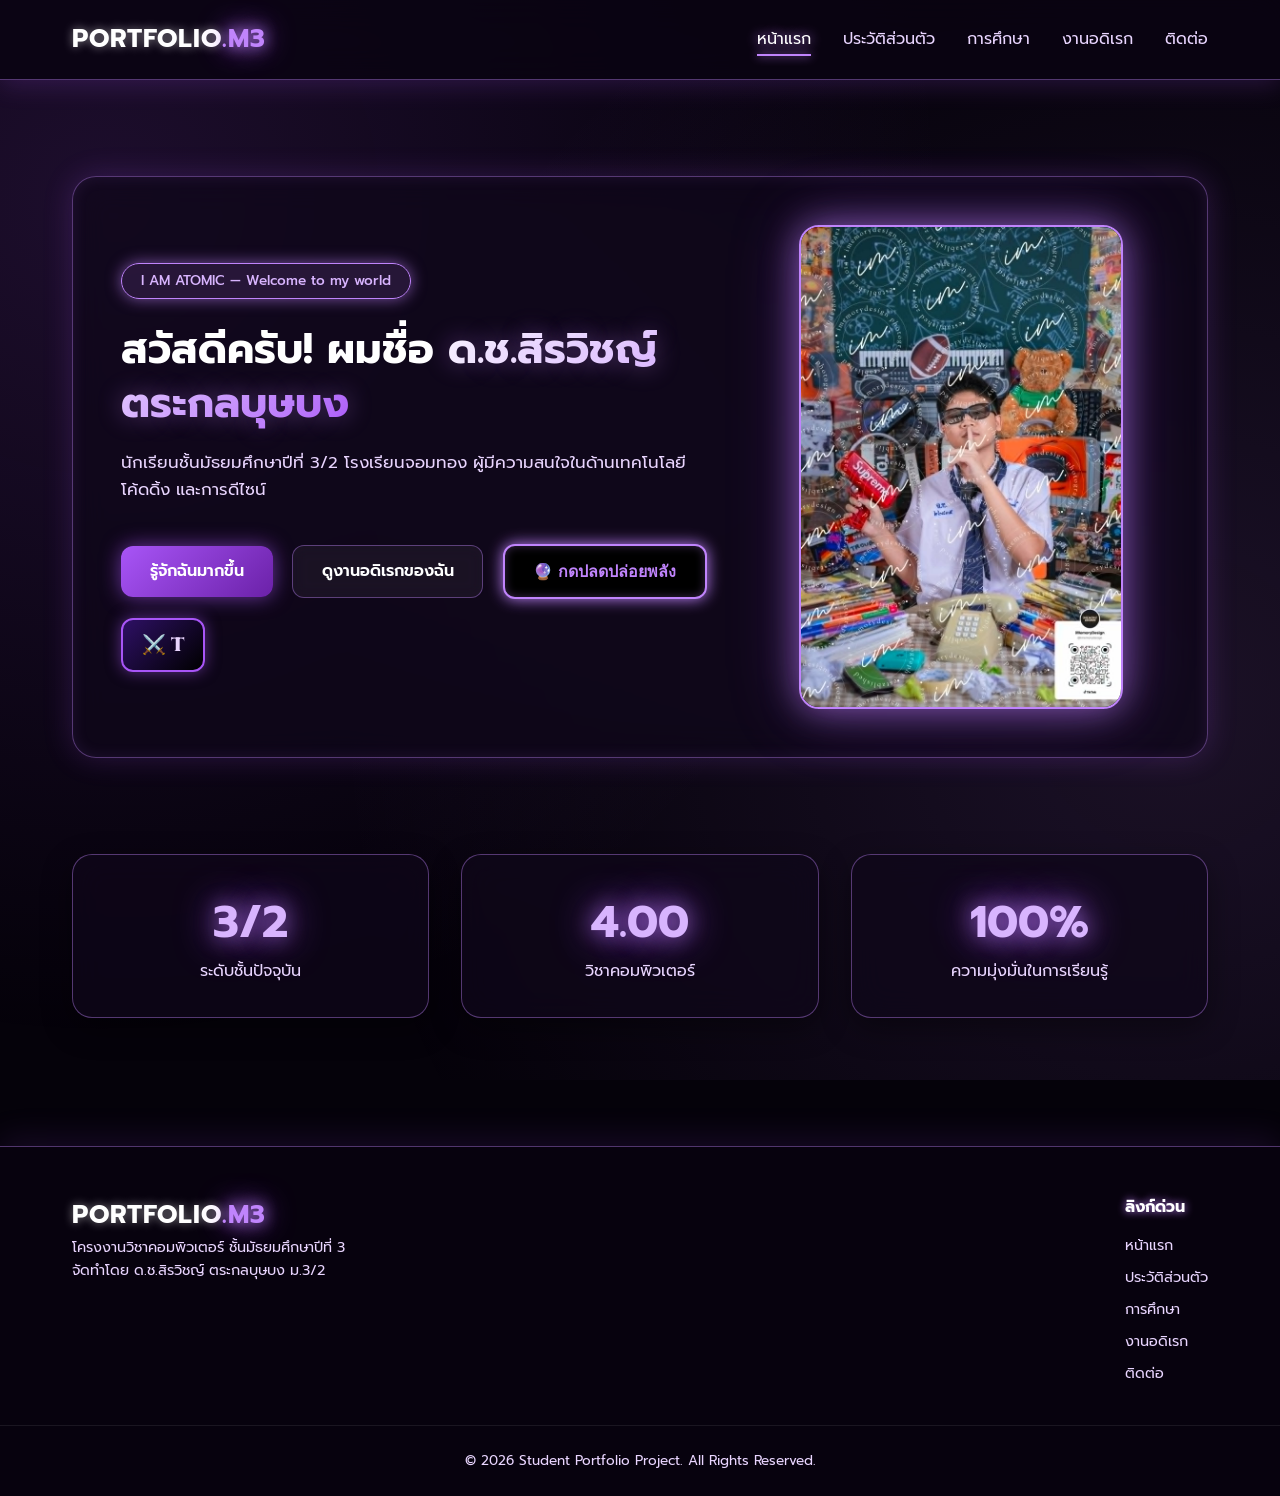
==== index.html @ 8c479ce8 "Update index.html" ====
<!DOCTYPE html>
<html lang="th">
<head>
    <meta charset="UTF-8">
    <meta name="viewport" content="width=device-width, initial-scale=1.0">
    <title>หน้าแรก | Student Portfolio</title>
    <link rel="preconnect" href="https://fonts.googleapis.com">
    <link rel="preconnect" href="https://fonts.gstatic.com" crossorigin>
    <link href="https://fonts.googleapis.com/css2?family=Prompt:wght@300;400;500;600;700&family=Cinzel:wght@700;900&display=swap" rel="stylesheet">
    
    <style>
        :root {
            --purple-bright: #d8b4fe;
            --purple-neon: #c084fc;
            --purple-glow: rgba(192, 132, 252, 0.6);
            --purple-intense: #a855f7;
            --bg-card: rgba(15, 7, 26, 0.75);
            --border-purple: rgba(192, 132, 252, 0.4);
            --text-primary: #ffffff;
            --text-muted: #e9d5ff;
        }

        * { margin: 0; padding: 0; box-sizing: border-box; }

        body {
            font-family: 'Prompt', sans-serif;
            color: var(--text-primary);
            line-height: 1.6;
            min-height: 100vh;
            background-color: #05020a;
            background-image: linear-gradient(rgba(5, 2, 10, 0.8), rgba(5, 2, 10, 0.9)), url('images/shadow-bg.jpg');
            background-size: cover;
            background-position: center;
            background-repeat: no-repeat;
            background-attachment: fixed;
            overflow-x: hidden;
            position: relative;
        }

        body::before {
            content: '';
            position: fixed;
            top: -20%; left: -20%;
            width: 140%; height: 140%;
            background: radial-gradient(circle at 20% 30%, rgba(168, 85, 247, 0.15) 0%, transparent 50%),
                        radial-gradient(circle at 80% 70%, rgba(192, 132, 252, 0.12) 0%, transparent 50%);
            z-index: -2;
            pointer-events: none;
            animation: pulseGlow 8s ease-in-out infinite alternate;
        }

        @keyframes pulseGlow {
            0% { transform: scale(1) rotate(0deg); opacity: 0.7; }
            100% { transform: scale(1.1) rotate(3deg); opacity: 1; }
        }

        #neon-canvas {
            position: fixed;
            top: 0; left: 0;
            width: 100vw; height: 100vh;
            z-index: -1;
            pointer-events: none;
        }

        a { text-decoration: none; transition: all 0.3s ease; }

        .navbar-header {
            background: rgba(10, 4, 18, 0.85);
            backdrop-filter: blur(16px);
            border-bottom: 1px solid var(--border-purple);
            position: sticky; top: 0;
            z-index: 1000;
            box-shadow: 0 4px 25px rgba(168, 85, 247, 0.2);
        }

        .navbar {
            display: flex;
            justify-content: space-between;
            align-items: center;
            max-width: 1200px;
            margin: 0 auto;
            padding: 1.2rem 2rem;
        }

        .nav-logo {
            font-size: 1.6rem;
            font-weight: 700;
            color: #fff;
            letter-spacing: 1px;
            text-shadow: 0 0 10px rgba(255, 255, 255, 0.5);
        }

        .nav-logo span {
            color: var(--purple-neon);
            text-shadow: 0 0 15px var(--purple-neon), 0 0 30px var(--purple-intense);
        }

        .nav-menu { list-style: none; display: flex; gap: 2rem; }
        .nav-link { color: var(--text-muted); font-weight: 400; position: relative; }
        .nav-link::after {
            content: ''; position: absolute; bottom: -5px; left: 0;
            width: 0%; height: 2px;
            background: var(--purple-neon);
            box-shadow: 0 0 10px var(--purple-neon);
            transition: width 0.3s ease;
        }
        .nav-link:hover::after, .nav-link.active::after { width: 100%; }
        .nav-link:hover, .nav-link.active { color: #fff; text-shadow: 0 0 12px var(--purple-neon); }

        .main-content { max-width: 1200px; margin: 0 auto; padding: 3rem 2rem; }
        .hero-section { padding: 3rem 0; }
        .hero-container {
            display: flex; align-items: center; justify-content: space-between; gap: 3rem;
            background: var(--bg-card); padding: 3rem; border-radius: 24px;
            border: 1px solid var(--border-purple);
            backdrop-filter: blur(16px);
            box-shadow: 0 0 30px rgba(168, 85, 247, 0.2), inset 0 0 15px rgba(192, 132, 252, 0.1);
            transition: border-color 0.4s ease, box-shadow 0.4s ease;
        }
        .hero-container:hover {
            border-color: var(--purple-neon);
            box-shadow: 0 0 50px rgba(168, 85, 247, 0.35), inset 0 0 25px rgba(192, 132, 252, 0.15);
        }

        .hero-text { flex: 1.2; }
        .badge {
            display: inline-block;
            background: rgba(192, 132, 252, 0.12);
            border: 1px solid var(--purple-neon);
            color: var(--purple-bright);
            padding: 0.4rem 1.2rem;
            border-radius: 50px;
            font-size: 0.85rem; font-weight: 500; margin-bottom: 1.5rem;
            box-shadow: 0 0 15px var(--purple-glow);
            animation: badgeGlow 2s ease-in-out infinite alternate;
        }
        @keyframes badgeGlow {
            from { box-shadow: 0 0 10px var(--purple-glow); }
            to { box-shadow: 0 0 22px var(--purple-neon); }
        }

        .hero-title { font-size: 2.6rem; font-weight: 700; line-height: 1.3; margin-bottom: 1.2rem; }
        .gradient-text {
            background: linear-gradient(135deg, #ffffff 0%, #e9d5ff 40%, #c084fc 80%, #a855f7 100%);
            -webkit-background-clip: text; -webkit-text-fill-color: transparent;
            text-shadow: 0 0 25px rgba(192, 132, 252, 0.4);
        }
        .hero-subtitle { color: var(--text-muted); font-size: 1.05rem; margin-bottom: 2.5rem; }
        .hero-actions { display: flex; gap: 1.2rem; flex-wrap: wrap; align-items: center; }

        .btn { padding: 0.8rem 1.8rem; border-radius: 12px; font-weight: 600; font-size: 1rem; cursor: pointer; transition: all 0.3s ease; }
        .btn-primary { background: linear-gradient(135deg, #a855f7, #6b21a8); color: #fff; box-shadow: 0 0 20px rgba(168, 85, 247, 0.6); border: none; }
        .btn-primary:hover { transform: translateY(-3px); box-shadow: 0 0 35px rgba(168, 85, 247, 0.9), 0 0 10px #fff; }
        .btn-secondary { background: rgba(255, 255, 255, 0.05); color: #fff; border: 1px solid var(--border-purple); backdrop-filter: blur(8px); }
        .btn-secondary:hover { background: rgba(192, 132, 252, 0.2); border-color: var(--purple-neon); box-shadow: 0 0 20px var(--purple-glow); transform: translateY(-3px); }

        .btn-atomic {
            background: #000; color: #c084fc; border: 2px solid #c084fc;
            box-shadow: 0 0 15px #c084fc, inset 0 0 10px rgba(192, 132, 252, 0.3);
            position: relative; overflow: hidden;
            user-select: none;
            -webkit-tap-highlight-color: transparent;
        }
        .btn-atomic:hover {
            background: #c084fc; color: #000;
            box-shadow: 0 0 40px #c084fc, 0 0 80px rgba(192, 132, 252, 0.6);
            transform: scale(1.05); font-weight: 700;
        }

        .btn-t-slash {
            background: linear-gradient(135deg, #2e1065, #000000);
            color: #e9d5ff;
            border: 2px solid #a855f7;
            border-radius: 12px;
            font-family: 'Cinzel', serif;
            font-weight: 900;
            font-size: 1.2rem;
            padding: 0.75rem 1.2rem;
            cursor: pointer;
            box-shadow: 0 0 15px rgba(168, 85, 247, 0.5);
            transition: all 0.3s cubic-bezier(0.175, 0.885, 0.32, 1.275);
            display: flex;
            align-items: center;
            gap: 0.5rem;
        }
        .btn-t-slash:hover {
            transform: translateY(-4px) scale(1.08);
            border-color: #ffffff;
            color: #ffffff;
            box-shadow: 0 0 30px #c084fc, 0 0 60px #a855f7;
            text-shadow: 0 0 10px #ffffff;
        }

        .hero-visual { flex: 0.8; display: flex; justify-content: center; position: relative; }
        .profile-card-wrapper {
            position: relative; z-index: 2; border-radius: 20px; overflow: hidden;
            border: 2px solid var(--purple-neon);
            box-shadow: 0 0 35px var(--purple-glow), 0 0 70px rgba(168, 85, 247, 0.3);
            transition: all 0.4s ease;
        }
        .profile-card-wrapper:hover { transform: scale(1.03) rotate(1deg); box-shadow: 0 0 50px var(--purple-neon), 0 0 90px var(--purple-intense); }
        .profile-card-wrapper img { width: 100%; max-width: 320px; height: auto; display: block; object-fit: cover; }

        .quick-highlights { margin-top: 3rem; }
        .highlight-grid { display: grid; grid-template-columns: repeat(3, 1fr); gap: 2rem; }
        .glass-card {
            background: var(--bg-card); border: 1px solid var(--border-purple);
            border-radius: 20px; padding: 2rem; text-align: center; backdrop-filter: blur(16px);
            box-shadow: 0 10px 30px rgba(0, 0, 0, 0.4); transition: all 0.4s ease;
        }
        .glass-card:hover { transform: translateY(-8px); border-color: var(--purple-neon); box-shadow: 0 0 35px var(--purple-glow), inset 0 0 15px rgba(192, 132, 252, 0.2); }
        .stat-number { font-size: 2.8rem; font-weight: 700; color: var(--purple-bright); text-shadow: 0 0 20px var(--purple-glow), 0 0 40px var(--purple-intense); }
        .stat-label { color: var(--text-muted); }

        .site-footer {
            background: rgba(8, 3, 15, 0.95); border-top: 1px solid var(--border-purple);
            padding: 3rem 0 1.5rem; margin-top: 5rem; backdrop-filter: blur(10px);
            box-shadow: 0 -10px 30px rgba(168, 85, 247, 0.1);
        }
        .footer-container { max-width: 1200px; margin: 0 auto; padding: 0 2rem; display: flex; justify-content: space-between; }
        .footer-info p, .footer-nav ul li a { color: var(--text-muted); font-size: 0.9rem; }
        .footer-nav h4 { color: #fff; margin-bottom: 0.8rem; text-shadow: 0 0 8px var(--purple-neon); }
        .footer-nav ul { list-style: none; }
        .footer-nav ul li { margin-bottom: 0.4rem; }
        .footer-nav ul li a:hover { color: var(--purple-bright); text-shadow: 0 0 10px var(--purple-neon); }
        .footer-bottom { text-align: center; margin-top: 2rem; padding-top: 1.5rem; border-top: 1px solid rgba(255, 255, 255, 0.08); color: var(--text-muted); font-size: 0.85rem; }

        /* ================= ATOMIC OVERLAY & GLASS SHATTER ================= */
        #atomic-overlay {
            position: fixed; top: 0; left: 0; width: 100vw; height: 100vh;
            background: rgba(2, 0, 5, 0.92); z-index: 999998;
            display: none; justify-content: center; align-items: center; overflow: hidden; pointer-events: none;
        }
        #atomic-overlay.active { display: flex; pointer-events: auto; }
        #shatter-canvas { position: fixed; top: 0; left: 0; width: 100vw; height: 100vh; z-index: 999999; pointer-events: none; display: none; }

        /* ================= SHADOW CHARACTER ANIMATION ================= */
        #shadow-character-container {
            position: fixed; top: 0; left: 0; width: 100vw; height: 100vh;
            z-index: 999997; display: none; justify-content: center; align-items: center;
            pointer-events: none; background: rgba(5, 2, 10, 0.9); backdrop-filter: blur(10px);
        }
        #shadow-character-container.active { display: flex; }

        .shadow-avatar {
            max-width: 450px;
            max-height: 80vh;
            object-fit: contain;
            filter: drop-shadow(0 0 40px #c084fc) drop-shadow(0 0 80px #a855f7) brightness(0.9);
            opacity: 0;
            transform: scale(0.5) translateY(80px);
            transition: all 0.5s cubic-bezier(0.19, 1, 0.22, 1);
        }

        #shadow-character-container.appear .shadow-avatar {
            opacity: 1;
            transform: scale(1) translateY(0);
        }

        #shadow-character-container.slash-attack .shadow-avatar {
            animation: shadowSlashAnim 0.4s cubic-bezier(0.1, 0.9, 0.2, 1) forwards;
        }

        @keyframes shadowSlashAnim {
            0% { transform: scale(1) translateY(0) rotate(0deg); }
            40% { transform: scale(1.3) translateY(-20px) rotate(-10deg); filter: drop-shadow(0 0 90px #ffffff) drop-shadow(0 0 130px #c084fc); }
            100% { transform: scale(1.5) translateY(50px) rotate(15deg); opacity: 0; filter: blur(12px); }
        }

        .cross-slash {
            position: absolute; width: 150vw; height: 12px;
            background: linear-gradient(90deg, transparent, #ffffff, #c084fc, #ffffff, transparent);
            box-shadow: 0 0 35px #ffffff, 0 0 70px #a855f7, 0 0 120px #c084fc;
            opacity: 0; z-index: 1000000;
        }
        .slash-1 { top: 50%; left: -25vw; transform: rotate(-25deg) scaleX(0); }
        .slash-2 { top: 50%; left: -25vw; transform: rotate(35deg) scaleX(0); }

        #shadow-character-container.slashing-lines .slash-1 { animation: triggerCrossSlash 0.25s ease-out forwards; }
        #shadow-character-container.slashing-lines .slash-2 { animation: triggerCrossSlash 0.25s ease-out 0.1s forwards; }

        @keyframes triggerCrossSlash {
            0% { transform: rotate(var(--rot, -25deg)) scaleX(0); opacity: 1; }
            50% { opacity: 1; height: 18px; }
            100% { transform: rotate(var(--rot, -25deg)) scaleX(1); opacity: 0; height: 2px; }
        }

        /* ================= TIME REWIND CLOCK FX ================= */
        #time-rewind-clock {
            position: absolute; top: 50%; left: 50%; width: 380px; height: 380px;
            margin-top: -190px; margin-left: -190px; border-radius: 50%;
            border: 2px solid rgba(192, 132, 252, 0.6);
            box-shadow: 0 0 40px #c084fc, inset 0 0 30px #a855f7;
            background: radial-gradient(circle, rgba(168, 85, 247, 0.15) 0%, rgba(5, 2, 10, 0.6) 70%);
            z-index: 5; opacity: 0; transform: scale(0.5) rotate(0deg);
            transition: opacity 0.5s ease, transform 0.8s cubic-bezier(0.1, 0.8, 0.2, 1); pointer-events: none;
        }
        #atomic-overlay.exploding #time-rewind-clock { opacity: 1; transform: scale(1) rotate(-180deg); }
        .clock-face { position: relative; width: 100%; height: 100%; }
        .clock-num { position: absolute; font-family: 'Cinzel', serif; font-size: 1.4rem; font-weight: 700; color: #e9d5ff; text-shadow: 0 0 12px #c084fc; }
        .num-12 { top: 15px; left: 50%; transform: translateX(-50%); }
        .num-3  { right: 20px; top: 50%; transform: translateY(-50%); }
        .num-6  { bottom: 15px; left: 50%; transform: translateX(-50%); }
        .num-9  { left: 20px; top: 50%; transform: translateY(-50%); }
        .clock-hand { position: absolute; bottom: 50%; left: 50%; transform-origin: bottom center; background: #ffffff; border-radius: 4px; box-shadow: 0 0 15px #c084fc, 0 0 25px #a855f7; }
        .hand-hour { width: 6px; height: 90px; margin-left: -3px; }
        .hand-minute { width: 4px; height: 130px; margin-left: -2px; }
        .clock-center { position: absolute; top: 50%; left: 50%; width: 16px; height: 16px; margin-top: -8px; margin-left: -8px; border-radius: 50%; background: #fff; box-shadow: 0 0 15px #c084fc; }

        .slash-effect {
            position: absolute; top: 50%; left: -20%; width: 140%; height: 12px; margin-top: -6px;
            background: linear-gradient(90deg, transparent 0%, #ffffff 30%, #e9d5ff 50%, #ffffff 70%, transparent 100%);
            box-shadow: 0 0 25px #ffffff, 0 0 50px #c084fc, 0 0 100px #a855f7;
            transform-origin: center center; transform: rotate(-5deg) scaleX(0); opacity: 0; z-index: 100; pointer-events: none;
        }
        #atomic-overlay.slashing .slash-effect { animation: slashTrigger 0.18s cubic-bezier(0.05, 0.9, 0.1, 1) forwards; }
        @keyframes slashTrigger {
            0% { transform: rotate(-5deg) scaleX(0); opacity: 1; }
            50% { opacity: 1; height: 18px; }
            100% { transform: rotate(-5deg) scaleX(1); opacity: 0.8; height: 4px; }
        }

        .shockwave-effect {
            position: absolute; top: 50%; left: 50%; width: 10px; height: 10px; border-radius: 50%;
            background: radial-gradient(circle, rgba(255,255,255,1) 0%, rgba(192,132,252,0.9) 30%, rgba(168,85,247,0.5) 60%, transparent 80%);
            transform: translate(-50%, -50%) scale(0); opacity: 0; z-index: 50; pointer-events: none;
        }
        #atomic-overlay.exploding .shockwave-effect { animation: atomicExplode 1.2s cubic-bezier(0.08, 0.82, 0.17, 1) forwards; }
        @keyframes atomicExplode {
            0% { transform: translate(-50%, -50%) scale(0); opacity: 1; }
            25% { opacity: 1; box-shadow: 0 0 120px #c084fc, 0 0 250px #a855f7, inset 0 0 100px #fff; }
            100% { transform: translate(-50%, -50%) scale(280); opacity: 0; }
        }

        .atomic-text-wrapper {
            position: relative; font-family: 'Cinzel', serif; font-size: 4.8rem; font-weight: 900;
            color: #ffffff; z-index: 10; letter-spacing: 12px; display: flex; gap: 1.5rem;
        }
        .word-group {
            display: flex; opacity: 0; transform: scale(0.8);
            transition: opacity 0.25s ease-out, transform 0.25s ease-out, filter 0.25s ease-out; filter: blur(8px);
        }
        .word-group.show { opacity: 1; transform: scale(1); filter: blur(0px); text-shadow: 0 0 20px #c084fc, 0 0 40px #a855f7; }
        .shatter-char { display: inline-block; transition: transform 0.8s cubic-bezier(0.1, 0.8, 0.2, 1), opacity 0.7s ease-out, filter 0.7s ease-out; }
    </style>
</head>
<body>

    <audio id="atomic-sound" src="atomic_4.mp3" preload="auto" playsinline></audio>
    <canvas id="neon-canvas"></canvas>
    <canvas id="shatter-canvas"></canvas>

    <div id="shadow-character-container">
        <div class="cross-slash slash-1" style="--rot: -25deg;"></div>
        <div class="cross-slash slash-2" style="--rot: 35deg;"></div>
        <img src="https://images.unsplash.com/photo-1578632767115-351597cf2477?q=80&w=600&auto=format&fit=crop" alt="Shadow Character" class="shadow-avatar">
    </div>

    <div id="atomic-overlay">
        <div class="slash-effect"></div>
        <div class="shockwave-effect"></div>
        <div id="time-rewind-clock">
            <div class="clock-face">
                <span class="clock-num num-12">XII</span>
                <span class="clock-num num-3">III</span>
                <span class="clock-num num-6">VI</span>
                <span class="clock-num num-9">IX</span>
                <div class="clock-hand hand-hour" id="clock-hour"></div>
                <div class="clock-hand hand-minute" id="clock-minute"></div>
                <div class="clock-center"></div>
            </div>
        </div>

        <div class="atomic-text-wrapper">
            <div class="word-group word-i" id="w-i"><span class="shatter-char">I</span></div>
            <div class="word-group word-am" id="w-am"><span class="shatter-char">A</span><span class="shatter-char">M</span></div>
            <div class="word-group word-atomic" id="w-atomic">
                <span class="shatter-char">A</span><span class="shatter-char">T</span><span class="shatter-char">O</span><span class="shatter-char">M</span><span class="shatter-char">I</span><span class="shatter-char">C</span>
            </div>
        </div>
    </div>

    <header class="navbar-header">
        <nav class="navbar">
            <a href="index.html" class="nav-logo">PORTFOLIO<span>.M3</span></a>
            <ul class="nav-menu">
                <li><a href="index.html" class="nav-link active">หน้าแรก</a></li>
                <li><a href="profile.html" class="nav-link">ประวัติส่วนตัว</a></li>
                <li><a href="education.html" class="nav-link">การศึกษา</a></li>
                <li><a href="hobby.html" class="nav-link">งานอดิเรก</a></li>
                <li><a href="contact.html" class="nav-link">ติดต่อ</a></li>
            </ul>
        </nav>
    </header>

    <main class="main-content">
        <section class="hero-section">
            <div class="hero-container">
                <div class="hero-text">
                    <div class="badge">I AM ATOMIC — Welcome to my world</div>
                    <h1 class="hero-title">สวัสดีครับ! ผมชื่อ <span class="gradient-text">ด.ช.สิรวิชญ์ ตระกลบุษบง</span></h1>
                    <p class="hero-subtitle">นักเรียนชั้นมัธยมศึกษาปีที่ 3/2 โรงเรียนจอมทอง ผู้มีความสนใจในด้านเทคโนโลยี โค้ดดิ้ง และการดีไซน์</p>
                    <div class="hero-actions">
                        <a href="profile.html" class="btn btn-primary">รู้จักฉันมากขึ้น</a>
                        <a href="hobby.html" class="btn btn-secondary">ดูงานอดิเรกของฉัน</a>
                        <button type="button" id="btn-atomic-power" class="btn btn-atomic">🔮 กดปลดปล่อยพลัง</button>
                        <button type="button" id="btn-shadow-t" class="btn-t-slash">⚔️ T</button>
                    </div>
                </div>
                <div class="hero-visual">
                    <div class="profile-card-wrapper">
                        <img src="images/download.jpg" alt="Profile Picture" onerror="this.src='https://via.placeholder.com/320x380/1a0b2e/c084fc?text=Profile+Image'">
                    </div>
                </div>
            </div>
        </section>

        <section class="quick-highlights">
            <div class="highlight-grid">
                <div class="glass-card stat-card">
                    <div class="stat-number">3/2</div>
                    <div class="stat-label">ระดับชั้นปัจจุบัน</div>
                </div>
                <div class="glass-card stat-card">
                    <div class="stat-number">4.00</div>
                    <div class="stat-label">วิชาคอมพิวเตอร์</div>
                </div>
                <div class="glass-card stat-card">
                    <div class="stat-number">100%</div>
                    <div class="stat-label">ความมุ่งมั่นในการเรียนรู้</div>
                </div>
            </div>
        </section>
    </main>

    <footer class="site-footer">
        <div class="footer-container">
            <div class="footer-info">
                <a href="index.html" class="nav-logo">PORTFOLIO<span>.M3</span></a>
                <p>โครงงานวิชาคอมพิวเตอร์ ชั้นมัธยมศึกษาปีที่ 3</p>
                <p>จัดทำโดย ด.ช.สิรวิชญ์ ตระกลบุษบง ม.3/2</p>
            </div>
            <div class="footer-nav">
                <h4>ลิงก์ด่วน</h4>
                <ul>
                    <li><a href="index.html">หน้าแรก</a></li>
                    <li><a href="profile.html">ประวัติส่วนตัว</a></li>
                    <li><a href="education.html">การศึกษา</a></li>
                    <li><a href="hobby.html">งานอดิเรก</a></li>
                    <li><a href="contact.html">ติดต่อ</a></li>
                </ul>
            </div>
        </div>
        <div class="footer-bottom">
            <p>&copy; 2026 Student Portfolio Project. All Rights Reserved.</p>
        </div>
    </footer>

    <script>
        const neonCanvas = document.getElementById('neon-canvas');
        const neonCtx = neonCanvas.getContext('2d');
        let bgParticles = [];

        function resizeCanvas() {
            neonCanvas.width = window.innerWidth;
            neonCanvas.height = window.innerHeight;
        }
        window.addEventListener('resize', resizeCanvas);
        resizeCanvas();

        function animateBgParticles() {
            neonCtx.clearRect(0, 0, neonCanvas.width, neonCanvas.height);
            bgParticles.forEach(p => { p.update(); p.draw(); });
            requestAnimationFrame(animateBgParticles);
        }
        animateBgParticles();

        const shatterCanvas = document.getElementById('shatter-canvas');
        const sCtx = shatterCanvas.getContext('2d');
        let shards = [];
        let shatterAnimId = null;

        function initShatterCanvas() {
            shatterCanvas.width = window.innerWidth;
            shatterCanvas.height = window.innerHeight;
        }
        window.addEventListener('resize', initShatterCanvas);
        initShatterCanvas();

        function createShards() {
            shards = [];
            const w = shatterCanvas.width;
            const h = shatterCanvas.height;
            const rows = 12;
            const cols = 16;
            const cellW = w / cols;
            const cellH = h / rows;

            for (let r = 0; r < rows; r++) {
                for (let c = 0; c < cols; c++) {
                    const x = c * cellW;
                    const y = r * cellH;
                    const centerX = x + cellW / 2;
                    const centerY = y + cellH / 2;
                    const angle = Math.atan2(centerY - h / 2, centerX - w / 2) + (Math.random() - 0.5) * 0.5;
                    const force = 15 + Math.random() * 35;

                    shards.push({
                        x: x, y: y, w: cellW, h: cellH, origX: x, origY: y,
                        vx: Math.cos(angle) * force, vy: Math.sin(angle) * force,
                        rot: 0, vRot: (Math.random() - 0.5) * 0.3, opacity: 1, progress: 0
                    });
                }
            }
        }

        function triggerShatterEffect(durationMs = 4200) {
            shatterCanvas.style.display = 'block';
            createShards();
            const startTime = performance.now();

            function renderShatter(now) {
                const elapsed = now - startTime;
                const halfDuration = durationMs / 2;
                sCtx.clearRect(0, 0, shatterCanvas.width, shatterCanvas.height);

                let phase = 0;
                if (elapsed < halfDuration) {
                    phase = Math.sin((elapsed / halfDuration) * Math.PI / 2);
                } else if (elapsed < durationMs) {
                    phase = Math.cos((1 - ((elapsed - halfDuration) / halfDuration)) * Math.PI / 2);
                } else {
                    sCtx.clearRect(0, 0, shatterCanvas.width, shatterCanvas.height);
                    shatterCanvas.style.display = 'none';
                    return;
                }

                shards.forEach(s => {
                    sCtx.save();
                    const currentX = s.origX + s.vx * phase * 15;
                    const currentY = s.origY + s.vy * phase * 15;
                    const currentRot = s.vRot * phase * 20;

                    sCtx.translate(currentX + s.w / 2, currentY + s.h / 2);
                    sCtx.rotate(currentRot);
                    sCtx.fillStyle = `rgba(192, 132, 252, ${0.15 + phase * 0.45})`;
                    sCtx.strokeStyle = `rgba(255, 255, 255, ${0.4 + phase * 0.6})`;
                    sCtx.lineWidth = 1.5;

                    sCtx.beginPath();
                    sCtx.rect(-s.w / 2, -s.h / 2, s.w, s.h);
                    sCtx.fill();
                    sCtx.stroke();
                    sCtx.restore();
                });
                shatterAnimId = requestAnimationFrame(renderShatter);
            }
            if (shatterAnimId) cancelAnimationFrame(shatterAnimId);
            shatterAnimId = requestAnimationFrame(renderShatter);
        }

        let clockAnimId = null;
        function startClockRewind(durationMs = 4200) {
            const hourHand = document.getElementById('clock-hour');
            const minuteHand = document.getElementById('clock-minute');
            if (!hourHand || !minuteHand) return;
            const startTime = performance.now();

            function animateClock(now) {
                const elapsed = now - startTime;
                if (elapsed <= durationMs) {
                    const progress = elapsed / durationMs;
                    minuteHand.style.transform = `rotate(${-progress * 4320}deg)`;
                    hourHand.style.transform = `rotate(${-progress * 360}deg)`;
                    clockAnimId = requestAnimationFrame(animateClock);
                } else {
                    minuteHand.style.transform = 'rotate(0deg)';
                    hourHand.style.transform = 'rotate(0deg)';
                }
            }
            if (clockAnimId) cancelAnimationFrame(clockAnimId);
            clockAnimId = requestAnimationFrame(animateClock);
        }

        document.addEventListener('DOMContentLoaded', function() {
            const btnAtomic = document.getElementById('btn-atomic-power');
            const overlay = document.getElementById('atomic-overlay');
            const sound = document.getElementById('atomic-sound');
            const wordI = document.getElementById('w-i');
            const wordAm = document.getElementById('w-am');
            const wordAtomic = document.getElementById('w-atomic');

            const btnT = document.getElementById('btn-shadow-t');
            const shadowContainer = document.getElementById('shadow-character-container');

            const handlePlay = function(e) {
                if (e) e.preventDefault();
                
                if (sound) {
                    sound.currentTime = 0;
                    sound.volume = 1.0;
                    sound.play().catch((error) => {
                        console.error("Audio error:", error);
                        alert("โปรดคลิกที่หน้าจอ 1 ครั้งก่อนกดปุ่ม F5 เพื่อให้เบราว์เซอร์อนุญาตให้เล่นเสียงครับ (" + error.message + ")");
                    });
                }

                overlay.classList.remove('active', 'slashing', 'exploding');
                wordI.classList.remove('show');
                wordAm.classList.remove('show');
                wordAtomic.classList.remove('show');

                overlay.classList.add('active');
                setTimeout(() => wordI.classList.add('show'), 200);
                setTimeout(() => wordAm.classList.add('show'), 1500);
                setTimeout(() => wordAtomic.classList.add('show'), 3000);
                setTimeout(() => overlay.classList.add('slashing'), 4200); 
                setTimeout(() => {
                    overlay.classList.add('exploding');
                    triggerShatterEffect(4200); 
                    startClockRewind(4200);
                }, 4500); 
                setTimeout(() => {
                    overlay.classList.remove('active', 'slashing', 'exploding');
                }, 9000);
            };

            // ดักจับการกดปุ่ม F5 (หรือคลิกขวา -> Reload แบบบางเบราว์เซอร์)
            document.addEventListener('keydown', function(e) {
                if (e.key === 'F5' || e.keyCode === 116) {
                    e.preventDefault();
                    handlePlay();
                }
            });

            if (btnAtomic && overlay) {
                btnAtomic.addEventListener('touchstart', handlePlay, { passive: false });
                btnAtomic.addEventListener('click', handlePlay);
            }

            if (btnT && shadowContainer) {
                const handleTClick = function(e) {
                    if (e) e.preventDefault();
                    if (sound) {
                        sound.currentTime = 0;
                        sound.volume = 1.0;
                        sound.play().catch((error) => {
                            console.error("Audio error:", error);
                        });
                    }

                    shadowContainer.className = '';
                    shadowContainer.classList.add('active');

                    setTimeout(() => {
                        shadowContainer.classList.add('appear');
                    }, 50);

                    setTimeout(() => {
                        shadowContainer.classList.add('slash-attack');
                    }, 1200);

                    setTimeout(() => {
                        shadowContainer.classList.add('slashing-lines');
                    }, 1400);

                    setTimeout(() => {
                        triggerShatterEffect(3500);
                    }, 1500);

                    setTimeout(() => {
                        shadowContainer.className = '';
                    }, 4800);
                };

                btnT.addEventListener('touchstart', handleTClick, { passive: false });
                btnT.addEventListener('click', handleTClick);
            }
        });
    </script>
</body>
</html>
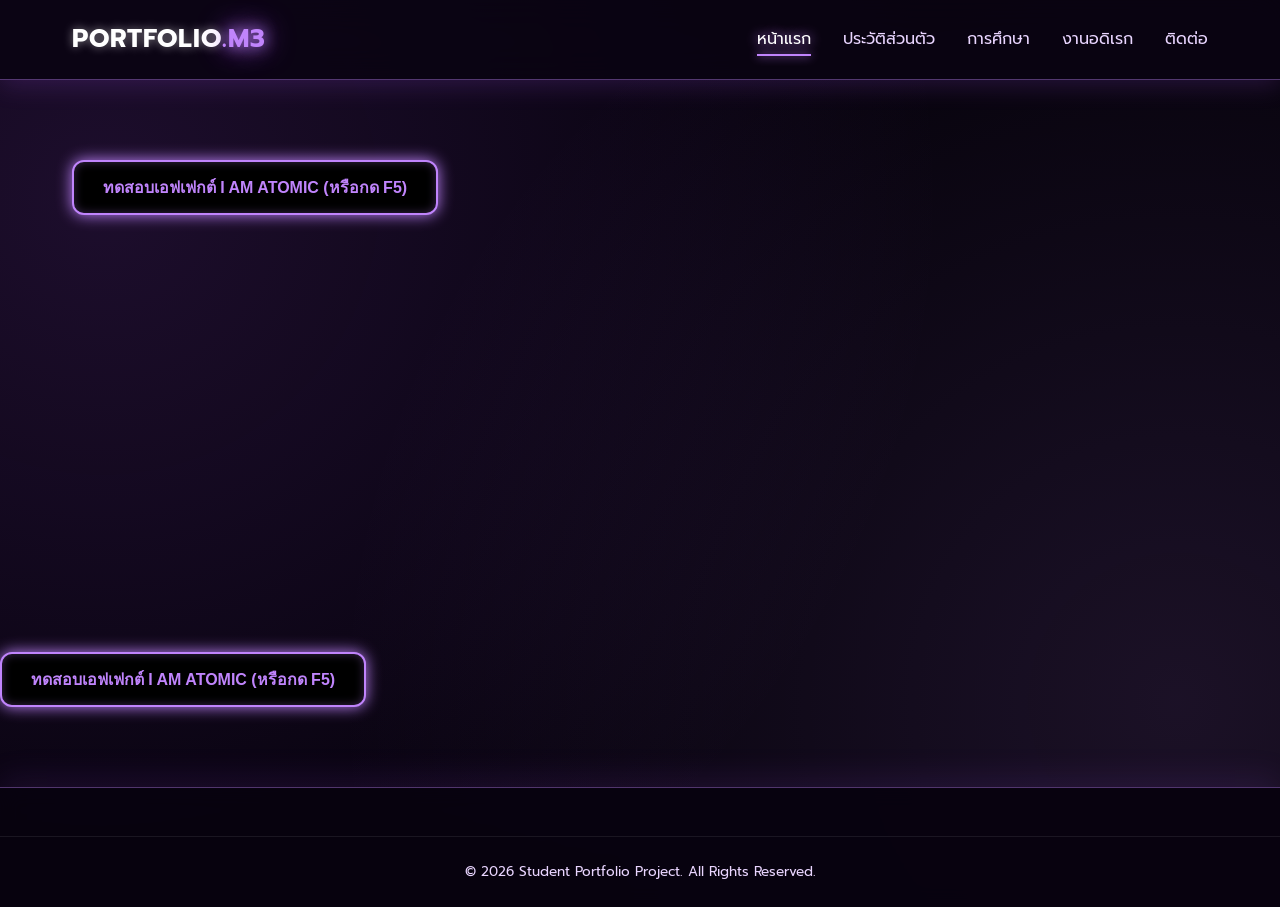
==== commit 541dee0c: "Update index.html" ====
--- a/index.html
+++ b/index.html
@@ -107,59 +107,16 @@
         .nav-link:hover::after, .nav-link.active::after { width: 100%; }
         .nav-link:hover, .nav-link.active { color: #fff; text-shadow: 0 0 12px var(--purple-neon); }
 
-        .main-content { max-width: 1200px; margin: 0 auto; padding: 3rem 2rem; }
-        .hero-section { padding: 3rem 0; }
-        .hero-container {
-            display: flex; align-items: center; justify-content: space-between; gap: 3rem;
-            background: var(--bg-card); padding: 3rem; border-radius: 24px;
-            border: 1px solid var(--border-purple);
-            backdrop-filter: blur(16px);
-            box-shadow: 0 0 30px rgba(168, 85, 247, 0.2), inset 0 0 15px rgba(192, 132, 252, 0.1);
-            transition: border-color 0.4s ease, box-shadow 0.4s ease;
-        }
-        .hero-container:hover {
-            border-color: var(--purple-neon);
-            box-shadow: 0 0 50px rgba(168, 85, 247, 0.35), inset 0 0 25px rgba(192, 132, 252, 0.15);
-        }
-
-        .hero-text { flex: 1.2; }
-        .badge {
-            display: inline-block;
-            background: rgba(192, 132, 252, 0.12);
-            border: 1px solid var(--purple-neon);
-            color: var(--purple-bright);
-            padding: 0.4rem 1.2rem;
-            border-radius: 50px;
-            font-size: 0.85rem; font-weight: 500; margin-bottom: 1.5rem;
-            box-shadow: 0 0 15px var(--purple-glow);
-            animation: badgeGlow 2s ease-in-out infinite alternate;
-        }
-        @keyframes badgeGlow {
-            from { box-shadow: 0 0 10px var(--purple-glow); }
-            to { box-shadow: 0 0 22px var(--purple-neon); }
-        }
-
-        .hero-title { font-size: 2.6rem; font-weight: 700; line-height: 1.3; margin-bottom: 1.2rem; }
-        .gradient-text {
-            background: linear-gradient(135deg, #ffffff 0%, #e9d5ff 40%, #c084fc 80%, #a855f7 100%);
-            -webkit-background-clip: text; -webkit-text-fill-color: transparent;
-            text-shadow: 0 0 25px rgba(192, 132, 252, 0.4);
-        }
-        .hero-subtitle { color: var(--text-muted); font-size: 1.05rem; margin-bottom: 2.5rem; }
-        .hero-actions { display: flex; gap: 1.2rem; flex-wrap: wrap; align-items: center; }
-
+        .main-content { max-width: 1200px; margin: 0 auto; padding: 3rem 2rem; min-height: 60vh;}
+        
         .btn { padding: 0.8rem 1.8rem; border-radius: 12px; font-weight: 600; font-size: 1rem; cursor: pointer; transition: all 0.3s ease; }
-        .btn-primary { background: linear-gradient(135deg, #a855f7, #6b21a8); color: #fff; box-shadow: 0 0 20px rgba(168, 85, 247, 0.6); border: none; }
-        .btn-primary:hover { transform: translateY(-3px); box-shadow: 0 0 35px rgba(168, 85, 247, 0.9), 0 0 10px #fff; }
-        .btn-secondary { background: rgba(255, 255, 255, 0.05); color: #fff; border: 1px solid var(--border-purple); backdrop-filter: blur(8px); }
-        .btn-secondary:hover { background: rgba(192, 132, 252, 0.2); border-color: var(--purple-neon); box-shadow: 0 0 20px var(--purple-glow); transform: translateY(-3px); }
-
         .btn-atomic {
             background: #000; color: #c084fc; border: 2px solid #c084fc;
             box-shadow: 0 0 15px #c084fc, inset 0 0 10px rgba(192, 132, 252, 0.3);
             position: relative; overflow: hidden;
             user-select: none;
             -webkit-tap-highlight-color: transparent;
+            margin-top: 2rem;
         }
         .btn-atomic:hover {
             background: #c084fc; color: #000;
@@ -167,63 +124,69 @@
             transform: scale(1.05); font-weight: 700;
         }
 
-        .btn-t-slash {
-            background: linear-gradient(135deg, #2e1065, #000000);
-            color: #e9d5ff;
-            border: 2px solid #a855f7;
-            border-radius: 12px;
-            font-family: 'Cinzel', serif;
-            font-weight: 900;
-            font-size: 1.2rem;
-            padding: 0.75rem 1.2rem;
-            cursor: pointer;
-            box-shadow: 0 0 15px rgba(168, 85, 247, 0.5);
-            transition: all 0.3s cubic-bezier(0.175, 0.885, 0.32, 1.275);
-            display: flex;
-            align-items: center;
-            gap: 0.5rem;
-        }
-        .btn-t-slash:hover {
-            transform: translateY(-4px) scale(1.08);
-            border-color: #ffffff;
-            color: #ffffff;
-            box-shadow: 0 0 30px #c084fc, 0 0 60px #a855f7;
-            text-shadow: 0 0 10px #ffffff;
-        }
-
-        .hero-visual { flex: 0.8; display: flex; justify-content: center; position: relative; }
-        .profile-card-wrapper {
-            position: relative; z-index: 2; border-radius: 20px; overflow: hidden;
-            border: 2px solid var(--purple-neon);
-            box-shadow: 0 0 35px var(--purple-glow), 0 0 70px rgba(168, 85, 247, 0.3);
-            transition: all 0.4s ease;
-        }
-        .profile-card-wrapper:hover { transform: scale(1.03) rotate(1deg); box-shadow: 0 0 50px var(--purple-neon), 0 0 90px var(--purple-intense); }
-        .profile-card-wrapper img { width: 100%; max-width: 320px; height: auto; display: block; object-fit: cover; }
-
-        .quick-highlights { margin-top: 3rem; }
-        .highlight-grid { display: grid; grid-template-columns: repeat(3, 1fr); gap: 2rem; }
-        .glass-card {
-            background: var(--bg-card); border: 1px solid var(--border-purple);
-            border-radius: 20px; padding: 2rem; text-align: center; backdrop-filter: blur(16px);
-            box-shadow: 0 10px 30px rgba(0, 0, 0, 0.4); transition: all 0.4s ease;
-        }
-        .glass-card:hover { transform: translateY(-8px); border-color: var(--purple-neon); box-shadow: 0 0 35px var(--purple-glow), inset 0 0 15px rgba(192, 132, 252, 0.2); }
-        .stat-number { font-size: 2.8rem; font-weight: 700; color: var(--purple-bright); text-shadow: 0 0 20px var(--purple-glow), 0 0 40px var(--purple-intense); }
-        .stat-label { color: var(--text-muted); }
-
         .site-footer {
             background: rgba(8, 3, 15, 0.95); border-top: 1px solid var(--border-purple);
             padding: 3rem 0 1.5rem; margin-top: 5rem; backdrop-filter: blur(10px);
             box-shadow: 0 -10px 30px rgba(168, 85, 247, 0.1);
-        }
-        .footer-container { max-width: 1200px; margin: 0 auto; padding: 0 2rem; display: flex; justify-content: space-between; }
-        .footer-info p, .footer-nav ul li a { color: var(--text-muted); font-size: 0.9rem; }
-        .footer-nav h4 { color: #fff; margin-bottom: 0.8rem; text-shadow: 0 0 8px var(--purple-neon); }
-        .footer-nav ul { list-style: none; }
-        .footer-nav ul li { margin-bottom: 0.4rem; }
-        .footer-nav ul li a:hover { color: var(--purple-bright); text-shadow: 0 0 10px var(--purple-neon); }
-        .footer-bottom { text-align: center; margin-top: 2rem; padding-top: 1.5rem; border-top: 1px solid rgba(255, 255, 255, 0.08); color: var(--text-muted); font-size: 0.85rem; }
+  }
+
+        .navbar {
+            display: flex;
+            justify-content: space-between;
+            align-items: center;
+            max-width: 1200px;
+            margin: 0 auto;
+            padding: 1.2rem 2rem;
+        }
+
+        .nav-logo {
+            font-size: 1.6rem;
+            font-weight: 700;
+            color: #fff;
+            letter-spacing: 1px;
+            text-shadow: 0 0 10px rgba(255, 255, 255, 0.5);
+        }
+
+        .nav-logo span {
+            color: var(--purple-neon);
+            text-shadow: 0 0 15px var(--purple-neon), 0 0 30px var(--purple-intense);
+        }
+
+        .nav-menu { list-style: none; display: flex; gap: 2rem; }
+        .nav-link { color: var(--text-muted); font-weight: 400; position: relative; }
+        .nav-link::after {
+            content: ''; position: absolute; bottom: -5px; left: 0;
+            width: 0%; height: 2px;
+            background: var(--purple-neon);
+            box-shadow: 0 0 10px var(--purple-neon);
+            transition: width 0.3s ease;
+        }
+        .nav-link:hover::after, .nav-link.active::after { width: 100%; }
+        .nav-link:hover, .nav-link.active { color: #fff; text-shadow: 0 0 12px var(--purple-neon); }
+
+        .main-content { max-width: 1200px; margin: 0 auto; padding: 3rem 2rem; min-height: 60vh;}
+        
+        .btn { padding: 0.8rem 1.8rem; border-radius: 12px; font-weight: 600; font-size: 1rem; cursor: pointer; transition: all 0.3s ease; }
+        .btn-atomic {
+            background: #000; color: #c084fc; border: 2px solid #c084fc;
+            box-shadow: 0 0 15px #c084fc, inset 0 0 10px rgba(192, 132, 252, 0.3);
+            position: relative; overflow: hidden;
+            user-select: none;
+            -webkit-tap-highlight-color: transparent;
+            margin-top: 2rem;
+        }
+        .btn-atomic:hover {
+            background: #c084fc; color: #000;
+            box-shadow: 0 0 40px #c084fc, 0 0 80px rgba(192, 132, 252, 0.6);
+            transform: scale(1.05); font-weight: 700;
+        }
+
+        .site-footer {
+            background: rgba(8, 3, 15, 0.95); border-top: 1px solid var(--border-purple);
+            padding: 3rem 0 1.5rem; margin-top: 5rem; backdrop-filter: blur(10px);
+            box-shadow: 0 -10px 30px rgba(168, 85, 247, 0.1);
+        }
+        .footer-bottom { text-align: center; padding-top: 1.5rem; border-top: 1px solid rgba(255, 255, 255, 0.08); color: var(--text-muted); font-size: 0.85rem; }
 
         /* ================= ATOMIC OVERLAY & GLASS SHATTER ================= */
         #atomic-overlay {
@@ -233,57 +196,6 @@
         }
         #atomic-overlay.active { display: flex; pointer-events: auto; }
         #shatter-canvas { position: fixed; top: 0; left: 0; width: 100vw; height: 100vh; z-index: 999999; pointer-events: none; display: none; }
-
-        /* ================= SHADOW CHARACTER ANIMATION ================= */
-        #shadow-character-container {
-            position: fixed; top: 0; left: 0; width: 100vw; height: 100vh;
-            z-index: 999997; display: none; justify-content: center; align-items: center;
-            pointer-events: none; background: rgba(5, 2, 10, 0.9); backdrop-filter: blur(10px);
-        }
-        #shadow-character-container.active { display: flex; }
-
-        .shadow-avatar {
-            max-width: 450px;
-            max-height: 80vh;
-            object-fit: contain;
-            filter: drop-shadow(0 0 40px #c084fc) drop-shadow(0 0 80px #a855f7) brightness(0.9);
-            opacity: 0;
-            transform: scale(0.5) translateY(80px);
-            transition: all 0.5s cubic-bezier(0.19, 1, 0.22, 1);
-        }
-
-        #shadow-character-container.appear .shadow-avatar {
-            opacity: 1;
-            transform: scale(1) translateY(0);
-        }
-
-        #shadow-character-container.slash-attack .shadow-avatar {
-            animation: shadowSlashAnim 0.4s cubic-bezier(0.1, 0.9, 0.2, 1) forwards;
-        }
-
-        @keyframes shadowSlashAnim {
-            0% { transform: scale(1) translateY(0) rotate(0deg); }
-            40% { transform: scale(1.3) translateY(-20px) rotate(-10deg); filter: drop-shadow(0 0 90px #ffffff) drop-shadow(0 0 130px #c084fc); }
-            100% { transform: scale(1.5) translateY(50px) rotate(15deg); opacity: 0; filter: blur(12px); }
-        }
-
-        .cross-slash {
-            position: absolute; width: 150vw; height: 12px;
-            background: linear-gradient(90deg, transparent, #ffffff, #c084fc, #ffffff, transparent);
-            box-shadow: 0 0 35px #ffffff, 0 0 70px #a855f7, 0 0 120px #c084fc;
-            opacity: 0; z-index: 1000000;
-        }
-        .slash-1 { top: 50%; left: -25vw; transform: rotate(-25deg) scaleX(0); }
-        .slash-2 { top: 50%; left: -25vw; transform: rotate(35deg) scaleX(0); }
-
-        #shadow-character-container.slashing-lines .slash-1 { animation: triggerCrossSlash 0.25s ease-out forwards; }
-        #shadow-character-container.slashing-lines .slash-2 { animation: triggerCrossSlash 0.25s ease-out 0.1s forwards; }
-
-        @keyframes triggerCrossSlash {
-            0% { transform: rotate(var(--rot, -25deg)) scaleX(0); opacity: 1; }
-            50% { opacity: 1; height: 18px; }
-            100% { transform: rotate(var(--rot, -25deg)) scaleX(1); opacity: 0; height: 2px; }
-        }
 
         /* ================= TIME REWIND CLOCK FX ================= */
         #time-rewind-clock {
@@ -346,18 +258,13 @@
 </head>
 <body>
 
-    <audio id="atomic-sound" src="atomic_4.mp3" preload="auto" playsinline></audio>
+    <audio id="atomic-sound" src="atomic.mp3" preload="auto" playsinline></audio>
     <canvas id="neon-canvas"></canvas>
     <canvas id="shatter-canvas"></canvas>
 
-    <div id="shadow-character-container">
-        <div class="cross-slash slash-1" style="--rot: -25deg;"></div>
-        <div class="cross-slash slash-2" style="--rot: 35deg;"></div>
-        <img src="https://images.unsplash.com/photo-1578632767115-351597cf2477?q=80&w=600&auto=format&fit=crop" alt="Shadow Character" class="shadow-avatar">
-    </div>
-
     <div id="atomic-overlay">
         <div class="slash-effect"></div>
+        <div class="shockwave-effect"></div>
         <div class="shockwave-effect"></div>
         <div id="time-rewind-clock">
             <div class="clock-face">
@@ -393,64 +300,15 @@
         </nav>
     </header>
 
+    <!-- พื้นที่เนื้อหาหลัก -->
     <main class="main-content">
-        <section class="hero-section">
-            <div class="hero-container">
-                <div class="hero-text">
-                    <div class="badge">I AM ATOMIC — Welcome to my world</div>
-                    <h1 class="hero-title">สวัสดีครับ! ผมชื่อ <span class="gradient-text">ด.ช.สิรวิชญ์ ตระกลบุษบง</span></h1>
-                    <p class="hero-subtitle">นักเรียนชั้นมัธยมศึกษาปีที่ 3/2 โรงเรียนจอมทอง ผู้มีความสนใจในด้านเทคโนโลยี โค้ดดิ้ง และการดีไซน์</p>
-                    <div class="hero-actions">
-                        <a href="profile.html" class="btn btn-primary">รู้จักฉันมากขึ้น</a>
-                        <a href="hobby.html" class="btn btn-secondary">ดูงานอดิเรกของฉัน</a>
-                        <button type="button" id="btn-atomic-power" class="btn btn-atomic">🔮 กดปลดปล่อยพลัง</button>
-                        <button type="button" id="btn-shadow-t" class="btn-t-slash">⚔️ T</button>
-                    </div>
-                </div>
-                <div class="hero-visual">
-                    <div class="profile-card-wrapper">
-                        <img src="images/download.jpg" alt="Profile Picture" onerror="this.src='https://via.placeholder.com/320x380/1a0b2e/c084fc?text=Profile+Image'">
-                    </div>
-                </div>
-            </div>
-        </section>
-
-        <section class="quick-highlights">
-            <div class="highlight-grid">
-                <div class="glass-card stat-card">
-                    <div class="stat-number">3/2</div>
-                    <div class="stat-label">ระดับชั้นปัจจุบัน</div>
-                </div>
-                <div class="glass-card stat-card">
-                    <div class="stat-number">4.00</div>
-                    <div class="stat-label">วิชาคอมพิวเตอร์</div>
-                </div>
-                <div class="glass-card stat-card">
-                    <div class="stat-number">100%</div>
-                    <div class="stat-label">ความมุ่งมั่นในการเรียนรู้</div>
-                </div>
-            </div>
-        </section>
+        <!-- ปุ่มจำลองสำหรับเริ่มเอฟเฟกต์ -->
+        <button id="btn-atomic-power" class="btn btn-atomic">ทดสอบเอฟเฟกต์ I AM ATOMIC (หรือกด F5)</button>
+    </main><!-- ปุ่มจำลองสำหรับเริ่มเอฟเฟกต์ -->
+        <button id="btn-atomic-power" class="btn btn-atomic">ทดสอบเอฟเฟกต์ I AM ATOMIC (หรือกด F5)</button>
     </main>
 
     <footer class="site-footer">
-        <div class="footer-container">
-            <div class="footer-info">
-                <a href="index.html" class="nav-logo">PORTFOLIO<span>.M3</span></a>
-                <p>โครงงานวิชาคอมพิวเตอร์ ชั้นมัธยมศึกษาปีที่ 3</p>
-                <p>จัดทำโดย ด.ช.สิรวิชญ์ ตระกลบุษบง ม.3/2</p>
-            </div>
-            <div class="footer-nav">
-                <h4>ลิงก์ด่วน</h4>
-                <ul>
-                    <li><a href="index.html">หน้าแรก</a></li>
-                    <li><a href="profile.html">ประวัติส่วนตัว</a></li>
-                    <li><a href="education.html">การศึกษา</a></li>
-                    <li><a href="hobby.html">งานอดิเรก</a></li>
-                    <li><a href="contact.html">ติดต่อ</a></li>
-                </ul>
-            </div>
-        </div>
         <div class="footer-bottom">
             <p>&copy; 2026 Student Portfolio Project. All Rights Reserved.</p>
         </div>
@@ -494,9 +352,7 @@
             const rows = 12;
             const cols = 16;
             const cellW = w / cols;
-            const cellH = h / rows;
-
-            for (let r = 0; r < rows; r++) {
+            const cellH = h / rows;for (let r = 0; r < rows; r++) {
                 for (let c = 0; c < cols; c++) {
                     const x = c * cellW;
                     const y = r * cellH;
@@ -526,9 +382,12 @@
 
                 let phase = 0;
                 if (elapsed < halfDuration) {
-                    phase = Math.sin((elapsed / halfDuration) * Math.PI / 2);
+                    // ขาไป กระจกแตกกระจายออก (Phase 0 ถึง 1)
+                    phase = Math.sin((elapsed / halfDuration) * (Math.PI / 2));
                 } else if (elapsed < durationMs) {
-                    phase = Math.cos((1 - ((elapsed - halfDuration) / halfDuration)) * Math.PI / 2);
+                    // ขากลับ กระจกย้อนเวลากลับมาต่อกัน (Phase 1 ถึง 0)
+                    let y = (elapsed - halfDuration) / halfDuration;
+                    phase = Math.cos(y * (Math.PI / 2));
                 } else {
                     sCtx.clearRect(0, 0, shatterCanvas.width, shatterCanvas.height);
                     shatterCanvas.style.display = 'none';
@@ -536,8 +395,7 @@
                 }
 
                 shards.forEach(s => {
-                    sCtx.save();
-                    const currentX = s.origX + s.vx * phase * 15;
+                    sCtx.save();const currentX = s.origX + s.vx * phase * 15;
                     const currentY = s.origY + s.vy * phase * 15;
                     const currentRot = s.vRot * phase * 20;
 
@@ -580,9 +438,7 @@
             }
             if (clockAnimId) cancelAnimationFrame(clockAnimId);
             clockAnimId = requestAnimationFrame(animateClock);
-        }
-
-        document.addEventListener('DOMContentLoaded', function() {
+        }document.addEventListener('DOMContentLoaded', function() {
             const btnAtomic = document.getElementById('btn-atomic-power');
             const overlay = document.getElementById('atomic-overlay');
             const sound = document.getElementById('atomic-sound');
@@ -590,18 +446,15 @@
             const wordAm = document.getElementById('w-am');
             const wordAtomic = document.getElementById('w-atomic');
 
-            const btnT = document.getElementById('btn-shadow-t');
-            const shadowContainer = document.getElementById('shadow-character-container');
-
             const handlePlay = function(e) {
                 if (e) e.preventDefault();
                 
                 if (sound) {
                     sound.currentTime = 0;
                     sound.volume = 1.0;
+                    // นำ alert ออกตามที่ต้องการ
                     sound.play().catch((error) => {
                         console.error("Audio error:", error);
-                        alert("โปรดคลิกที่หน้าจอ 1 ครั้งก่อนกดปุ่ม F5 เพื่อให้เบราว์เซอร์อนุญาตให้เล่นเสียงครับ (" + error.message + ")");
                     });
                 }
 
@@ -623,9 +476,7 @@
                 setTimeout(() => {
                     overlay.classList.remove('active', 'slashing', 'exploding');
                 }, 9000);
-            };
-
-            // ดักจับการกดปุ่ม F5 (หรือคลิกขวา -> Reload แบบบางเบราว์เซอร์)
+            };// ดักจับการกดปุ่ม F5
             document.addEventListener('keydown', function(e) {
                 if (e.key === 'F5' || e.keyCode === 116) {
                     e.preventDefault();
@@ -637,45 +488,6 @@
                 btnAtomic.addEventListener('touchstart', handlePlay, { passive: false });
                 btnAtomic.addEventListener('click', handlePlay);
             }
-
-            if (btnT && shadowContainer) {
-                const handleTClick = function(e) {
-                    if (e) e.preventDefault();
-                    if (sound) {
-                        sound.currentTime = 0;
-                        sound.volume = 1.0;
-                        sound.play().catch((error) => {
-                            console.error("Audio error:", error);
-                        });
-                    }
-
-                    shadowContainer.className = '';
-                    shadowContainer.classList.add('active');
-
-                    setTimeout(() => {
-                        shadowContainer.classList.add('appear');
-                    }, 50);
-
-                    setTimeout(() => {
-                        shadowContainer.classList.add('slash-attack');
-                    }, 1200);
-
-                    setTimeout(() => {
-                        shadowContainer.classList.add('slashing-lines');
-                    }, 1400);
-
-                    setTimeout(() => {
-                        triggerShatterEffect(3500);
-                    }, 1500);
-
-                    setTimeout(() => {
-                        shadowContainer.className = '';
-                    }, 4800);
-                };
-
-                btnT.addEventListener('touchstart', handleTClick, { passive: false });
-                btnT.addEventListener('click', handleTClick);
-            }
         });
     </script>
 </body>
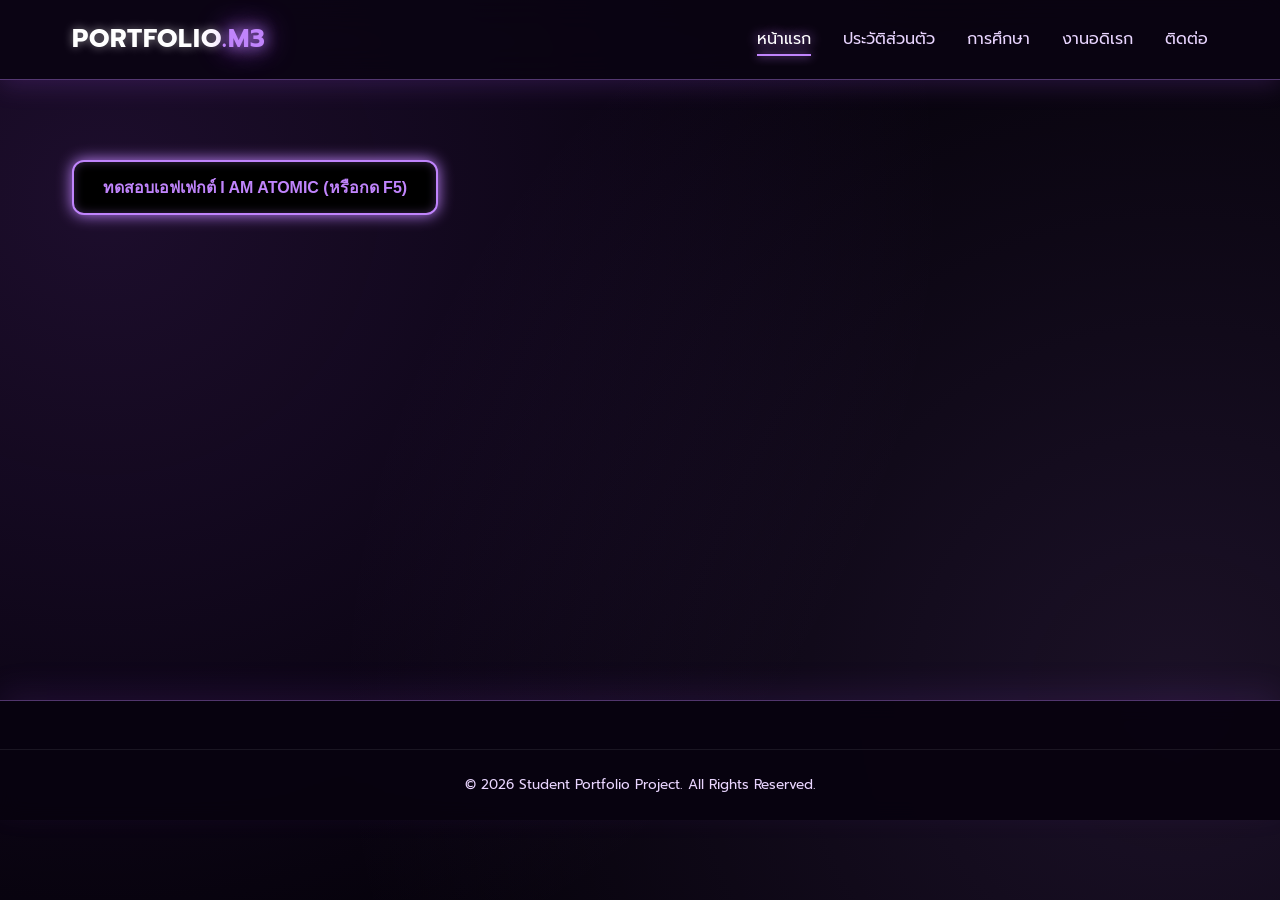
==== commit a832d5a2: "Update index.html" ====
--- a/index.html
+++ b/index.html
@@ -128,63 +128,6 @@
             background: rgba(8, 3, 15, 0.95); border-top: 1px solid var(--border-purple);
             padding: 3rem 0 1.5rem; margin-top: 5rem; backdrop-filter: blur(10px);
             box-shadow: 0 -10px 30px rgba(168, 85, 247, 0.1);
-  }
-
-        .navbar {
-            display: flex;
-            justify-content: space-between;
-            align-items: center;
-            max-width: 1200px;
-            margin: 0 auto;
-            padding: 1.2rem 2rem;
-        }
-
-        .nav-logo {
-            font-size: 1.6rem;
-            font-weight: 700;
-            color: #fff;
-            letter-spacing: 1px;
-            text-shadow: 0 0 10px rgba(255, 255, 255, 0.5);
-        }
-
-        .nav-logo span {
-            color: var(--purple-neon);
-            text-shadow: 0 0 15px var(--purple-neon), 0 0 30px var(--purple-intense);
-        }
-
-        .nav-menu { list-style: none; display: flex; gap: 2rem; }
-        .nav-link { color: var(--text-muted); font-weight: 400; position: relative; }
-        .nav-link::after {
-            content: ''; position: absolute; bottom: -5px; left: 0;
-            width: 0%; height: 2px;
-            background: var(--purple-neon);
-            box-shadow: 0 0 10px var(--purple-neon);
-            transition: width 0.3s ease;
-        }
-        .nav-link:hover::after, .nav-link.active::after { width: 100%; }
-        .nav-link:hover, .nav-link.active { color: #fff; text-shadow: 0 0 12px var(--purple-neon); }
-
-        .main-content { max-width: 1200px; margin: 0 auto; padding: 3rem 2rem; min-height: 60vh;}
-        
-        .btn { padding: 0.8rem 1.8rem; border-radius: 12px; font-weight: 600; font-size: 1rem; cursor: pointer; transition: all 0.3s ease; }
-        .btn-atomic {
-            background: #000; color: #c084fc; border: 2px solid #c084fc;
-            box-shadow: 0 0 15px #c084fc, inset 0 0 10px rgba(192, 132, 252, 0.3);
-            position: relative; overflow: hidden;
-            user-select: none;
-            -webkit-tap-highlight-color: transparent;
-            margin-top: 2rem;
-        }
-        .btn-atomic:hover {
-            background: #c084fc; color: #000;
-            box-shadow: 0 0 40px #c084fc, 0 0 80px rgba(192, 132, 252, 0.6);
-            transform: scale(1.05); font-weight: 700;
-        }
-
-        .site-footer {
-            background: rgba(8, 3, 15, 0.95); border-top: 1px solid var(--border-purple);
-            padding: 3rem 0 1.5rem; margin-top: 5rem; backdrop-filter: blur(10px);
-            box-shadow: 0 -10px 30px rgba(168, 85, 247, 0.1);
         }
         .footer-bottom { text-align: center; padding-top: 1.5rem; border-top: 1px solid rgba(255, 255, 255, 0.08); color: var(--text-muted); font-size: 0.85rem; }
 
@@ -304,8 +247,6 @@
     <main class="main-content">
         <!-- ปุ่มจำลองสำหรับเริ่มเอฟเฟกต์ -->
         <button id="btn-atomic-power" class="btn btn-atomic">ทดสอบเอฟเฟกต์ I AM ATOMIC (หรือกด F5)</button>
-    </main><!-- ปุ่มจำลองสำหรับเริ่มเอฟเฟกต์ -->
-        <button id="btn-atomic-power" class="btn btn-atomic">ทดสอบเอฟเฟกต์ I AM ATOMIC (หรือกด F5)</button>
     </main>
 
     <footer class="site-footer">
@@ -352,7 +293,9 @@
             const rows = 12;
             const cols = 16;
             const cellW = w / cols;
-            const cellH = h / rows;for (let r = 0; r < rows; r++) {
+            const cellH = h / rows;
+            
+            for (let r = 0; r < rows; r++) {
                 for (let c = 0; c < cols; c++) {
                     const x = c * cellW;
                     const y = r * cellH;
@@ -395,7 +338,8 @@
                 }
 
                 shards.forEach(s => {
-                    sCtx.save();const currentX = s.origX + s.vx * phase * 15;
+                    sCtx.save();
+                    const currentX = s.origX + s.vx * phase * 15;
                     const currentY = s.origY + s.vy * phase * 15;
                     const currentRot = s.vRot * phase * 20;
 
@@ -438,7 +382,9 @@
             }
             if (clockAnimId) cancelAnimationFrame(clockAnimId);
             clockAnimId = requestAnimationFrame(animateClock);
-        }document.addEventListener('DOMContentLoaded', function() {
+        }
+
+        document.addEventListener('DOMContentLoaded', function() {
             const btnAtomic = document.getElementById('btn-atomic-power');
             const overlay = document.getElementById('atomic-overlay');
             const sound = document.getElementById('atomic-sound');
@@ -452,7 +398,6 @@
                 if (sound) {
                     sound.currentTime = 0;
                     sound.volume = 1.0;
-                    // นำ alert ออกตามที่ต้องการ
                     sound.play().catch((error) => {
                         console.error("Audio error:", error);
                     });
@@ -476,7 +421,9 @@
                 setTimeout(() => {
                     overlay.classList.remove('active', 'slashing', 'exploding');
                 }, 9000);
-            };// ดักจับการกดปุ่ม F5
+            };
+
+            // ดักจับการกดปุ่ม F5
             document.addEventListener('keydown', function(e) {
                 if (e.key === 'F5' || e.keyCode === 116) {
                     e.preventDefault();
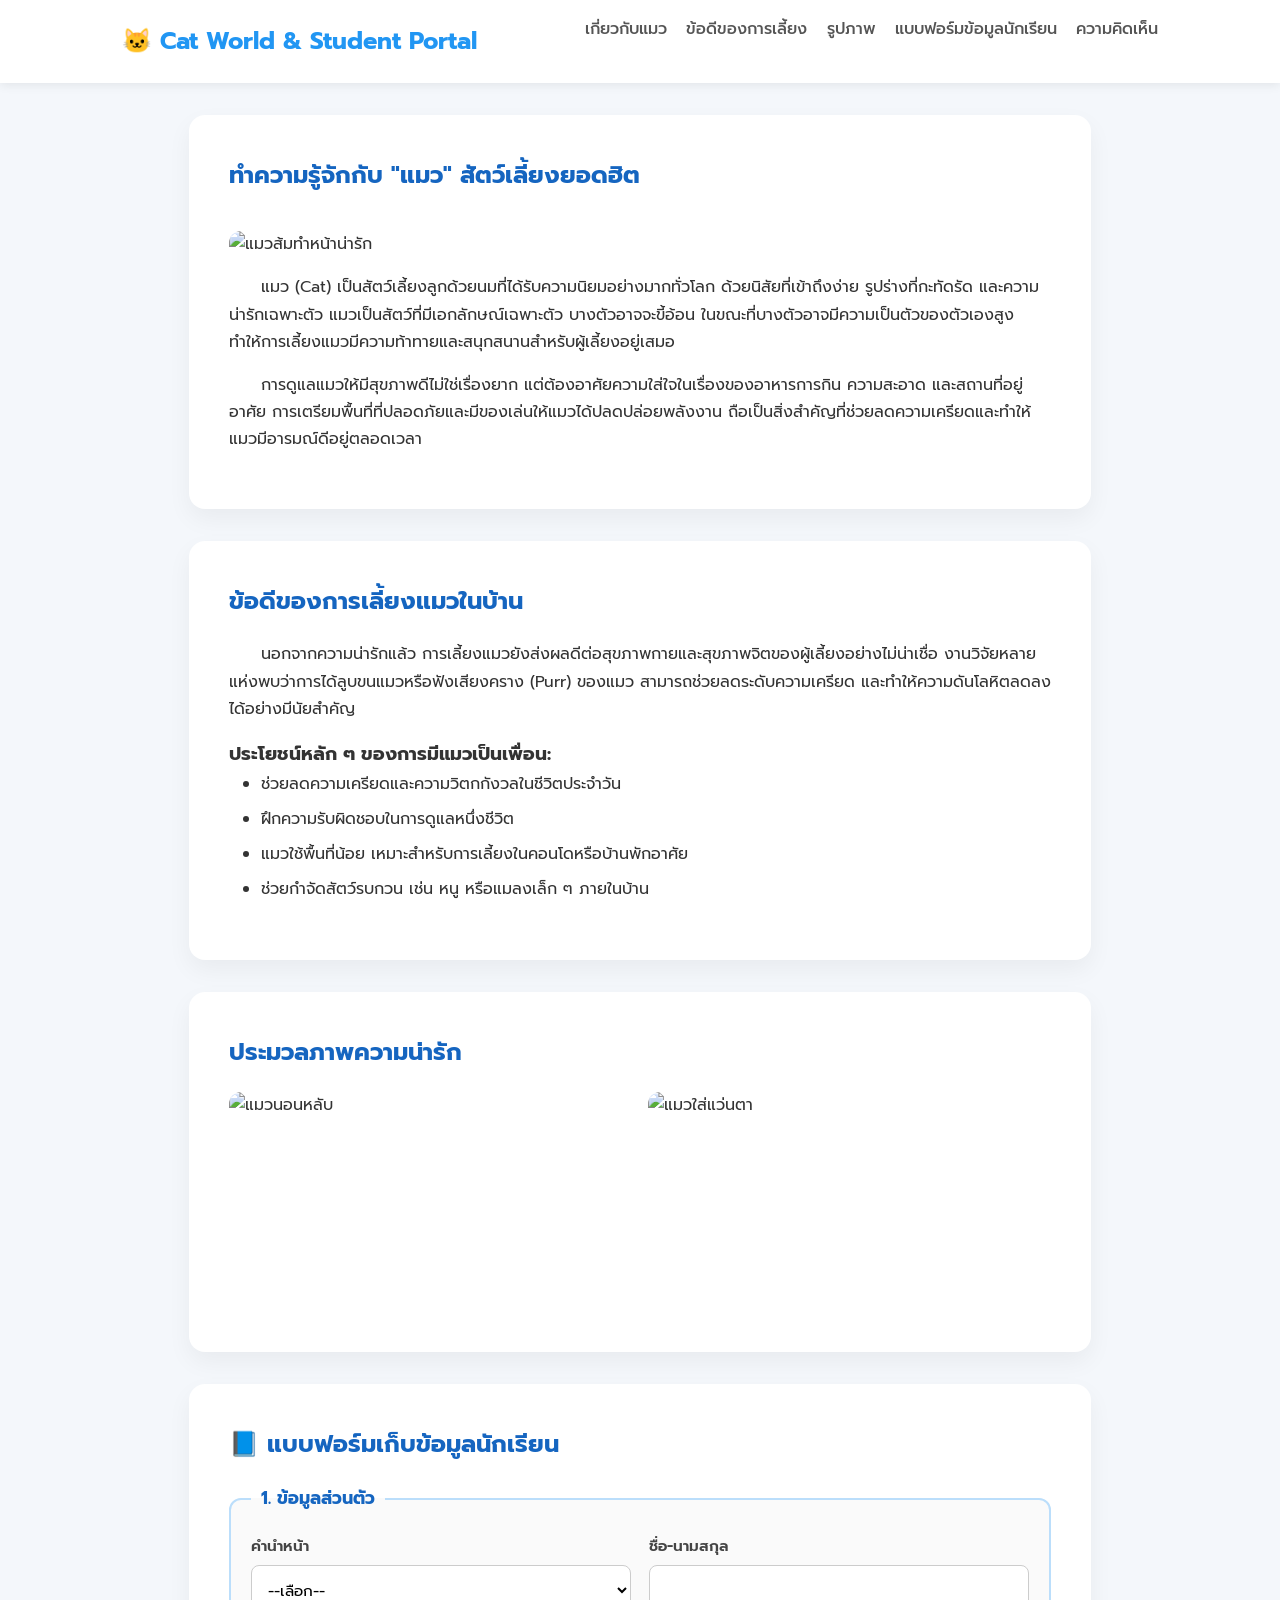
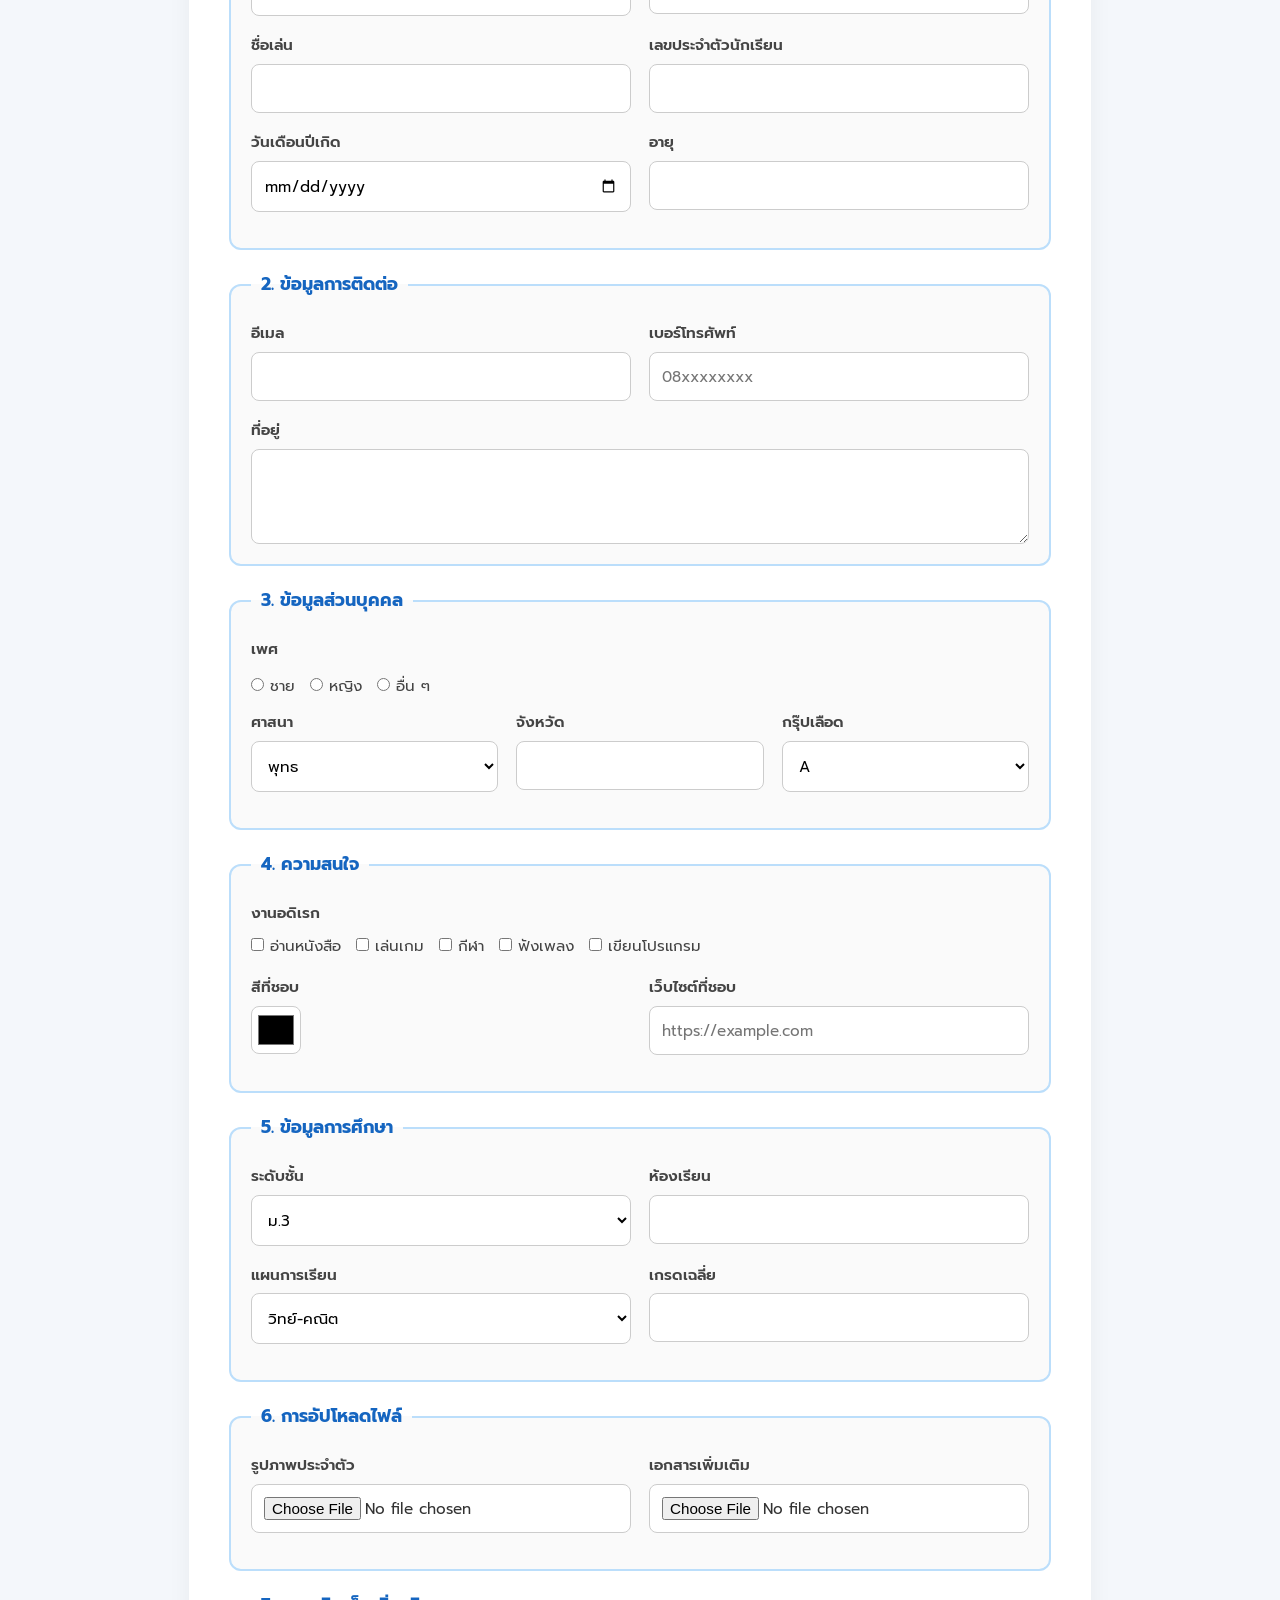
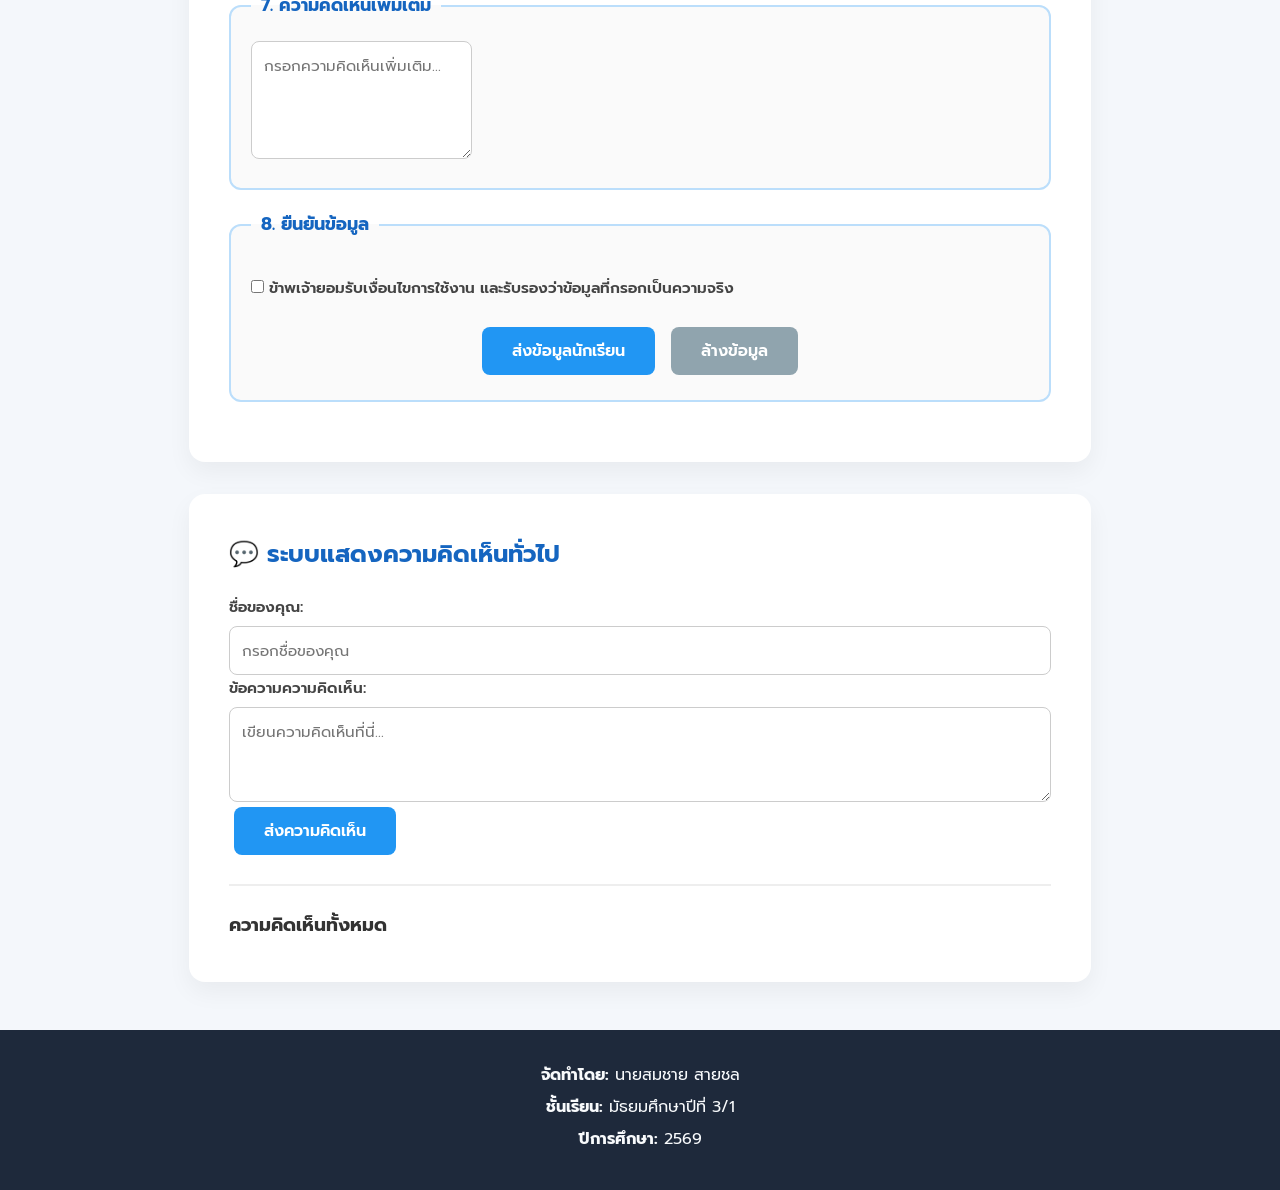
==== commit d9b9b569: "Update index.html" ====
--- a/index.html
+++ b/index.html
@@ -3,437 +3,640 @@
 <head>
     <meta charset="UTF-8">
     <meta name="viewport" content="width=device-width, initial-scale=1.0">
-    <title>หน้าแรก | Student Portfolio</title>
+    <title>🐱 Cat World & แบบฟอร์มเก็บข้อมูลนักเรียน</title>
+    
+    <!-- Google Fonts -->
     <link rel="preconnect" href="https://fonts.googleapis.com">
     <link rel="preconnect" href="https://fonts.gstatic.com" crossorigin>
-    <link href="https://fonts.googleapis.com/css2?family=Prompt:wght@300;400;500;600;700&family=Cinzel:wght@700;900&display=swap" rel="stylesheet">
+    <link href="https://fonts.googleapis.com/css2?family=Prompt:wght@300;400;500;600;700&display=swap" rel="stylesheet">
     
     <style>
-        :root {
-            --purple-bright: #d8b4fe;
-            --purple-neon: #c084fc;
-            --purple-glow: rgba(192, 132, 252, 0.6);
-            --purple-intense: #a855f7;
-            --bg-card: rgba(15, 7, 26, 0.75);
-            --border-purple: rgba(192, 132, 252, 0.4);
-            --text-primary: #ffffff;
-            --text-muted: #e9d5ff;
-        }
-
-        * { margin: 0; padding: 0; box-sizing: border-box; }
+        * {
+            margin: 0;
+            padding: 0;
+            box-sizing: border-box;
+            font-family: 'Prompt', sans-serif;
+        }
+
+        html {
+            scroll-behavior: smooth;
+        }
 
         body {
-            font-family: 'Prompt', sans-serif;
-            color: var(--text-primary);
-            line-height: 1.6;
-            min-height: 100vh;
-            background-color: #05020a;
-            background-image: linear-gradient(rgba(5, 2, 10, 0.8), rgba(5, 2, 10, 0.9)), url('images/shadow-bg.jpg');
-            background-size: cover;
-            background-position: center;
-            background-repeat: no-repeat;
-            background-attachment: fixed;
-            overflow-x: hidden;
-            position: relative;
-        }
-
-        body::before {
-            content: '';
-            position: fixed;
-            top: -20%; left: -20%;
-            width: 140%; height: 140%;
-            background: radial-gradient(circle at 20% 30%, rgba(168, 85, 247, 0.15) 0%, transparent 50%),
-                        radial-gradient(circle at 80% 70%, rgba(192, 132, 252, 0.12) 0%, transparent 50%);
-            z-index: -2;
-            pointer-events: none;
-            animation: pulseGlow 8s ease-in-out infinite alternate;
-        }
-
-        @keyframes pulseGlow {
-            0% { transform: scale(1) rotate(0deg); opacity: 0.7; }
-            100% { transform: scale(1.1) rotate(3deg); opacity: 1; }
-        }
-
-        #neon-canvas {
-            position: fixed;
-            top: 0; left: 0;
-            width: 100vw; height: 100vh;
-            z-index: -1;
-            pointer-events: none;
-        }
-
-        a { text-decoration: none; transition: all 0.3s ease; }
-
-        .navbar-header {
-            background: rgba(10, 4, 18, 0.85);
-            backdrop-filter: blur(16px);
-            border-bottom: 1px solid var(--border-purple);
-            position: sticky; top: 0;
+            background-color: #f4f7fb;
+            color: #333;
+            line-height: 1.7;
+        }
+
+        /* Header & Navbar */
+        header {
+            background-color: #ffffff;
+            box-shadow: 0 2px 10px rgba(0,0,0,0.08);
+            position: sticky;
+            top: 0;
             z-index: 1000;
-            box-shadow: 0 4px 25px rgba(168, 85, 247, 0.2);
         }
 
         .navbar {
             display: flex;
             justify-content: space-between;
             align-items: center;
-            max-width: 1200px;
+            max-width: 1100px;
             margin: 0 auto;
-            padding: 1.2rem 2rem;
-        }
-
-        .nav-logo {
-            font-size: 1.6rem;
+            padding: 1rem 2rem;
+        }
+
+        .logo {
+            font-size: 1.5rem;
             font-weight: 700;
-            color: #fff;
-            letter-spacing: 1px;
-            text-shadow: 0 0 10px rgba(255, 255, 255, 0.5);
-        }
-
-        .nav-logo span {
-            color: var(--purple-neon);
-            text-shadow: 0 0 15px var(--purple-neon), 0 0 30px var(--purple-intense);
-        }
-
-        .nav-menu { list-style: none; display: flex; gap: 2rem; }
-        .nav-link { color: var(--text-muted); font-weight: 400; position: relative; }
-        .nav-link::after {
-            content: ''; position: absolute; bottom: -5px; left: 0;
-            width: 0%; height: 2px;
-            background: var(--purple-neon);
-            box-shadow: 0 0 10px var(--purple-neon);
-            transition: width 0.3s ease;
-        }
-        .nav-link:hover::after, .nav-link.active::after { width: 100%; }
-        .nav-link:hover, .nav-link.active { color: #fff; text-shadow: 0 0 12px var(--purple-neon); }
-
-        .main-content { max-width: 1200px; margin: 0 auto; padding: 3rem 2rem; min-height: 60vh;}
-        
-        .btn { padding: 0.8rem 1.8rem; border-radius: 12px; font-weight: 600; font-size: 1rem; cursor: pointer; transition: all 0.3s ease; }
-        .btn-atomic {
-            background: #000; color: #c084fc; border: 2px solid #c084fc;
-            box-shadow: 0 0 15px #c084fc, inset 0 0 10px rgba(192, 132, 252, 0.3);
-            position: relative; overflow: hidden;
-            user-select: none;
-            -webkit-tap-highlight-color: transparent;
-            margin-top: 2rem;
-        }
-        .btn-atomic:hover {
-            background: #c084fc; color: #000;
-            box-shadow: 0 0 40px #c084fc, 0 0 80px rgba(192, 132, 252, 0.6);
-            transform: scale(1.05); font-weight: 700;
-        }
-
-        .site-footer {
-            background: rgba(8, 3, 15, 0.95); border-top: 1px solid var(--border-purple);
-            padding: 3rem 0 1.5rem; margin-top: 5rem; backdrop-filter: blur(10px);
-            box-shadow: 0 -10px 30px rgba(168, 85, 247, 0.1);
-        }
-        .footer-bottom { text-align: center; padding-top: 1.5rem; border-top: 1px solid rgba(255, 255, 255, 0.08); color: var(--text-muted); font-size: 0.85rem; }
-
-        /* ================= ATOMIC OVERLAY & GLASS SHATTER ================= */
-        #atomic-overlay {
-            position: fixed; top: 0; left: 0; width: 100vw; height: 100vh;
-            background: rgba(2, 0, 5, 0.92); z-index: 999998;
-            display: none; justify-content: center; align-items: center; overflow: hidden; pointer-events: none;
-        }
-        #atomic-overlay.active { display: flex; pointer-events: auto; }
-        #shatter-canvas { position: fixed; top: 0; left: 0; width: 100vw; height: 100vh; z-index: 999999; pointer-events: none; display: none; }
-
-        /* ================= TIME REWIND CLOCK FX ================= */
-        #time-rewind-clock {
-            position: absolute; top: 50%; left: 50%; width: 380px; height: 380px;
-            margin-top: -190px; margin-left: -190px; border-radius: 50%;
-            border: 2px solid rgba(192, 132, 252, 0.6);
-            box-shadow: 0 0 40px #c084fc, inset 0 0 30px #a855f7;
-            background: radial-gradient(circle, rgba(168, 85, 247, 0.15) 0%, rgba(5, 2, 10, 0.6) 70%);
-            z-index: 5; opacity: 0; transform: scale(0.5) rotate(0deg);
-            transition: opacity 0.5s ease, transform 0.8s cubic-bezier(0.1, 0.8, 0.2, 1); pointer-events: none;
-        }
-        #atomic-overlay.exploding #time-rewind-clock { opacity: 1; transform: scale(1) rotate(-180deg); }
-        .clock-face { position: relative; width: 100%; height: 100%; }
-        .clock-num { position: absolute; font-family: 'Cinzel', serif; font-size: 1.4rem; font-weight: 700; color: #e9d5ff; text-shadow: 0 0 12px #c084fc; }
-        .num-12 { top: 15px; left: 50%; transform: translateX(-50%); }
-        .num-3  { right: 20px; top: 50%; transform: translateY(-50%); }
-        .num-6  { bottom: 15px; left: 50%; transform: translateX(-50%); }
-        .num-9  { left: 20px; top: 50%; transform: translateY(-50%); }
-        .clock-hand { position: absolute; bottom: 50%; left: 50%; transform-origin: bottom center; background: #ffffff; border-radius: 4px; box-shadow: 0 0 15px #c084fc, 0 0 25px #a855f7; }
-        .hand-hour { width: 6px; height: 90px; margin-left: -3px; }
-        .hand-minute { width: 4px; height: 130px; margin-left: -2px; }
-        .clock-center { position: absolute; top: 50%; left: 50%; width: 16px; height: 16px; margin-top: -8px; margin-left: -8px; border-radius: 50%; background: #fff; box-shadow: 0 0 15px #c084fc; }
-
-        .slash-effect {
-            position: absolute; top: 50%; left: -20%; width: 140%; height: 12px; margin-top: -6px;
-            background: linear-gradient(90deg, transparent 0%, #ffffff 30%, #e9d5ff 50%, #ffffff 70%, transparent 100%);
-            box-shadow: 0 0 25px #ffffff, 0 0 50px #c084fc, 0 0 100px #a855f7;
-            transform-origin: center center; transform: rotate(-5deg) scaleX(0); opacity: 0; z-index: 100; pointer-events: none;
-        }
-        #atomic-overlay.slashing .slash-effect { animation: slashTrigger 0.18s cubic-bezier(0.05, 0.9, 0.1, 1) forwards; }
-        @keyframes slashTrigger {
-            0% { transform: rotate(-5deg) scaleX(0); opacity: 1; }
-            50% { opacity: 1; height: 18px; }
-            100% { transform: rotate(-5deg) scaleX(1); opacity: 0.8; height: 4px; }
-        }
-
-        .shockwave-effect {
-            position: absolute; top: 50%; left: 50%; width: 10px; height: 10px; border-radius: 50%;
-            background: radial-gradient(circle, rgba(255,255,255,1) 0%, rgba(192,132,252,0.9) 30%, rgba(168,85,247,0.5) 60%, transparent 80%);
-            transform: translate(-50%, -50%) scale(0); opacity: 0; z-index: 50; pointer-events: none;
-        }
-        #atomic-overlay.exploding .shockwave-effect { animation: atomicExplode 1.2s cubic-bezier(0.08, 0.82, 0.17, 1) forwards; }
-        @keyframes atomicExplode {
-            0% { transform: translate(-50%, -50%) scale(0); opacity: 1; }
-            25% { opacity: 1; box-shadow: 0 0 120px #c084fc, 0 0 250px #a855f7, inset 0 0 100px #fff; }
-            100% { transform: translate(-50%, -50%) scale(280); opacity: 0; }
-        }
-
-        .atomic-text-wrapper {
-            position: relative; font-family: 'Cinzel', serif; font-size: 4.8rem; font-weight: 900;
-            color: #ffffff; z-index: 10; letter-spacing: 12px; display: flex; gap: 1.5rem;
-        }
-        .word-group {
-            display: flex; opacity: 0; transform: scale(0.8);
-            transition: opacity 0.25s ease-out, transform 0.25s ease-out, filter 0.25s ease-out; filter: blur(8px);
-        }
-        .word-group.show { opacity: 1; transform: scale(1); filter: blur(0px); text-shadow: 0 0 20px #c084fc, 0 0 40px #a855f7; }
-        .shatter-char { display: inline-block; transition: transform 0.8s cubic-bezier(0.1, 0.8, 0.2, 1), opacity 0.7s ease-out, filter 0.7s ease-out; }
+            color: #2196f3;
+        }
+
+        .nav-menu {
+            display: flex;
+            list-style: none;
+            gap: 1.2rem;
+        }
+
+        .nav-menu a {
+            text-decoration: none;
+            color: #555;
+            font-weight: 500;
+            transition: color 0.3s;
+        }
+
+        .nav-menu a:hover {
+            color: #2196f3;
+        }
+
+        /* Container & Sections */
+        .container {
+            max-width: 950px;
+            margin: 2rem auto;
+            padding: 0 1.5rem;
+        }
+
+        section {
+            background: #ffffff;
+            padding: 2.5rem;
+            border-radius: 16px;
+            margin-bottom: 2rem;
+            box-shadow: 0 10px 25px rgba(0,0,0,0.05);
+        }
+
+        h1, h2 {
+            color: #1565c0;
+            margin-bottom: 1.2rem;
+        }
+
+        p {
+            margin-bottom: 1rem;
+            text-indent: 2rem;
+        }
+
+        /* Images & Gallery */
+        .img-center {
+            width: 100%;
+            max-height: 400px;
+            object-fit: cover;
+            border-radius: 12px;
+            margin: 1rem 0;
+        }
+
+        .gallery {
+            display: grid;
+            grid-template-columns: repeat(auto-fit, minmax(250px, 1fr));
+            gap: 1rem;
+            margin-top: 1rem;
+        }
+
+        .gallery img {
+            width: 100%;
+            height: 220px;
+            object-fit: cover;
+            border-radius: 12px;
+        }
+
+        ul {
+            margin-left: 2rem;
+            margin-bottom: 1rem;
+        }
+
+        ul li {
+            margin-bottom: 0.5rem;
+        }
+
+        /* Form Elements & Layout */
+        fieldset {
+            border: 2px solid #bbdefb;
+            border-radius: 12px;
+            padding: 20px;
+            margin-bottom: 20px;
+            background: #fafafa;
+        }
+
+        legend {
+            color: #1565c0;
+            font-size: 1.1rem;
+            font-weight: bold;
+            padding: 0 10px;
+        }
+
+        .row {
+            display: flex;
+            gap: 18px;
+            margin-bottom: 16px;
+            flex-wrap: wrap;
+        }
+
+        .form-group {
+            flex: 1;
+            display: flex;
+            flex-direction: column;
+            gap: 6px;
+            min-width: 220px;
+        }
+
+        label {
+            font-weight: 600;
+            color: #444;
+            font-size: 0.95rem;
+        }
+
+        input, select, textarea {
+            padding: 12px;
+            border: 1px solid #ccc;
+            border-radius: 8px;
+            font-size: 0.95rem;
+            transition: all 0.3s;
+            background: #fff;
+        }
+
+        input:focus, select:focus, textarea:focus {
+            outline: none;
+            border-color: #2196f3;
+            box-shadow: 0 0 8px rgba(33,150,243,0.3);
+        }
+
+        textarea {
+            resize: vertical;
+        }
+
+        .checkbox-group, .radio-group {
+            display: flex;
+            flex-wrap: wrap;
+            gap: 15px;
+            margin-top: 6px;
+        }
+
+        .checkbox-group label, .radio-group label {
+            font-weight: normal;
+            cursor: pointer;
+        }
+
+        input[type=color] {
+            height: 48px;
+            padding: 4px;
+            cursor: pointer;
+        }
+
+        /* Buttons */
+        .buttons {
+            text-align: center;
+            margin-top: 20px;
+        }
+
+        button, .btn-submit {
+            padding: 12px 30px;
+            margin: 5px;
+            border: none;
+            border-radius: 8px;
+            font-size: 1rem;
+            font-weight: 600;
+            cursor: pointer;
+            transition: 0.3s;
+        }
+
+        .submit, .btn-submit {
+            background: #2196f3;
+            color: white;
+        }
+
+        .submit:hover, .btn-submit:hover {
+            background: #1565c0;
+        }
+
+        .reset {
+            background: #90a4ae;
+            color: white;
+        }
+
+        .reset:hover {
+            background: #607d8b;
+        }
+
+        .footer-check {
+            margin-top: 15px;
+        }
+
+        /* Comment Section Styles */
+        .comments-display {
+            border-top: 2px solid #eee;
+            padding-top: 1.5rem;
+            margin-top: 1.5rem;
+        }
+
+        .comment-item {
+            background-color: #f1f5f9;
+            border-left: 4px solid #2196f3;
+            padding: 1rem;
+            border-radius: 0 8px 8px 0;
+            margin-bottom: 1rem;
+            animation: fadeIn 0.4s ease;
+        }
+
+        .comment-author {
+            font-weight: 600;
+            color: #1565c0;
+            margin-bottom: 0.2rem;
+        }
+
+        .comment-text {
+            color: #444;
+            text-indent: 0;
+            margin-bottom: 0;
+        }
+
+        @keyframes fadeIn {
+            from { opacity: 0; transform: translateY(-10px); }
+            to { opacity: 1; transform: translateY(0); }
+        }
+
+        /* Footer */
+        footer {
+            background-color: #1e293b;
+            color: #f8fafc;
+            text-align: center;
+            padding: 2rem 1rem;
+            margin-top: 3rem;
+        }
+
+        footer p {
+            margin-bottom: 0.3rem;
+            text-indent: 0;
+        }
+
+        /* Responsive */
+        @media (max-width: 768px) {
+            .navbar {
+                flex-direction: column;
+                gap: 1rem;
+            }
+            .nav-menu {
+                flex-wrap: wrap;
+                justify-content: center;
+                gap: 0.8rem;
+            }
+            .row {
+                flex-direction: column;
+            }
+            button, .btn-submit {
+                width: 100%;
+                margin: 6px 0;
+            }
+            section {
+                padding: 1.5rem;
+            }
+        }
     </style>
 </head>
 <body>
 
-    <audio id="atomic-sound" src="atomic.mp3" preload="auto" playsinline></audio>
-    <canvas id="neon-canvas"></canvas>
-    <canvas id="shatter-canvas"></canvas>
-
-    <div id="atomic-overlay">
-        <div class="slash-effect"></div>
-        <div class="shockwave-effect"></div>
-        <div class="shockwave-effect"></div>
-        <div id="time-rewind-clock">
-            <div class="clock-face">
-                <span class="clock-num num-12">XII</span>
-                <span class="clock-num num-3">III</span>
-                <span class="clock-num num-6">VI</span>
-                <span class="clock-num num-9">IX</span>
-                <div class="clock-hand hand-hour" id="clock-hour"></div>
-                <div class="clock-hand hand-minute" id="clock-minute"></div>
-                <div class="clock-center"></div>
-            </div>
-        </div>
-
-        <div class="atomic-text-wrapper">
-            <div class="word-group word-i" id="w-i"><span class="shatter-char">I</span></div>
-            <div class="word-group word-am" id="w-am"><span class="shatter-char">A</span><span class="shatter-char">M</span></div>
-            <div class="word-group word-atomic" id="w-atomic">
-                <span class="shatter-char">A</span><span class="shatter-char">T</span><span class="shatter-char">O</span><span class="shatter-char">M</span><span class="shatter-char">I</span><span class="shatter-char">C</span>
-            </div>
-        </div>
-    </div>
-
-    <header class="navbar-header">
+    <!-- 1. ส่วนหัวเว็บไซต์ (Header & Navigation) -->
+    <header>
         <nav class="navbar">
-            <a href="index.html" class="nav-logo">PORTFOLIO<span>.M3</span></a>
+            <div class="logo">🐱 Cat World & Student Portal</div>
             <ul class="nav-menu">
-                <li><a href="index.html" class="nav-link active">หน้าแรก</a></li>
-                <li><a href="profile.html" class="nav-link">ประวัติส่วนตัว</a></li>
-                <li><a href="education.html" class="nav-link">การศึกษา</a></li>
-                <li><a href="hobby.html" class="nav-link">งานอดิเรก</a></li>
-                <li><a href="contact.html" class="nav-link">ติดต่อ</a></li>
+                <li><a href="#about">เกี่ยวกับแมว</a></li>
+                <li><a href="#benefits">ข้อดีของการเลี้ยง</a></li>
+                <li><a href="#gallery">รูปภาพ</a></li>
+                <li><a href="#student-form">แบบฟอร์มข้อมูลนักเรียน</a></li>
+                <li><a href="#comments">ความคิดเห็น</a></li>
             </ul>
         </nav>
     </header>
 
-    <!-- พื้นที่เนื้อหาหลัก -->
-    <main class="main-content">
-        <!-- ปุ่มจำลองสำหรับเริ่มเอฟเฟกต์ -->
-        <button id="btn-atomic-power" class="btn btn-atomic">ทดสอบเอฟเฟกต์ I AM ATOMIC (หรือกด F5)</button>
-    </main>
-
-    <footer class="site-footer">
-        <div class="footer-bottom">
-            <p>&copy; 2026 Student Portfolio Project. All Rights Reserved.</p>
-        </div>
+    <div class="container">
+
+        <!-- 2. ส่วนเนื้อหาบทความ (Content) -->
+        <section id="about">
+            <h1>ทำความรู้จักกับ "แมว" สัตว์เลี้ยงยอดฮิต</h1>
+            <img src="https://images.unsplash.com/photo-1514888286974-6c03e2ca1dba?auto=format&fit=crop&w=800&q=80" alt="แมวส้มทำหน้าน่ารัก" class="img-center">
+            
+            <p>
+                แมว (Cat) เป็นสัตว์เลี้ยงลูกด้วยนมที่ได้รับความนิยมอย่างมากทั่วโลก ด้วยนิสัยที่เข้าถึงง่าย รูปร่างที่กะทัดรัด และความน่ารักเฉพาะตัว แมวเป็นสัตว์ที่มีเอกลักษณ์เฉพาะตัว บางตัวอาจจะขี้อ้อน ในขณะที่บางตัวอาจมีความเป็นตัวของตัวเองสูง ทำให้การเลี้ยงแมวมีความท้าทายและสนุกสนานสำหรับผู้เลี้ยงอยู่เสมอ
+            </p>
+            <p>
+                การดูแลแมวให้มีสุขภาพดีไม่ใช่เรื่องยาก แต่ต้องอาศัยความใส่ใจในเรื่องของอาหารการกิน ความสะอาด และสถานที่อยู่อาศัย การเตรียมพื้นที่ที่ปลอดภัยและมีของเล่นให้แมวได้ปลดปล่อยพลังงาน ถือเป็นสิ่งสำคัญที่ช่วยลดความเครียดและทำให้แมวมีอารมณ์ดีอยู่ตลอดเวลา
+            </p>
+        </section>
+
+        <section id="benefits">
+            <h2>ข้อดีของการเลี้ยงแมวในบ้าน</h2>
+            <p>
+                นอกจากความน่ารักแล้ว การเลี้ยงแมวยังส่งผลดีต่อสุขภาพกายและสุขภาพจิตของผู้เลี้ยงอย่างไม่น่าเชื่อ งานวิจัยหลายแห่งพบว่าการได้ลูบขนแมวหรือฟังเสียงคราง (Purr) ของแมว สามารถช่วยลดระดับความเครียด และทำให้ความดันโลหิตลดลงได้อย่างมีนัยสำคัญ
+            </p>
+
+            <h3>ประโยชน์หลัก ๆ ของการมีแมวเป็นเพื่อน:</h3>
+            <ul>
+                <li>ช่วยลดความเครียดและความวิตกกังวลในชีวิตประจำวัน</li>
+                <li>ฝึกความรับผิดชอบในการดูแลหนึ่งชีวิต</li>
+                <li>แมวใช้พื้นที่น้อย เหมาะสำหรับการเลี้ยงในคอนโดหรือบ้านพักอาศัย</li>
+                <li>ช่วยกำจัดสัตว์รบกวน เช่น หนู หรือแมลงเล็ก ๆ ภายในบ้าน</li>
+            </ul>
+        </section>
+
+        <section id="gallery">
+            <h2>ประมวลภาพความน่ารัก</h2>
+            <div class="gallery">
+                <img src="https://images.unsplash.com/photo-1573865526739-10659fec78a5?auto=format&fit=crop&w=500&q=80" alt="แมวนอนหลับ">
+                <img src="https://images.unsplash.com/photo-1533738363-b7f9aef128ce?auto=format&fit=crop&w=500&q=80" alt="แมวใส่แว่นตา">
+            </div>
+        </section>
+
+        <!-- 3. แบบฟอร์มเก็บข้อมูลนักเรียน -->
+        <section id="student-form">
+            <h2>📘 แบบฟอร์มเก็บข้อมูลนักเรียน</h2>
+            <form action="#" method="POST" enctype="multipart/form-data">
+                
+                <!-- ข้อมูลส่วนตัว -->
+                <fieldset>
+                    <legend>1. ข้อมูลส่วนตัว</legend>
+                    <div class="row">
+                        <div class="form-group">
+                            <label for="prefix">คำนำหน้า</label>
+                            <select id="prefix" required>
+                                <option value="">--เลือก--</option>
+                                <option>เด็กชาย</option>
+                                <option>เด็กหญิง</option>
+                                <option>นาย</option>
+                                <option>นางสาว</option>
+                            </select>
+                        </div>
+                        <div class="form-group">
+                            <label for="fullname">ชื่อ-นามสกุล</label>
+                            <input type="text" id="fullname" required>
+                        </div>
+                    </div>
+
+                    <div class="row">
+                        <div class="form-group">
+                            <label for="nickname">ชื่อเล่น</label>
+                            <input type="text" id="nickname">
+                        </div>
+                        <div class="form-group">
+                            <label for="student-id">เลขประจำตัวนักเรียน</label>
+                            <input type="text" id="student-id">
+                        </div>
+                    </div>
+
+                    <div class="row">
+                        <div class="form-group">
+                            <label for="dob">วันเดือนปีเกิด</label>
+                            <input type="date" id="dob">
+                        </div>
+                        <div class="form-group">
+                            <label for="age">อายุ</label>
+                            <input type="number" id="age" min="1" max="100">
+                        </div>
+                    </div>
+                </fieldset>
+
+                <!-- ติดต่อ -->
+                <fieldset>
+                    <legend>2. ข้อมูลการติดต่อ</legend>
+                    <div class="row">
+                        <div class="form-group">
+                            <label for="email">อีเมล</label>
+                            <input type="email" id="email">
+                        </div>
+                        <div class="form-group">
+                            <label for="tel">เบอร์โทรศัพท์</label>
+                            <input type="tel" id="tel" placeholder="08xxxxxxxx">
+                        </div>
+                    </div>
+                    <div class="form-group">
+                        <label for="address">ที่อยู่</label>
+                        <textarea id="address" rows="3"></textarea>
+                    </div>
+                </fieldset>
+
+                <!-- ส่วนบุคคล -->
+                <fieldset>
+                    <legend>3. ข้อมูลส่วนบุคคล</legend>
+                    <div class="form-group">
+                        <label>เพศ</label>
+                        <div class="radio-group">
+                            <label><input type="radio" name="gender" value="male"> ชาย</label>
+                            <label><input type="radio" name="gender" value="female"> หญิง</label>
+                            <label><input type="radio" name="gender" value="other"> อื่น ๆ</label>
+                        </div>
+                    </div>
+
+                    <div class="row" style="margin-top: 10px;">
+                        <div class="form-group">
+                            <label for="religion">ศาสนา</label>
+                            <select id="religion">
+                                <option>พุทธ</option>
+                                <option>คริสต์</option>
+                                <option>อิสลาม</option>
+                                <option>ฮินดู</option>
+                                <option>อื่น ๆ</option>
+                            </select>
+                        </div>
+                        <div class="form-group">
+                            <label for="province">จังหวัด</label>
+                            <input type="text" id="province">
+                        </div>
+                        <div class="form-group">
+                            <label for="blood-type">กรุ๊ปเลือด</label>
+                            <select id="blood-type">
+                                <option>A</option>
+                                <option>B</option>
+                                <option>AB</option>
+                                <option>O</option>
+                            </select>
+                        </div>
+                    </div>
+                </fieldset>
+
+                <!-- ความสนใจ -->
+                <fieldset>
+                    <legend>4. ความสนใจ</legend>
+                    <label>งานอดิเรก</label>
+                    <div class="checkbox-group">
+                        <label><input type="checkbox" name="hobby" value="reading"> อ่านหนังสือ</label>
+                        <label><input type="checkbox" name="hobby" value="gaming"> เล่นเกม</label>
+                        <label><input type="checkbox" name="hobby" value="sports"> กีฬา</label>
+                        <label><input type="checkbox" name="hobby" value="music"> ฟังเพลง</label>
+                        <label><input type="checkbox" name="hobby" value="coding"> เขียนโปรแกรม</label>
+                    </div>
+
+                    <div class="row" style="margin-top: 15px;">
+                        <div class="form-group">
+                            <label for="fav-color">สีที่ชอบ</label>
+                            <input type="color" id="fav-color">
+                        </div>
+                        <div class="form-group">
+                            <label for="fav-website">เว็บไซต์ที่ชอบ</label>
+                            <input type="url" id="fav-website" placeholder="https://example.com">
+                        </div>
+                    </div>
+                </fieldset>
+
+                <!-- การศึกษา -->
+                <fieldset>
+                    <legend>5. ข้อมูลการศึกษา</legend>
+                    <div class="row">
+                        <div class="form-group">
+                            <label for="grade-level">ระดับชั้น</label>
+                            <select id="grade-level">
+                                <option>ม.1</option>
+                                <option>ม.2</option>
+                                <option selected>ม.3</option>
+                                <option>ม.4</option>
+                                <option>ม.5</option>
+                                <option>ม.6</option>
+                            </select>
+                        </div>
+                        <div class="form-group">
+                            <label for="classroom">ห้องเรียน</label>
+                            <input type="text" id="classroom">
+                        </div>
+                    </div>
+
+                    <div class="row">
+                        <div class="form-group">
+                            <label for="program">แผนการเรียน</label>
+                            <select id="program">
+                                <option>วิทย์-คณิต</option>
+                                <option>ศิลป์-ภาษา</option>
+                                <option>ทั่วไป</option>
+                            </select>
+                        </div>
+                        <div class="form-group">
+                            <label for="gpa">เกรดเฉลี่ย</label>
+                            <input type="number" id="gpa" min="0" max="4" step="0.01">
+                        </div>
+                    </div>
+                </fieldset>
+
+                <!-- อัปโหลด -->
+                <fieldset>
+                    <legend>6. การอัปโหลดไฟล์</legend>
+                    <div class="row">
+                        <div class="form-group">
+                            <label for="avatar">รูปภาพประจำตัว</label>
+                            <input type="file" id="avatar" accept="image/*">
+                        </div>
+                        <div class="form-group">
+                            <label for="documents">เอกสารเพิ่มเติม</label>
+                            <input type="file" id="documents">
+                        </div>
+                    </div>
+                </fieldset>
+
+                <!-- ความคิดเห็นเพิ่มเติมเกี่ยวกับฟอร์ม -->
+                <fieldset>
+                    <legend>7. ความคิดเห็นเพิ่มเติม</legend>
+                    <textarea rows="4" placeholder="กรอกความคิดเห็นเพิ่มเติม..."></textarea>
+                </fieldset>
+
+                <!-- ยืนยัน -->
+                <fieldset>
+                    <legend>8. ยืนยันข้อมูล</legend>
+                    <div class="footer-check">
+                        <label>
+                            <input type="checkbox" required> ข้าพเจ้ายอมรับเงื่อนไขการใช้งาน และรับรองว่าข้อมูลที่กรอกเป็นความจริง
+                        </label>
+                    </div>
+                    <div class="buttons">
+                        <button class="submit" type="submit">ส่งข้อมูลนักเรียน</button>
+                        <button class="reset" type="reset">ล้างข้อมูล</button>
+                    </div>
+                </fieldset>
+
+            </form>
+        </section>
+
+        <!-- 4. ระบบแสดงความคิดเห็น (Comment Section) -->
+        <section id="comments">
+            <h2>💬 ระบบแสดงความคิดเห็นทั่วไป</h2>
+            
+            <form id="commentForm" class="comment-form">
+                <div class="form-group">
+                    <label for="username">ชื่อของคุณ:</label>
+                    <input type="text" id="username" placeholder="กรอกชื่อของคุณ" required>
+                </div>
+                <div class="form-group">
+                    <label for="userComment">ข้อความความคิดเห็น:</label>
+                    <textarea id="userComment" rows="3" placeholder="เขียนความคิดเห็นที่นี่..." required></textarea>
+                </div>
+                <button type="submit" class="btn-submit">ส่งความคิดเห็น</button>
+            </form>
+
+            <div class="comments-display">
+                <h3>ความคิดเห็นทั้งหมด</h3>
+                <div id="commentList">
+                    <!-- ความคิดเห็นจะแสดงตรงนี้ผ่าน JavaScript -->
+                </div>
+            </div>
+        </section>
+
+    </div>
+
+    <!-- 5. ส่วนท้ายเว็บไซต์ (Footer) -->
+    <footer>
+        <p><strong>จัดทำโดย:</strong> นายสมชาย สายชล</p>
+        <p><strong>ชั้นเรียน:</strong> มัธยมศึกษาปีที่ 3/1</p>
+        <p><strong>ปีการศึกษา:</strong> 2569</p>
     </footer>
 
+    <!-- JavaScript สำหรับระบบแสดงความคิดเห็น -->
     <script>
-        const neonCanvas = document.getElementById('neon-canvas');
-        const neonCtx = neonCanvas.getContext('2d');
-        let bgParticles = [];
-
-        function resizeCanvas() {
-            neonCanvas.width = window.innerWidth;
-            neonCanvas.height = window.innerHeight;
-        }
-        window.addEventListener('resize', resizeCanvas);
-        resizeCanvas();
-
-        function animateBgParticles() {
-            neonCtx.clearRect(0, 0, neonCanvas.width, neonCanvas.height);
-            bgParticles.forEach(p => { p.update(); p.draw(); });
-            requestAnimationFrame(animateBgParticles);
-        }
-        animateBgParticles();
-
-        const shatterCanvas = document.getElementById('shatter-canvas');
-        const sCtx = shatterCanvas.getContext('2d');
-        let shards = [];
-        let shatterAnimId = null;
-
-        function initShatterCanvas() {
-            shatterCanvas.width = window.innerWidth;
-            shatterCanvas.height = window.innerHeight;
-        }
-        window.addEventListener('resize', initShatterCanvas);
-        initShatterCanvas();
-
-        function createShards() {
-            shards = [];
-            const w = shatterCanvas.width;
-            const h = shatterCanvas.height;
-            const rows = 12;
-            const cols = 16;
-            const cellW = w / cols;
-            const cellH = h / rows;
-            
-            for (let r = 0; r < rows; r++) {
-                for (let c = 0; c < cols; c++) {
-                    const x = c * cellW;
-                    const y = r * cellH;
-                    const centerX = x + cellW / 2;
-                    const centerY = y + cellH / 2;
-                    const angle = Math.atan2(centerY - h / 2, centerX - w / 2) + (Math.random() - 0.5) * 0.5;
-                    const force = 15 + Math.random() * 35;
-
-                    shards.push({
-                        x: x, y: y, w: cellW, h: cellH, origX: x, origY: y,
-                        vx: Math.cos(angle) * force, vy: Math.sin(angle) * force,
-                        rot: 0, vRot: (Math.random() - 0.5) * 0.3, opacity: 1, progress: 0
-                    });
-                }
-            }
-        }
-
-        function triggerShatterEffect(durationMs = 4200) {
-            shatterCanvas.style.display = 'block';
-            createShards();
-            const startTime = performance.now();
-
-            function renderShatter(now) {
-                const elapsed = now - startTime;
-                const halfDuration = durationMs / 2;
-                sCtx.clearRect(0, 0, shatterCanvas.width, shatterCanvas.height);
-
-                let phase = 0;
-                if (elapsed < halfDuration) {
-                    // ขาไป กระจกแตกกระจายออก (Phase 0 ถึง 1)
-                    phase = Math.sin((elapsed / halfDuration) * (Math.PI / 2));
-                } else if (elapsed < durationMs) {
-                    // ขากลับ กระจกย้อนเวลากลับมาต่อกัน (Phase 1 ถึง 0)
-                    let y = (elapsed - halfDuration) / halfDuration;
-                    phase = Math.cos(y * (Math.PI / 2));
-                } else {
-                    sCtx.clearRect(0, 0, shatterCanvas.width, shatterCanvas.height);
-                    shatterCanvas.style.display = 'none';
-                    return;
-                }
-
-                shards.forEach(s => {
-                    sCtx.save();
-                    const currentX = s.origX + s.vx * phase * 15;
-                    const currentY = s.origY + s.vy * phase * 15;
-                    const currentRot = s.vRot * phase * 20;
-
-                    sCtx.translate(currentX + s.w / 2, currentY + s.h / 2);
-                    sCtx.rotate(currentRot);
-                    sCtx.fillStyle = `rgba(192, 132, 252, ${0.15 + phase * 0.45})`;
-                    sCtx.strokeStyle = `rgba(255, 255, 255, ${0.4 + phase * 0.6})`;
-                    sCtx.lineWidth = 1.5;
-
-                    sCtx.beginPath();
-                    sCtx.rect(-s.w / 2, -s.h / 2, s.w, s.h);
-                    sCtx.fill();
-                    sCtx.stroke();
-                    sCtx.restore();
-                });
-                shatterAnimId = requestAnimationFrame(renderShatter);
-            }
-            if (shatterAnimId) cancelAnimationFrame(shatterAnimId);
-            shatterAnimId = requestAnimationFrame(renderShatter);
-        }
-
-        let clockAnimId = null;
-        function startClockRewind(durationMs = 4200) {
-            const hourHand = document.getElementById('clock-hour');
-            const minuteHand = document.getElementById('clock-minute');
-            if (!hourHand || !minuteHand) return;
-            const startTime = performance.now();
-
-            function animateClock(now) {
-                const elapsed = now - startTime;
-                if (elapsed <= durationMs) {
-                    const progress = elapsed / durationMs;
-                    minuteHand.style.transform = `rotate(${-progress * 4320}deg)`;
-                    hourHand.style.transform = `rotate(${-progress * 360}deg)`;
-                    clockAnimId = requestAnimationFrame(animateClock);
-                } else {
-                    minuteHand.style.transform = 'rotate(0deg)';
-                    hourHand.style.transform = 'rotate(0deg)';
-                }
-            }
-            if (clockAnimId) cancelAnimationFrame(clockAnimId);
-            clockAnimId = requestAnimationFrame(animateClock);
-        }
-
-        document.addEventListener('DOMContentLoaded', function() {
-            const btnAtomic = document.getElementById('btn-atomic-power');
-            const overlay = document.getElementById('atomic-overlay');
-            const sound = document.getElementById('atomic-sound');
-            const wordI = document.getElementById('w-i');
-            const wordAm = document.getElementById('w-am');
-            const wordAtomic = document.getElementById('w-atomic');
-
-            const handlePlay = function(e) {
-                if (e) e.preventDefault();
-                
-                if (sound) {
-                    sound.currentTime = 0;
-                    sound.volume = 1.0;
-                    sound.play().catch((error) => {
-                        console.error("Audio error:", error);
-                    });
-                }
-
-                overlay.classList.remove('active', 'slashing', 'exploding');
-                wordI.classList.remove('show');
-                wordAm.classList.remove('show');
-                wordAtomic.classList.remove('show');
-
-                overlay.classList.add('active');
-                setTimeout(() => wordI.classList.add('show'), 200);
-                setTimeout(() => wordAm.classList.add('show'), 1500);
-                setTimeout(() => wordAtomic.classList.add('show'), 3000);
-                setTimeout(() => overlay.classList.add('slashing'), 4200); 
-                setTimeout(() => {
-                    overlay.classList.add('exploding');
-                    triggerShatterEffect(4200); 
-                    startClockRewind(4200);
-                }, 4500); 
-                setTimeout(() => {
-                    overlay.classList.remove('active', 'slashing', 'exploding');
-                }, 9000);
-            };
-
-            // ดักจับการกดปุ่ม F5
-            document.addEventListener('keydown', function(e) {
-                if (e.key === 'F5' || e.keyCode === 116) {
-                    e.preventDefault();
-                    handlePlay();
-                }
-            });
-
-            if (btnAtomic && overlay) {
-                btnAtomic.addEventListener('touchstart', handlePlay, { passive: false });
-                btnAtomic.addEventListener('click', handlePlay);
+        const commentForm = document.getElementById('commentForm');
+        const usernameInput = document.getElementById('username');
+        const userCommentInput = document.getElementById('userComment');
+        const commentList = document.getElementById('commentList');
+
+        commentForm.addEventListener('submit', function(e) {
+            e.preventDefault(); // ป้องกันหน้าเว็บรีเฟรช
+
+            const name = usernameInput.value.trim();
+            const commentText = userCommentInput.value.trim();
+
+            if (name && commentText) {
+                // สร้างกล่องความคิดเห็นใหม่
+                const commentItem = document.createElement('div');
+                commentItem.className = 'comment-item';
+
+                const authorDiv = document.createElement('div');
+                authorDiv.className = 'comment-author';
+                authorDiv.textContent = name;
+
+                const textP = document.createElement('p');
+                textP.className = 'comment-text';
+                textP.textContent = commentText;
+
+                commentItem.appendChild(authorDiv);
+                commentItem.appendChild(textP);
+
+                // แสดงความคิดเห็นล่าสุดไว้ด้านบนสุด
+                commentList.prepend(commentItem);
+
+                // ล้างข้อมูลในช่องกรอก
+                usernameInput.value = '';
+                userCommentInput.value = '';
             }
         });
     </script>
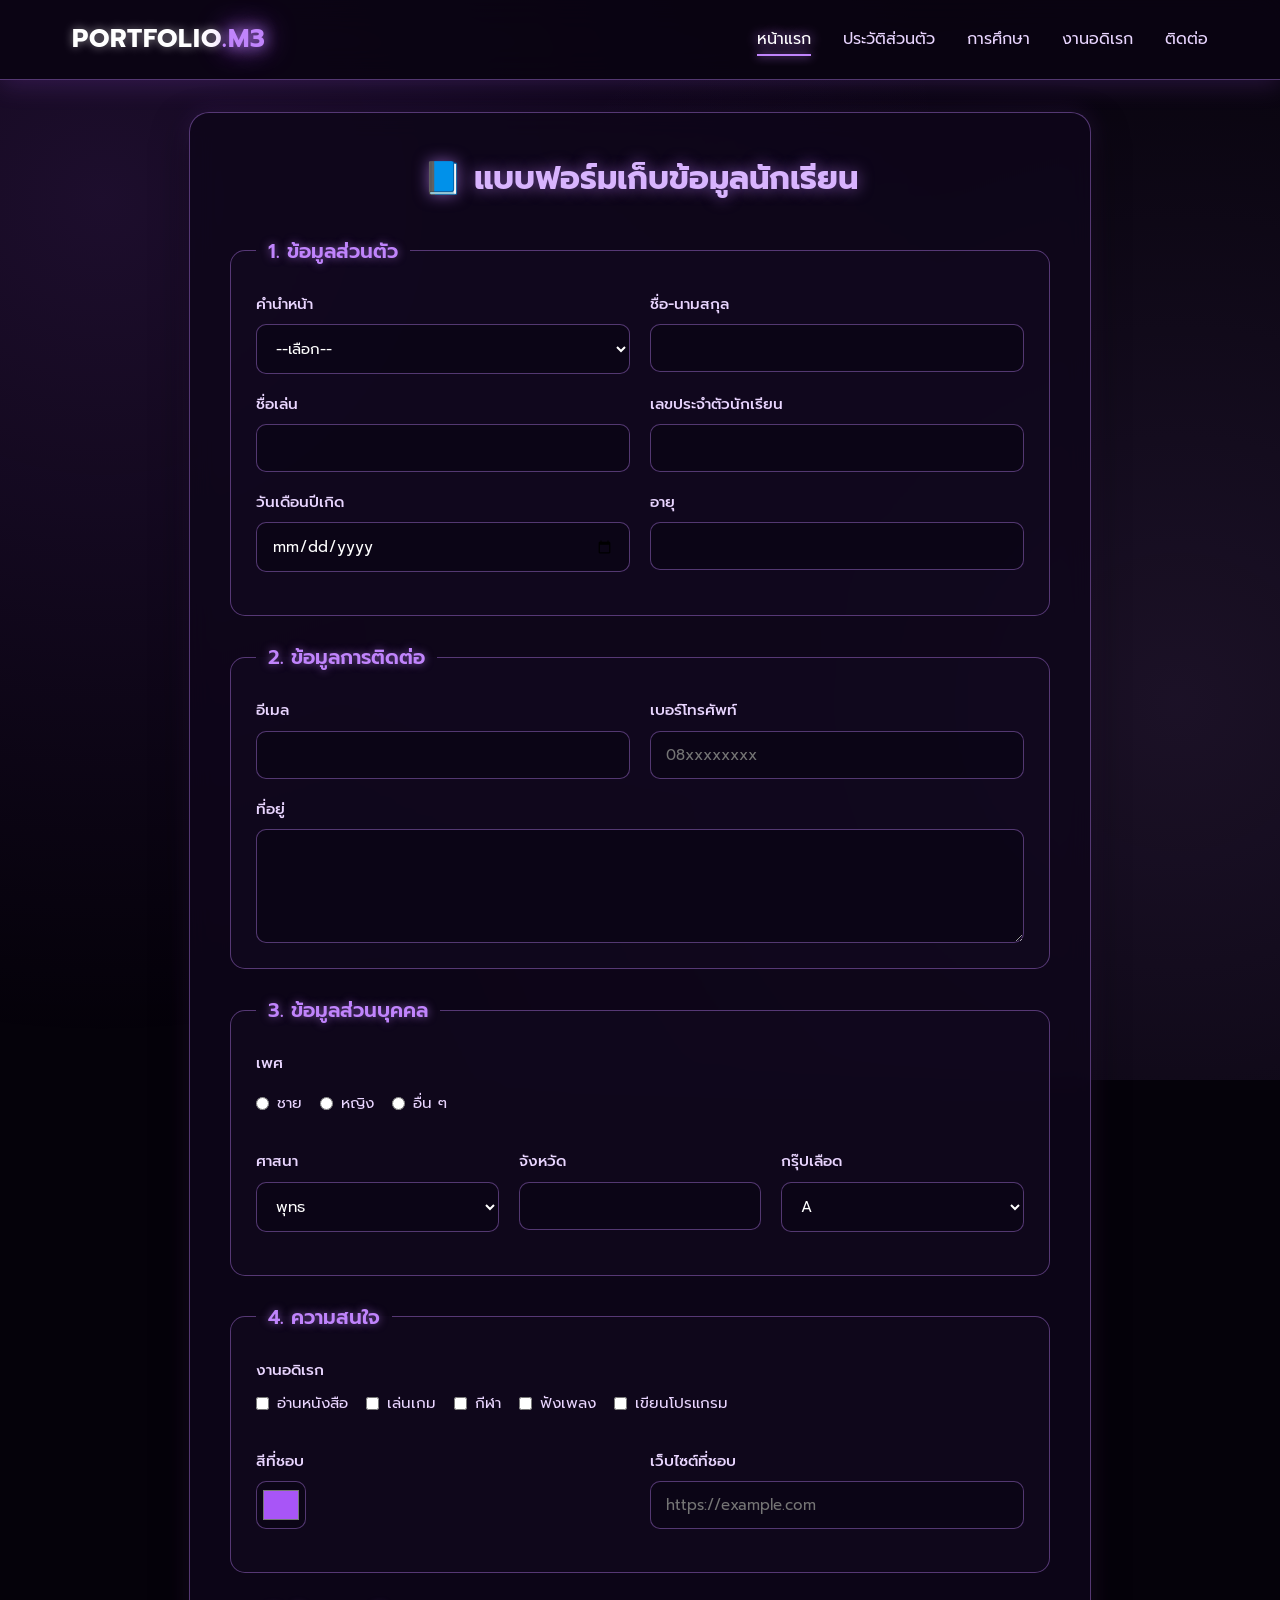
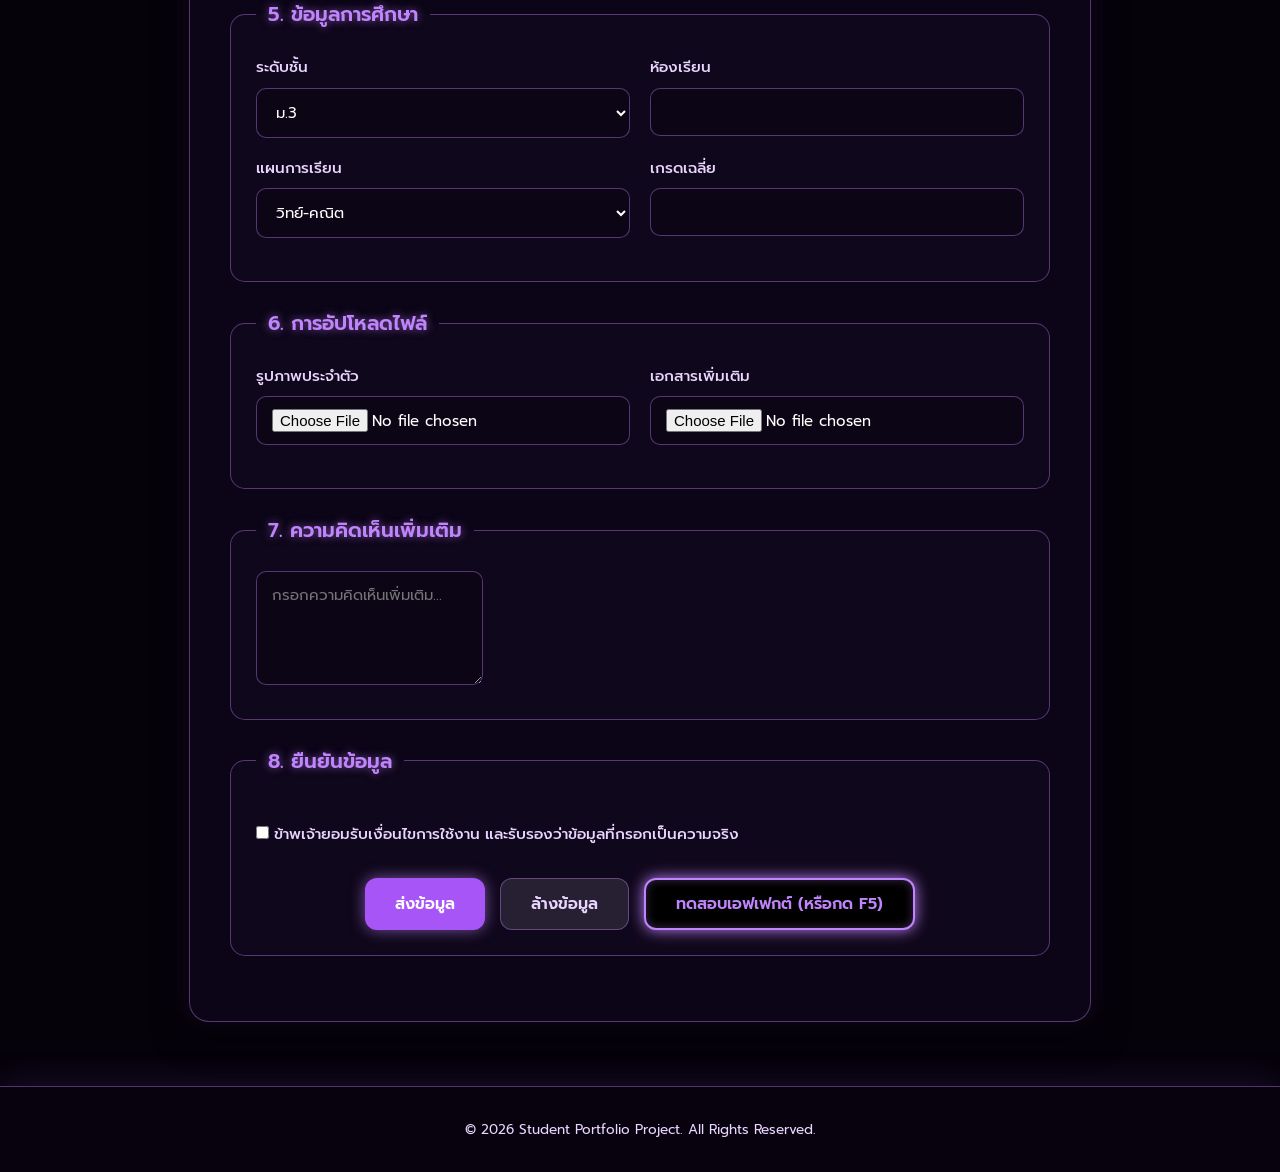
==== commit fe2c9ffe: "Update index.html" ====
--- a/index.html
+++ b/index.html
@@ -3,149 +3,163 @@
 <head>
     <meta charset="UTF-8">
     <meta name="viewport" content="width=device-width, initial-scale=1.0">
-    <title>🐱 Cat World & แบบฟอร์มเก็บข้อมูลนักเรียน</title>
+    <title>แบบฟอร์มเก็บข้อมูลนักเรียน | Student Portfolio</title>
     
     <!-- Google Fonts -->
     <link rel="preconnect" href="https://fonts.googleapis.com">
     <link rel="preconnect" href="https://fonts.gstatic.com" crossorigin>
-    <link href="https://fonts.googleapis.com/css2?family=Prompt:wght@300;400;500;600;700&display=swap" rel="stylesheet">
+    <link href="https://fonts.googleapis.com/css2?family=Prompt:wght@300;400;500;600;700&family=Cinzel:wght@700;900&display=swap" rel="stylesheet">
     
     <style>
+        :root {
+            --purple-bright: #d8b4fe;
+            --purple-neon: #c084fc;
+            --purple-glow: rgba(192, 132, 252, 0.6);
+            --purple-intense: #a855f7;
+            --bg-card: rgba(15, 7, 26, 0.85);
+            --border-purple: rgba(192, 132, 252, 0.4);
+            --text-primary: #ffffff;
+            --text-muted: #e9d5ff;
+            --input-bg: rgba(10, 5, 20, 0.7);
+        }
+
         * {
             margin: 0;
             padding: 0;
             box-sizing: border-box;
+        }
+
+        body {
             font-family: 'Prompt', sans-serif;
-        }
-
-        html {
-            scroll-behavior: smooth;
-        }
-
-        body {
-            background-color: #f4f7fb;
-            color: #333;
-            line-height: 1.7;
-        }
-
-        /* Header & Navbar */
-        header {
-            background-color: #ffffff;
-            box-shadow: 0 2px 10px rgba(0,0,0,0.08);
-            position: sticky;
-            top: 0;
+            color: var(--text-primary);
+            line-height: 1.6;
+            min-height: 100vh;
+            background-color: #05020a;
+            background-image: linear-gradient(rgba(5, 2, 10, 0.85), rgba(5, 2, 10, 0.95)), url('images/shadow-bg.jpg');
+            background-size: cover;
+            background-position: center;
+            background-repeat: no-repeat;
+            background-attachment: fixed;
+            overflow-x: hidden;
+            position: relative;
+        }
+
+        body::before {
+            content: '';
+            position: fixed;
+            top: -20%; left: -20%;
+            width: 140%; height: 140%;
+            background: radial-gradient(circle at 20% 30%, rgba(168, 85, 247, 0.15) 0%, transparent 50%),
+                        radial-gradient(circle at 80% 70%, rgba(192, 132, 252, 0.12) 0%, transparent 50%);
+            z-index: -2;
+            pointer-events: none;
+            animation: pulseGlow 8s ease-in-out infinite alternate;
+        }
+
+        @keyframes pulseGlow {
+            0% { transform: scale(1) rotate(0deg); opacity: 0.7; }
+            100% { transform: scale(1.1) rotate(3deg); opacity: 1; }
+        }
+
+        #neon-canvas, #shatter-canvas {
+            position: fixed;
+            top: 0; left: 0;
+            width: 100vw; height: 100vh;
+            pointer-events: none;
+        }
+        #neon-canvas { z-index: -1; }
+        #shatter-canvas { z-index: 999999; display: none; }
+
+        a { text-decoration: none; transition: all 0.3s ease; }
+
+        /* Navigation */
+        .navbar-header {
+            background: rgba(10, 4, 18, 0.85);
+            backdrop-filter: blur(16px);
+            border-bottom: 1px solid var(--border-purple);
+            position: sticky; top: 0;
             z-index: 1000;
+            box-shadow: 0 4px 25px rgba(168, 85, 247, 0.2);
         }
 
         .navbar {
             display: flex;
             justify-content: space-between;
             align-items: center;
-            max-width: 1100px;
+            max-width: 1200px;
             margin: 0 auto;
-            padding: 1rem 2rem;
-        }
-
-        .logo {
-            font-size: 1.5rem;
+            padding: 1.2rem 2rem;
+        }
+
+        .nav-logo {
+            font-size: 1.6rem;
             font-weight: 700;
-            color: #2196f3;
-        }
-
-        .nav-menu {
-            display: flex;
-            list-style: none;
-            gap: 1.2rem;
-        }
-
-        .nav-menu a {
-            text-decoration: none;
-            color: #555;
-            font-weight: 500;
-            transition: color 0.3s;
-        }
-
-        .nav-menu a:hover {
-            color: #2196f3;
-        }
-
-        /* Container & Sections */
-        .container {
+            color: #fff;
+            letter-spacing: 1px;
+            text-shadow: 0 0 10px rgba(255, 255, 255, 0.5);
+        }
+
+        .nav-logo span {
+            color: var(--purple-neon);
+            text-shadow: 0 0 15px var(--purple-neon), 0 0 30px var(--purple-intense);
+        }
+
+        .nav-menu { list-style: none; display: flex; gap: 2rem; }
+        .nav-link { color: var(--text-muted); font-weight: 400; position: relative; }
+        .nav-link::after {
+            content: ''; position: absolute; bottom: -5px; left: 0;
+            width: 0%; height: 2px;
+            background: var(--purple-neon);
+            box-shadow: 0 0 10px var(--purple-neon);
+            transition: width 0.3s ease;
+        }
+        .nav-link:hover::after, .nav-link.active::after { width: 100%; }
+        .nav-link:hover, .nav-link.active { color: #fff; text-shadow: 0 0 12px var(--purple-neon); }
+
+        /* Main Form Container */
+        .main-content {
             max-width: 950px;
             margin: 2rem auto;
             padding: 0 1.5rem;
         }
 
-        section {
-            background: #ffffff;
-            padding: 2.5rem;
-            border-radius: 16px;
-            margin-bottom: 2rem;
-            box-shadow: 0 10px 25px rgba(0,0,0,0.05);
-        }
-
-        h1, h2 {
-            color: #1565c0;
-            margin-bottom: 1.2rem;
-        }
-
-        p {
-            margin-bottom: 1rem;
-            text-indent: 2rem;
-        }
-
-        /* Images & Gallery */
-        .img-center {
-            width: 100%;
-            max-height: 400px;
-            object-fit: cover;
-            border-radius: 12px;
-            margin: 1rem 0;
-        }
-
-        .gallery {
-            display: grid;
-            grid-template-columns: repeat(auto-fit, minmax(250px, 1fr));
-            gap: 1rem;
-            margin-top: 1rem;
-        }
-
-        .gallery img {
-            width: 100%;
-            height: 220px;
-            object-fit: cover;
-            border-radius: 12px;
-        }
-
-        ul {
-            margin-left: 2rem;
-            margin-bottom: 1rem;
-        }
-
-        ul li {
-            margin-bottom: 0.5rem;
-        }
-
-        /* Form Elements & Layout */
+        .form-container {
+            background: var(--bg-card);
+            border: 1px solid var(--border-purple);
+            border-radius: 20px;
+            padding: 40px;
+            box-shadow: 0 15px 35px rgba(0, 0, 0, 0.6), 0 0 25px rgba(168, 85, 247, 0.15);
+            backdrop-filter: blur(12px);
+        }
+
+        h1 {
+            text-align: center;
+            color: var(--purple-bright);
+            text-shadow: 0 0 15px var(--purple-glow);
+            margin-bottom: 30px;
+            font-size: 2rem;
+        }
+
         fieldset {
-            border: 2px solid #bbdefb;
-            border-radius: 12px;
-            padding: 20px;
-            margin-bottom: 20px;
-            background: #fafafa;
+            border: 1.5px solid var(--border-purple);
+            border-radius: 15px;
+            padding: 25px;
+            margin-bottom: 25px;
+            background: rgba(20, 10, 35, 0.4);
         }
 
         legend {
-            color: #1565c0;
-            font-size: 1.1rem;
-            font-weight: bold;
-            padding: 0 10px;
+            color: var(--purple-neon);
+            font-size: 1.25rem;
+            font-weight: 600;
+            padding: 0 12px;
+            text-shadow: 0 0 8px var(--purple-glow);
         }
 
         .row {
             display: flex;
-            gap: 18px;
-            margin-bottom: 16px;
+            gap: 20px;
+            margin-bottom: 18px;
             flex-wrap: wrap;
         }
 
@@ -153,222 +167,272 @@
             flex: 1;
             display: flex;
             flex-direction: column;
-            gap: 6px;
             min-width: 220px;
         }
 
         label {
-            font-weight: 600;
-            color: #444;
+            margin-bottom: 8px;
+            font-weight: 500;
+            color: var(--text-muted);
             font-size: 0.95rem;
         }
 
         input, select, textarea {
-            padding: 12px;
-            border: 1px solid #ccc;
-            border-radius: 8px;
-            font-size: 0.95rem;
-            transition: all 0.3s;
-            background: #fff;
+            padding: 12px 15px;
+            background: var(--input-bg);
+            border: 1px solid var(--border-purple);
+            border-radius: 10px;
+            font-size: 15px;
+            color: #fff;
+            font-family: 'Prompt', sans-serif;
+            transition: all 0.3s ease;
+        }
+
+        select option {
+            background: #0f071a;
+            color: #fff;
         }
 
         input:focus, select:focus, textarea:focus {
             outline: none;
-            border-color: #2196f3;
-            box-shadow: 0 0 8px rgba(33,150,243,0.3);
-        }
-
-        textarea {
-            resize: vertical;
-        }
+            border-color: var(--purple-neon);
+            box-shadow: 0 0 12px var(--purple-glow);
+            background: rgba(20, 10, 35, 0.9);
+        }
+
+        textarea { resize: vertical; }
 
         .checkbox-group, .radio-group {
             display: flex;
             flex-wrap: wrap;
-            gap: 15px;
-            margin-top: 6px;
+            gap: 18px;
+            margin-top: 8px;
         }
 
         .checkbox-group label, .radio-group label {
             font-weight: normal;
             cursor: pointer;
-        }
-
-        input[type=color] {
+            display: flex;
+            align-items: center;
+            gap: 8px;
+        }
+
+        input[type="checkbox"], input[type="radio"] {
+            accent-color: var(--purple-intense);
+            cursor: pointer;
+        }
+
+        input[type="color"] {
             height: 48px;
             padding: 4px;
             cursor: pointer;
         }
 
-        /* Buttons */
         .buttons {
             text-align: center;
-            margin-top: 20px;
-        }
-
-        button, .btn-submit {
+            margin-top: 30px;
+            display: flex;
+            justify-content: center;
+            gap: 15px;
+            flex-wrap: wrap;
+        }
+
+        .btn {
             padding: 12px 30px;
-            margin: 5px;
+            border-radius: 12px;
+            font-weight: 600;
+            font-size: 1rem;
+            cursor: pointer;
+            transition: all 0.3s ease;
+            font-family: 'Prompt', sans-serif;
             border: none;
-            border-radius: 8px;
-            font-size: 1rem;
-            font-weight: 600;
-            cursor: pointer;
-            transition: 0.3s;
-        }
-
-        .submit, .btn-submit {
-            background: #2196f3;
+        }
+
+        .submit {
+            background: var(--purple-intense);
             color: white;
-        }
-
-        .submit:hover, .btn-submit:hover {
-            background: #1565c0;
+            box-shadow: 0 0 15px var(--purple-glow);
+        }
+
+        .submit:hover {
+            background: var(--purple-neon);
+            box-shadow: 0 0 25px var(--purple-neon);
+            transform: translateY(-2px);
         }
 
         .reset {
-            background: #90a4ae;
-            color: white;
+            background: rgba(255, 255, 255, 0.1);
+            color: var(--text-muted);
+            border: 1px solid var(--border-purple);
         }
 
         .reset:hover {
-            background: #607d8b;
-        }
-
-        .footer-check {
-            margin-top: 15px;
-        }
-
-        /* Comment Section Styles */
-        .comments-display {
-            border-top: 2px solid #eee;
-            padding-top: 1.5rem;
-            margin-top: 1.5rem;
-        }
-
-        .comment-item {
-            background-color: #f1f5f9;
-            border-left: 4px solid #2196f3;
-            padding: 1rem;
-            border-radius: 0 8px 8px 0;
-            margin-bottom: 1rem;
-            animation: fadeIn 0.4s ease;
-        }
-
-        .comment-author {
-            font-weight: 600;
-            color: #1565c0;
-            margin-bottom: 0.2rem;
-        }
-
-        .comment-text {
-            color: #444;
-            text-indent: 0;
-            margin-bottom: 0;
-        }
-
-        @keyframes fadeIn {
-            from { opacity: 0; transform: translateY(-10px); }
-            to { opacity: 1; transform: translateY(0); }
-        }
+            background: rgba(255, 255, 255, 0.2);
+            color: #fff;
+        }
+
+        .btn-atomic {
+            background: #000;
+            color: #c084fc;
+            border: 2px solid #c084fc;
+            box-shadow: 0 0 15px #c084fc, inset 0 0 10px rgba(192, 132, 252, 0.3);
+            position: relative;
+            overflow: hidden;
+            user-select: none;
+            -webkit-tap-highlight-color: transparent;
+        }
+
+        .btn-atomic:hover {
+            background: #c084fc;
+            color: #000;
+            box-shadow: 0 0 40px #c084fc, 0 0 80px rgba(192, 132, 252, 0.6);
+            transform: scale(1.05);
+            font-weight: 700;
+        }
+
+        .footer-check { margin-top: 20px; }
 
         /* Footer */
-        footer {
-            background-color: #1e293b;
-            color: #f8fafc;
+        .site-footer {
+            background: rgba(8, 3, 15, 0.95);
+            border-top: 1px solid var(--border-purple);
+            padding: 2rem 0;
+            margin-top: 4rem;
+            backdrop-filter: blur(10px);
+            box-shadow: 0 -10px 30px rgba(168, 85, 247, 0.1);
+        }
+
+        .footer-bottom {
             text-align: center;
-            padding: 2rem 1rem;
-            margin-top: 3rem;
-        }
-
-        footer p {
-            margin-bottom: 0.3rem;
-            text-indent: 0;
-        }
-
-        /* Responsive */
-        @media (max-width: 768px) {
-            .navbar {
-                flex-direction: column;
-                gap: 1rem;
-            }
-            .nav-menu {
-                flex-wrap: wrap;
-                justify-content: center;
-                gap: 0.8rem;
-            }
-            .row {
-                flex-direction: column;
-            }
-            button, .btn-submit {
-                width: 100%;
-                margin: 6px 0;
-            }
-            section {
-                padding: 1.5rem;
-            }
+            color: var(--text-muted);
+            font-size: 0.85rem;
+        }
+
+        /* ATOMIC OVERLAY & FX */
+        #atomic-overlay {
+            position: fixed; top: 0; left: 0; width: 100vw; height: 100vh;
+            background: rgba(2, 0, 5, 0.92); z-index: 999998;
+            display: none; justify-content: center; align-items: center; overflow: hidden; pointer-events: none;
+        }
+        #atomic-overlay.active { display: flex; pointer-events: auto; }
+
+        #time-rewind-clock {
+            position: absolute; top: 50%; left: 50%; width: 380px; height: 380px;
+            margin-top: -190px; margin-left: -190px; border-radius: 50%;
+            border: 2px solid rgba(192, 132, 252, 0.6);
+            box-shadow: 0 0 40px #c084fc, inset 0 0 30px #a855f7;
+            background: radial-gradient(circle, rgba(168, 85, 247, 0.15) 0%, rgba(5, 2, 10, 0.6) 70%);
+            z-index: 5; opacity: 0; transform: scale(0.5) rotate(0deg);
+            transition: opacity 0.5s ease, transform 0.8s cubic-bezier(0.1, 0.8, 0.2, 1); pointer-events: none;
+        }
+        #atomic-overlay.exploding #time-rewind-clock { opacity: 1; transform: scale(1) rotate(-180deg); }
+        .clock-face { position: relative; width: 100%; height: 100%; }
+        .clock-num { position: absolute; font-family: 'Cinzel', serif; font-size: 1.4rem; font-weight: 700; color: #e9d5ff; text-shadow: 0 0 12px #c084fc; }
+        .num-12 { top: 15px; left: 50%; transform: translateX(-50%); }
+        .num-3  { right: 20px; top: 50%; transform: translateY(-50%); }
+        .num-6  { bottom: 15px; left: 50%; transform: translateX(-50%); }
+        .num-9  { left: 20px; top: 50%; transform: translateY(-50%); }
+        .clock-hand { position: absolute; bottom: 50%; left: 50%; transform-origin: bottom center; background: #ffffff; border-radius: 4px; box-shadow: 0 0 15px #c084fc, 0 0 25px #a855f7; }
+        .hand-hour { width: 6px; height: 90px; margin-left: -3px; }
+        .hand-minute { width: 4px; height: 130px; margin-left: -2px; }
+        .clock-center { position: absolute; top: 50%; left: 50%; width: 16px; height: 16px; margin-top: -8px; margin-left: -8px; border-radius: 50%; background: #fff; box-shadow: 0 0 15px #c084fc; }
+
+        .slash-effect {
+            position: absolute; top: 50%; left: -20%; width: 140%; height: 12px; margin-top: -6px;
+            background: linear-gradient(90deg, transparent 0%, #ffffff 30%, #e9d5ff 50%, #ffffff 70%, transparent 100%);
+            box-shadow: 0 0 25px #ffffff, 0 0 50px #c084fc, 0 0 100px #a855f7;
+            transform-origin: center center; transform: rotate(-5deg) scaleX(0); opacity: 0; z-index: 100; pointer-events: none;
+        }
+        #atomic-overlay.slashing .slash-effect { animation: slashTrigger 0.18s cubic-bezier(0.05, 0.9, 0.1, 1) forwards; }
+        @keyframes slashTrigger {
+            0% { transform: rotate(-5deg) scaleX(0); opacity: 1; }
+            50% { opacity: 1; height: 18px; }
+            100% { transform: rotate(-5deg) scaleX(1); opacity: 0.8; height: 4px; }
+        }
+
+        .shockwave-effect {
+            position: absolute; top: 50%; left: 50%; width: 10px; height: 10px; border-radius: 50%;
+            background: radial-gradient(circle, rgba(255,255,255,1) 0%, rgba(192,132,252,0.9) 30%, rgba(168,85,247,0.5) 60%, transparent 80%);
+            transform: translate(-50%, -50%) scale(0); opacity: 0; z-index: 50; pointer-events: none;
+        }
+        #atomic-overlay.exploding .shockwave-effect { animation: atomicExplode 1.2s cubic-bezier(0.08, 0.82, 0.17, 1) forwards; }
+        @keyframes atomicExplode {
+            0% { transform: translate(-50%, -50%) scale(0); opacity: 1; }
+            25% { opacity: 1; box-shadow: 0 0 120px #c084fc, 0 0 250px #a855f7, inset 0 0 100px #fff; }
+            100% { transform: translate(-50%, -50%) scale(280); opacity: 0; }
+        }
+
+        .atomic-text-wrapper {
+            position: relative; font-family: 'Cinzel', serif; font-size: 4.8rem; font-weight: 900;
+            color: #ffffff; z-index: 10; letter-spacing: 12px; display: flex; gap: 1.5rem;
+        }
+        .word-group {
+            display: flex; opacity: 0; transform: scale(0.8);
+            transition: opacity 0.25s ease-out, transform 0.25s ease-out, filter 0.25s ease-out; filter: blur(8px);
+        }
+        .word-group.show { opacity: 1; transform: scale(1); filter: blur(0px); text-shadow: 0 0 20px #c084fc, 0 0 40px #a855f7; }
+        .shatter-char { display: inline-block; transition: transform 0.8s cubic-bezier(0.1, 0.8, 0.2, 1), opacity 0.7s ease-out, filter 0.7s ease-out; }
+
+        @media(max-width: 768px) {
+            .main-content { padding: 0 10px; }
+            .form-container { padding: 20px; }
+            .row { flex-direction: column; gap: 12px; }
+            .buttons { flex-direction: column; }
+            .btn { width: 100%; margin: 4px 0; }
+            .atomic-text-wrapper { font-size: 2.2rem; letter-spacing: 4px; gap: 0.8rem; }
         }
     </style>
 </head>
 <body>
 
-    <!-- 1. ส่วนหัวเว็บไซต์ (Header & Navigation) -->
-    <header>
+    <audio id="atomic-sound" src="atomic.mp3" preload="auto" playsinline></audio>
+    <canvas id="neon-canvas"></canvas>
+    <canvas id="shatter-canvas"></canvas>
+
+    <div id="atomic-overlay">
+        <div class="slash-effect"></div>
+        <div class="shockwave-effect"></div>
+        <div class="shockwave-effect"></div>
+        <div id="time-rewind-clock">
+            <div class="clock-face">
+                <span class="clock-num num-12">XII</span>
+                <span class="clock-num num-3">III</span>
+                <span class="clock-num num-6">VI</span>
+                <span class="clock-num num-9">IX</span>
+                <div class="clock-hand hand-hour" id="clock-hour"></div>
+                <div class="clock-hand hand-minute" id="clock-minute"></div>
+                <div class="clock-center"></div>
+            </div>
+        </div>
+
+        <div class="atomic-text-wrapper">
+            <div class="word-group word-i" id="w-i"><span class="shatter-char">I</span></div>
+            <div class="word-group word-am" id="w-am"><span class="shatter-char">A</span><span class="shatter-char">M</span></div>
+            <div class="word-group word-atomic" id="w-atomic">
+                <span class="shatter-char">A</span><span class="shatter-char">T</span><span class="shatter-char">O</span><span class="shatter-char">M</span><span class="shatter-char">I</span><span class="shatter-char">C</span>
+            </div>
+        </div>
+    </div>
+
+    <header class="navbar-header">
         <nav class="navbar">
-            <div class="logo">🐱 Cat World & Student Portal</div>
+            <a href="index.html" class="nav-logo">PORTFOLIO<span>.M3</span></a>
             <ul class="nav-menu">
-                <li><a href="#about">เกี่ยวกับแมว</a></li>
-                <li><a href="#benefits">ข้อดีของการเลี้ยง</a></li>
-                <li><a href="#gallery">รูปภาพ</a></li>
-                <li><a href="#student-form">แบบฟอร์มข้อมูลนักเรียน</a></li>
-                <li><a href="#comments">ความคิดเห็น</a></li>
+                <li><a href="index.html" class="nav-link active">หน้าแรก</a></li>
+                <li><a href="profile.html" class="nav-link">ประวัติส่วนตัว</a></li>
+                <li><a href="education.html" class="nav-link">การศึกษา</a></li>
+                <li><a href="hobby.html" class="nav-link">งานอดิเรก</a></li>
+                <li><a href="contact.html" class="nav-link">ติดต่อ</a></li>
             </ul>
         </nav>
     </header>
 
-    <div class="container">
-
-        <!-- 2. ส่วนเนื้อหาบทความ (Content) -->
-        <section id="about">
-            <h1>ทำความรู้จักกับ "แมว" สัตว์เลี้ยงยอดฮิต</h1>
-            <img src="https://images.unsplash.com/photo-1514888286974-6c03e2ca1dba?auto=format&fit=crop&w=800&q=80" alt="แมวส้มทำหน้าน่ารัก" class="img-center">
-            
-            <p>
-                แมว (Cat) เป็นสัตว์เลี้ยงลูกด้วยนมที่ได้รับความนิยมอย่างมากทั่วโลก ด้วยนิสัยที่เข้าถึงง่าย รูปร่างที่กะทัดรัด และความน่ารักเฉพาะตัว แมวเป็นสัตว์ที่มีเอกลักษณ์เฉพาะตัว บางตัวอาจจะขี้อ้อน ในขณะที่บางตัวอาจมีความเป็นตัวของตัวเองสูง ทำให้การเลี้ยงแมวมีความท้าทายและสนุกสนานสำหรับผู้เลี้ยงอยู่เสมอ
-            </p>
-            <p>
-                การดูแลแมวให้มีสุขภาพดีไม่ใช่เรื่องยาก แต่ต้องอาศัยความใส่ใจในเรื่องของอาหารการกิน ความสะอาด และสถานที่อยู่อาศัย การเตรียมพื้นที่ที่ปลอดภัยและมีของเล่นให้แมวได้ปลดปล่อยพลังงาน ถือเป็นสิ่งสำคัญที่ช่วยลดความเครียดและทำให้แมวมีอารมณ์ดีอยู่ตลอดเวลา
-            </p>
-        </section>
-
-        <section id="benefits">
-            <h2>ข้อดีของการเลี้ยงแมวในบ้าน</h2>
-            <p>
-                นอกจากความน่ารักแล้ว การเลี้ยงแมวยังส่งผลดีต่อสุขภาพกายและสุขภาพจิตของผู้เลี้ยงอย่างไม่น่าเชื่อ งานวิจัยหลายแห่งพบว่าการได้ลูบขนแมวหรือฟังเสียงคราง (Purr) ของแมว สามารถช่วยลดระดับความเครียด และทำให้ความดันโลหิตลดลงได้อย่างมีนัยสำคัญ
-            </p>
-
-            <h3>ประโยชน์หลัก ๆ ของการมีแมวเป็นเพื่อน:</h3>
-            <ul>
-                <li>ช่วยลดความเครียดและความวิตกกังวลในชีวิตประจำวัน</li>
-                <li>ฝึกความรับผิดชอบในการดูแลหนึ่งชีวิต</li>
-                <li>แมวใช้พื้นที่น้อย เหมาะสำหรับการเลี้ยงในคอนโดหรือบ้านพักอาศัย</li>
-                <li>ช่วยกำจัดสัตว์รบกวน เช่น หนู หรือแมลงเล็ก ๆ ภายในบ้าน</li>
-            </ul>
-        </section>
-
-        <section id="gallery">
-            <h2>ประมวลภาพความน่ารัก</h2>
-            <div class="gallery">
-                <img src="https://images.unsplash.com/photo-1573865526739-10659fec78a5?auto=format&fit=crop&w=500&q=80" alt="แมวนอนหลับ">
-                <img src="https://images.unsplash.com/photo-1533738363-b7f9aef128ce?auto=format&fit=crop&w=500&q=80" alt="แมวใส่แว่นตา">
-            </div>
-        </section>
-
-        <!-- 3. แบบฟอร์มเก็บข้อมูลนักเรียน -->
-        <section id="student-form">
-            <h2>📘 แบบฟอร์มเก็บข้อมูลนักเรียน</h2>
+    <main class="main-content">
+        <div class="form-container">
+            <h1>📘 แบบฟอร์มเก็บข้อมูลนักเรียน</h1>
+
             <form action="#" method="POST" enctype="multipart/form-data">
-                
+
                 <!-- ข้อมูลส่วนตัว -->
                 <fieldset>
                     <legend>1. ข้อมูลส่วนตัว</legend>
@@ -427,7 +491,7 @@
                     </div>
                     <div class="form-group">
                         <label for="address">ที่อยู่</label>
-                        <textarea id="address" rows="3"></textarea>
+                        <textarea id="address" rows="4"></textarea>
                     </div>
                 </fieldset>
 
@@ -442,8 +506,8 @@
                             <label><input type="radio" name="gender" value="other"> อื่น ๆ</label>
                         </div>
                     </div>
-
-                    <div class="row" style="margin-top: 10px;">
+                    <br>
+                    <div class="row">
                         <div class="form-group">
                             <label for="religion">ศาสนา</label>
                             <select id="religion">
@@ -481,11 +545,11 @@
                         <label><input type="checkbox" name="hobby" value="music"> ฟังเพลง</label>
                         <label><input type="checkbox" name="hobby" value="coding"> เขียนโปรแกรม</label>
                     </div>
-
-                    <div class="row" style="margin-top: 15px;">
+                    <br>
+                    <div class="row">
                         <div class="form-group">
                             <label for="fav-color">สีที่ชอบ</label>
-                            <input type="color" id="fav-color">
+                            <input type="color" id="fav-color" value="#a855f7">
                         </div>
                         <div class="form-group">
                             <label for="fav-website">เว็บไซต์ที่ชอบ</label>
@@ -514,7 +578,6 @@
                             <input type="text" id="classroom">
                         </div>
                     </div>
-
                     <div class="row">
                         <div class="form-group">
                             <label for="program">แผนการเรียน</label>
@@ -546,7 +609,7 @@
                     </div>
                 </fieldset>
 
-                <!-- ความคิดเห็นเพิ่มเติมเกี่ยวกับฟอร์ม -->
+                <!-- ความคิดเห็น -->
                 <fieldset>
                     <legend>7. ความคิดเห็นเพิ่มเติม</legend>
                     <textarea rows="4" placeholder="กรอกความคิดเห็นเพิ่มเติม..."></textarea>
@@ -560,83 +623,205 @@
                             <input type="checkbox" required> ข้าพเจ้ายอมรับเงื่อนไขการใช้งาน และรับรองว่าข้อมูลที่กรอกเป็นความจริง
                         </label>
                     </div>
+
                     <div class="buttons">
-                        <button class="submit" type="submit">ส่งข้อมูลนักเรียน</button>
-                        <button class="reset" type="reset">ล้างข้อมูล</button>
+                        <button class="btn submit" type="submit">ส่งข้อมูล</button>
+                        <button class="btn reset" type="reset">ล้างข้อมูล</button>
+                        <button id="btn-atomic-power" type="button" class="btn btn-atomic">ทดสอบเอฟเฟกต์ (หรือกด F5)</button>
                     </div>
                 </fieldset>
 
             </form>
-        </section>
-
-        <!-- 4. ระบบแสดงความคิดเห็น (Comment Section) -->
-        <section id="comments">
-            <h2>💬 ระบบแสดงความคิดเห็นทั่วไป</h2>
+        </div>
+    </main>
+
+    <footer class="site-footer">
+        <div class="footer-bottom">
+            <p>&copy; 2026 Student Portfolio Project. All Rights Reserved.</p>
+        </div>
+    </footer>
+
+    <script>
+        // Background Neon Particle System
+        const neonCanvas = document.getElementById('neon-canvas');
+        const neonCtx = neonCanvas.getContext('2d');
+        let bgParticles = [];
+
+        function resizeCanvas() {
+            neonCanvas.width = window.innerWidth;
+            neonCanvas.height = window.innerHeight;
+        }
+        window.addEventListener('resize', resizeCanvas);
+        resizeCanvas();
+
+        function animateBgParticles() {
+            neonCtx.clearRect(0, 0, neonCanvas.width, neonCanvas.height);
+            bgParticles.forEach(p => { p.update(); p.draw(); });
+            requestAnimationFrame(animateBgParticles);
+        }
+        animateBgParticles();
+
+        // Shatter Canvas Effect
+        const shatterCanvas = document.getElementById('shatter-canvas');
+        const sCtx = shatterCanvas.getContext('2d');
+        let shards = [];
+        let shatterAnimId = null;
+
+        function initShatterCanvas() {
+            shatterCanvas.width = window.innerWidth;
+            shatterCanvas.height = window.innerHeight;
+        }
+        window.addEventListener('resize', initShatterCanvas);
+        initShatterCanvas();
+
+        function createShards() {
+            shards = [];
+            const w = shatterCanvas.width;
+            const h = shatterCanvas.height;
+            const rows = 12;
+            const cols = 16;
+            const cellW = w / cols;
+            const cellH = h / rows;
             
-            <form id="commentForm" class="comment-form">
-                <div class="form-group">
-                    <label for="username">ชื่อของคุณ:</label>
-                    <input type="text" id="username" placeholder="กรอกชื่อของคุณ" required>
-                </div>
-                <div class="form-group">
-                    <label for="userComment">ข้อความความคิดเห็น:</label>
-                    <textarea id="userComment" rows="3" placeholder="เขียนความคิดเห็นที่นี่..." required></textarea>
-                </div>
-                <button type="submit" class="btn-submit">ส่งความคิดเห็น</button>
-            </form>
-
-            <div class="comments-display">
-                <h3>ความคิดเห็นทั้งหมด</h3>
-                <div id="commentList">
-                    <!-- ความคิดเห็นจะแสดงตรงนี้ผ่าน JavaScript -->
-                </div>
-            </div>
-        </section>
-
-    </div>
-
-    <!-- 5. ส่วนท้ายเว็บไซต์ (Footer) -->
-    <footer>
-        <p><strong>จัดทำโดย:</strong> นายสมชาย สายชล</p>
-        <p><strong>ชั้นเรียน:</strong> มัธยมศึกษาปีที่ 3/1</p>
-        <p><strong>ปีการศึกษา:</strong> 2569</p>
-    </footer>
-
-    <!-- JavaScript สำหรับระบบแสดงความคิดเห็น -->
-    <script>
-        const commentForm = document.getElementById('commentForm');
-        const usernameInput = document.getElementById('username');
-        const userCommentInput = document.getElementById('userComment');
-        const commentList = document.getElementById('commentList');
-
-        commentForm.addEventListener('submit', function(e) {
-            e.preventDefault(); // ป้องกันหน้าเว็บรีเฟรช
-
-            const name = usernameInput.value.trim();
-            const commentText = userCommentInput.value.trim();
-
-            if (name && commentText) {
-                // สร้างกล่องความคิดเห็นใหม่
-                const commentItem = document.createElement('div');
-                commentItem.className = 'comment-item';
-
-                const authorDiv = document.createElement('div');
-                authorDiv.className = 'comment-author';
-                authorDiv.textContent = name;
-
-                const textP = document.createElement('p');
-                textP.className = 'comment-text';
-                textP.textContent = commentText;
-
-                commentItem.appendChild(authorDiv);
-                commentItem.appendChild(textP);
-
-                // แสดงความคิดเห็นล่าสุดไว้ด้านบนสุด
-                commentList.prepend(commentItem);
-
-                // ล้างข้อมูลในช่องกรอก
-                usernameInput.value = '';
-                userCommentInput.value = '';
+            for (let r = 0; r < rows; r++) {
+                for (let c = 0; c < cols; c++) {
+                    const x = c * cellW;
+                    const y = r * cellH;
+                    const centerX = x + cellW / 2;
+                    const centerY = y + cellH / 2;
+                    const angle = Math.atan2(centerY - h / 2, centerX - w / 2) + (Math.random() - 0.5) * 0.5;
+                    const force = 15 + Math.random() * 35;
+
+                    shards.push({
+                        x: x, y: y, w: cellW, h: cellH, origX: x, origY: y,
+                        vx: Math.cos(angle) * force, vy: Math.sin(angle) * force,
+                        rot: 0, vRot: (Math.random() - 0.5) * 0.3, opacity: 1, progress: 0
+                    });
+                }
+            }
+        }
+
+        function triggerShatterEffect(durationMs = 4200) {
+            shatterCanvas.style.display = 'block';
+            createShards();
+            const startTime = performance.now();
+
+            function renderShatter(now) {
+                const elapsed = now - startTime;
+                const halfDuration = durationMs / 2;
+                sCtx.clearRect(0, 0, shatterCanvas.width, shatterCanvas.height);
+
+                let phase = 0;
+                if (elapsed < halfDuration) {
+                    phase = Math.sin((elapsed / halfDuration) * (Math.PI / 2));
+                } else if (elapsed < durationMs) {
+                    let y = (elapsed - halfDuration) / halfDuration;
+                    phase = Math.cos(y * (Math.PI / 2));
+                } else {
+                    sCtx.clearRect(0, 0, shatterCanvas.width, shatterCanvas.height);
+                    shatterCanvas.style.display = 'none';
+                    return;
+                }
+
+                shards.forEach(s => {
+                    sCtx.save();
+                    const currentX = s.origX + s.vx * phase * 15;
+                    const currentY = s.origY + s.vy * phase * 15;
+                    const currentRot = s.vRot * phase * 20;
+
+                    sCtx.translate(currentX + s.w / 2, currentY + s.h / 2);
+                    sCtx.rotate(currentRot);
+                    sCtx.fillStyle = `rgba(192, 132, 252, ${0.15 + phase * 0.45})`;
+                    sCtx.strokeStyle = `rgba(255, 255, 255, ${0.4 + phase * 0.6})`;
+                    sCtx.lineWidth = 1.5;
+
+                    sCtx.beginPath();
+                    sCtx.rect(-s.w / 2, -s.h / 2, s.w, s.h);
+                    sCtx.fill();
+                    sCtx.stroke();
+                    sCtx.restore();
+                });
+                shatterAnimId = requestAnimationFrame(renderShatter);
+            }
+            if (shatterAnimId) cancelAnimationFrame(shatterAnimId);
+            shatterAnimId = requestAnimationFrame(renderShatter);
+        }
+
+        // Clock Rewind Animation
+        let clockAnimId = null;
+        function startClockRewind(durationMs = 4200) {
+            const hourHand = document.getElementById('clock-hour');
+            const minuteHand = document.getElementById('clock-minute');
+            if (!hourHand || !minuteHand) return;
+            const startTime = performance.now();
+
+            function animateClock(now) {
+                const elapsed = now - startTime;
+                if (elapsed <= durationMs) {
+                    const progress = elapsed / durationMs;
+                    minuteHand.style.transform = `rotate(${-progress * 4320}deg)`;
+                    hourHand.style.transform = `rotate(${-progress * 360}deg)`;
+                    clockAnimId = requestAnimationFrame(animateClock);
+                } else {
+                    minuteHand.style.transform = 'rotate(0deg)';
+                    hourHand.style.transform = 'rotate(0deg)';
+                }
+            }
+            if (clockAnimId) cancelAnimationFrame(clockAnimId);
+            clockAnimId = requestAnimationFrame(animateClock);
+        }
+
+        // Atomic Effect Handler
+        document.addEventListener('DOMContentLoaded', function() {
+            const btnAtomic = document.getElementById('btn-atomic-power');
+            const overlay = document.getElementById('atomic-overlay');
+            const sound = document.getElementById('atomic-sound');
+            const wordI = document.getElementById('w-i');
+            const wordAm = document.getElementById('w-am');
+            const wordAtomic = document.getElementById('w-atomic');
+
+            const handlePlay = function(e) {
+                if (e) e.preventDefault();
+                
+                if (sound) {
+                    sound.currentTime = 0;
+                    sound.volume = 1.0;
+                    sound.play().catch((error) => {
+                        console.error("Audio error:", error);
+                    });
+                }
+
+                overlay.classList.remove('active', 'slashing', 'exploding');
+                wordI.classList.remove('show');
+                wordAm.classList.remove('show');
+                wordAtomic.classList.remove('show');
+
+                overlay.classList.add('active');
+                setTimeout(() => wordI.classList.add('show'), 200);
+                setTimeout(() => wordAm.classList.add('show'), 1500);
+                setTimeout(() => wordAtomic.classList.add('show'), 3000);
+                setTimeout(() => overlay.classList.add('slashing'), 4200); 
+                setTimeout(() => {
+                    overlay.classList.add('exploding');
+                    triggerShatterEffect(4200); 
+                    startClockRewind(4200);
+                }, 4500); 
+                setTimeout(() => {
+                    overlay.classList.remove('active', 'slashing', 'exploding');
+                }, 9000);
+            };
+
+            // ดักจับการกดปุ่ม F5
+            document.addEventListener('keydown', function(e) {
+                if (e.key === 'F5' || e.keyCode === 116) {
+                    e.preventDefault();
+                    handlePlay();
+                }
+            });
+
+            if (btnAtomic && overlay) {
+                btnAtomic.addEventListener('touchstart', handlePlay, { passive: false });
+                btnAtomic.addEventListener('click', handlePlay);
             }
         });
     </script>
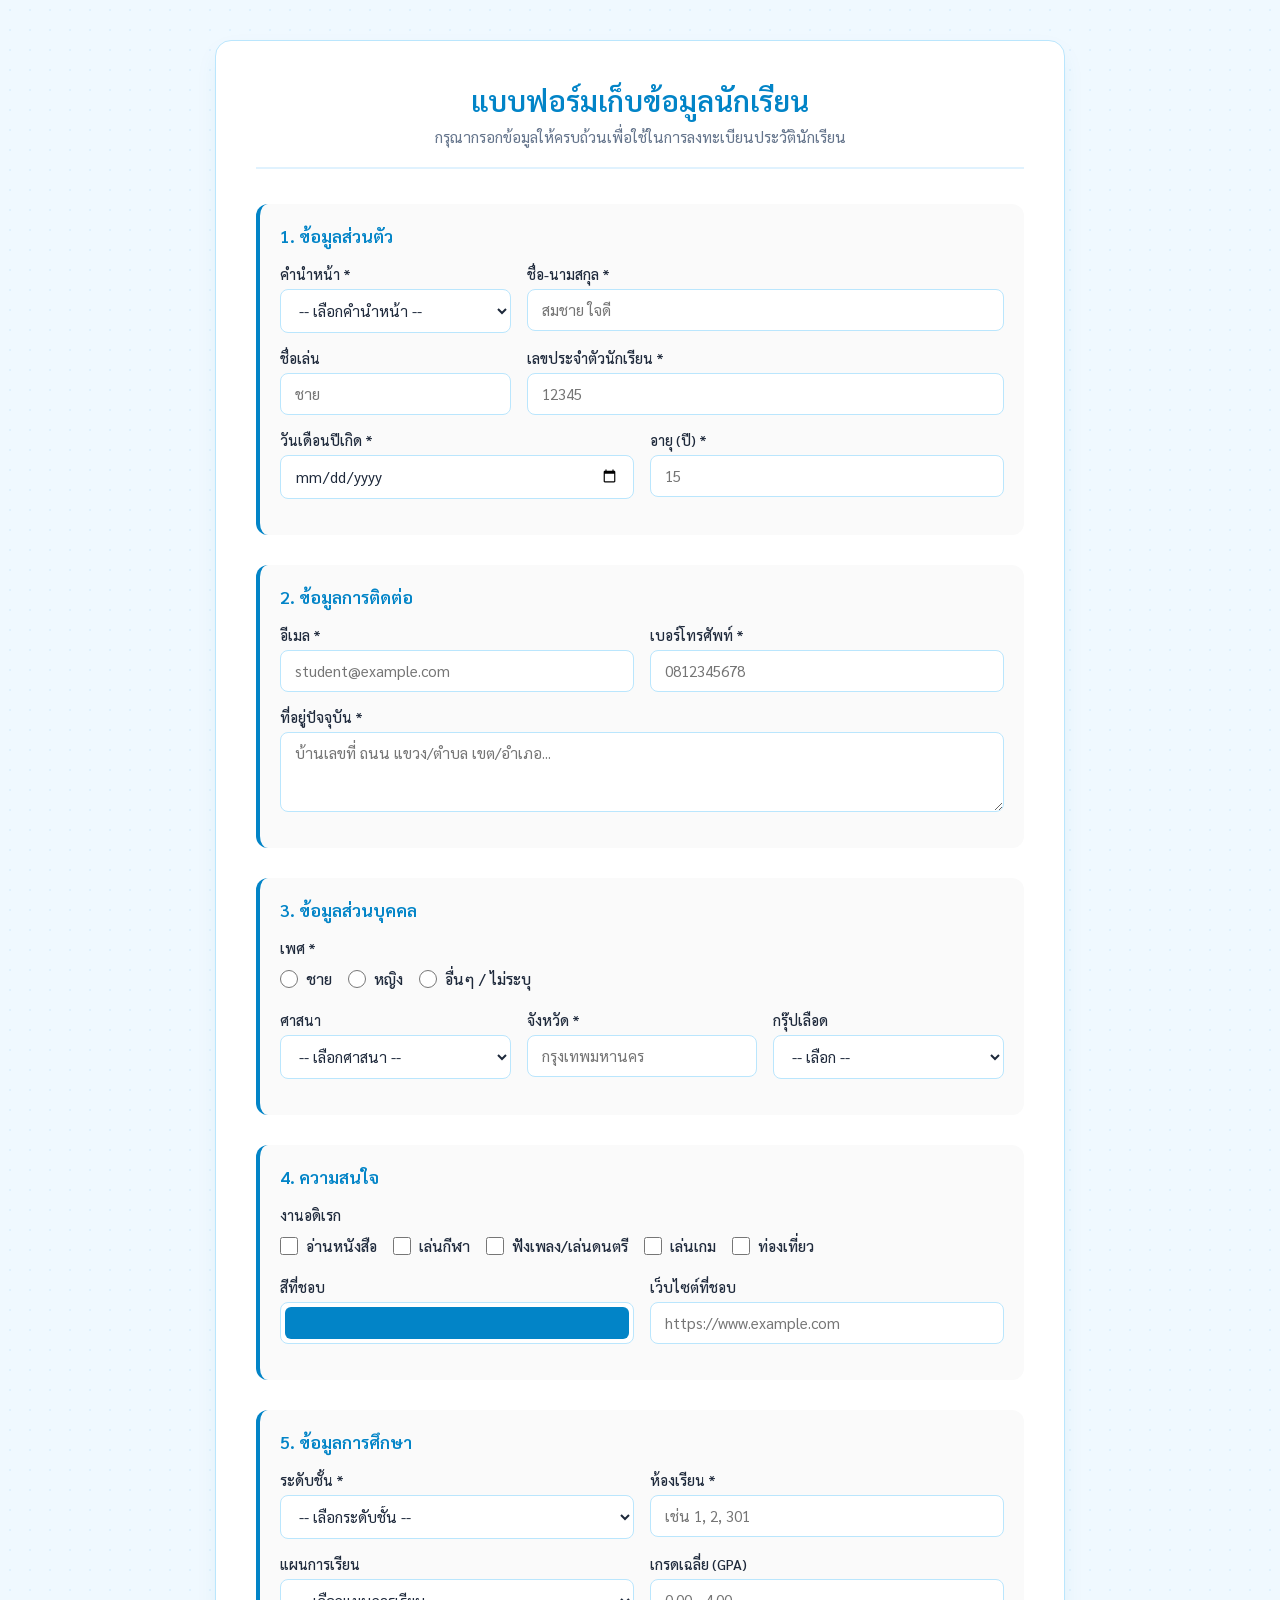
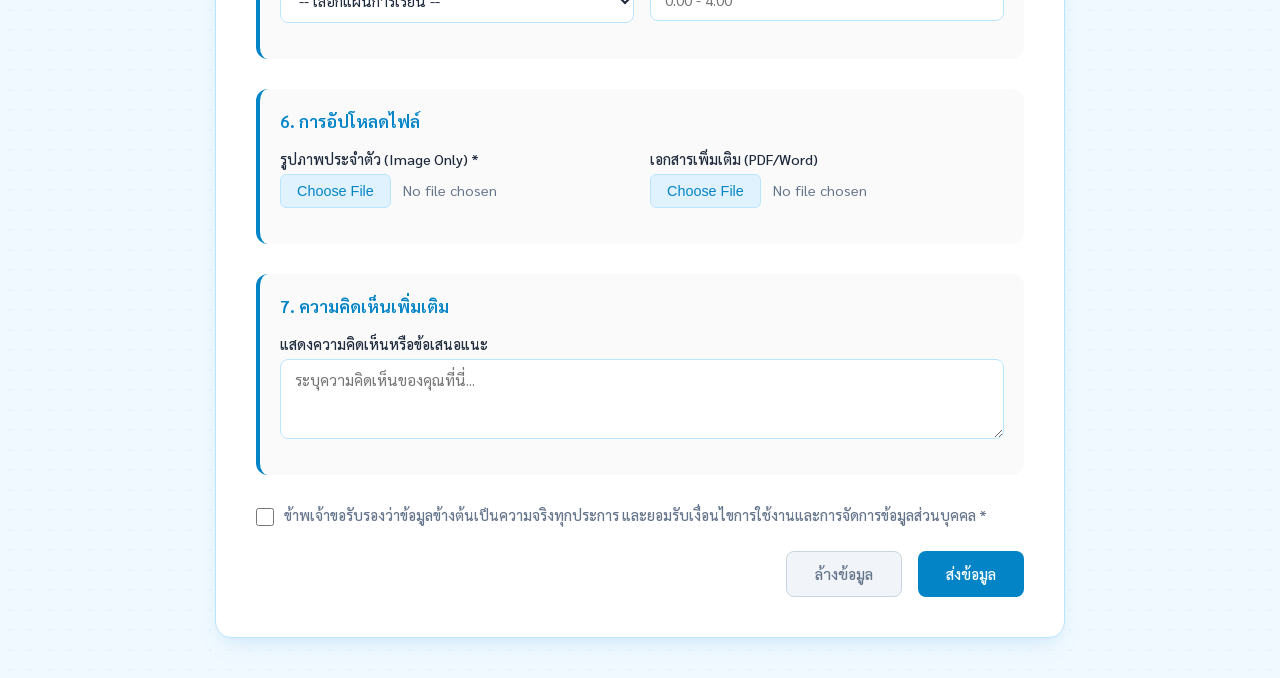
==== commit a4d7a554: "Update index.html" ====
--- a/index.html
+++ b/index.html
@@ -3,827 +3,527 @@
 <head>
     <meta charset="UTF-8">
     <meta name="viewport" content="width=device-width, initial-scale=1.0">
-    <title>แบบฟอร์มเก็บข้อมูลนักเรียน | Student Portfolio</title>
-    
-    <!-- Google Fonts -->
-    <link rel="preconnect" href="https://fonts.googleapis.com">
-    <link rel="preconnect" href="https://fonts.gstatic.com" crossorigin>
-    <link href="https://fonts.googleapis.com/css2?family=Prompt:wght@300;400;500;600;700&family=Cinzel:wght@700;900&display=swap" rel="stylesheet">
-    
+    <title>แบบฟอร์มเก็บข้อมูลนักเรียน</title>
+    <link href="https://fonts.googleapis.com/css2?family=Sarabun:wght@300;400;500;600&display=swap" rel="stylesheet">
     <style>
         :root {
-            --purple-bright: #d8b4fe;
-            --purple-neon: #c084fc;
-            --purple-glow: rgba(192, 132, 252, 0.6);
-            --purple-intense: #a855f7;
-            --bg-card: rgba(15, 7, 26, 0.85);
-            --border-purple: rgba(192, 132, 252, 0.4);
-            --text-primary: #ffffff;
-            --text-muted: #e9d5ff;
-            --input-bg: rgba(10, 5, 20, 0.7);
+            --primary-color: #0284c7;
+            --primary-hover: #0369a1;
+            --secondary-color: #e0f2fe;
+            --bg-color: #f0f9ff;
+            --card-bg: #ffffff;
+            --text-color: #1e293b;
+            --text-light: #64748b;
+            --border-color: #bae6fd;
+            --focus-ring: #38bdf8;
+            --danger-color: #ef4444;
+            --danger-hover: #dc2626;
         }
 
         * {
+            box-sizing: border-box;
             margin: 0;
             padding: 0;
-            box-sizing: border-box;
+            font-family: 'Sarabun', sans-serif;
         }
 
         body {
-            font-family: 'Prompt', sans-serif;
-            color: var(--text-primary);
-            line-height: 1.6;
+            background-color: var(--bg-color);
+            background-image: radial-gradient(#e0f2fe 1px, transparent 1px);
+            background-size: 20px 20px;
+            color: var(--text-color);
+            display: flex;
+            justify-content: center;
+            align-items: center;
             min-height: 100vh;
-            background-color: #05020a;
-            background-image: linear-gradient(rgba(5, 2, 10, 0.85), rgba(5, 2, 10, 0.95)), url('images/shadow-bg.jpg');
-            background-size: cover;
-            background-position: center;
-            background-repeat: no-repeat;
-            background-attachment: fixed;
-            overflow-x: hidden;
-            position: relative;
-        }
-
-        body::before {
-            content: '';
-            position: fixed;
-            top: -20%; left: -20%;
-            width: 140%; height: 140%;
-            background: radial-gradient(circle at 20% 30%, rgba(168, 85, 247, 0.15) 0%, transparent 50%),
-                        radial-gradient(circle at 80% 70%, rgba(192, 132, 252, 0.12) 0%, transparent 50%);
-            z-index: -2;
-            pointer-events: none;
-            animation: pulseGlow 8s ease-in-out infinite alternate;
-        }
-
-        @keyframes pulseGlow {
-            0% { transform: scale(1) rotate(0deg); opacity: 0.7; }
-            100% { transform: scale(1.1) rotate(3deg); opacity: 1; }
-        }
-
-        #neon-canvas, #shatter-canvas {
-            position: fixed;
-            top: 0; left: 0;
-            width: 100vw; height: 100vh;
-            pointer-events: none;
-        }
-        #neon-canvas { z-index: -1; }
-        #shatter-canvas { z-index: 999999; display: none; }
-
-        a { text-decoration: none; transition: all 0.3s ease; }
-
-        /* Navigation */
-        .navbar-header {
-            background: rgba(10, 4, 18, 0.85);
-            backdrop-filter: blur(16px);
-            border-bottom: 1px solid var(--border-purple);
-            position: sticky; top: 0;
-            z-index: 1000;
-            box-shadow: 0 4px 25px rgba(168, 85, 247, 0.2);
-        }
-
-        .navbar {
-            display: flex;
-            justify-content: space-between;
-            align-items: center;
-            max-width: 1200px;
-            margin: 0 auto;
-            padding: 1.2rem 2rem;
-        }
-
-        .nav-logo {
-            font-size: 1.6rem;
-            font-weight: 700;
-            color: #fff;
-            letter-spacing: 1px;
-            text-shadow: 0 0 10px rgba(255, 255, 255, 0.5);
-        }
-
-        .nav-logo span {
-            color: var(--purple-neon);
-            text-shadow: 0 0 15px var(--purple-neon), 0 0 30px var(--purple-intense);
-        }
-
-        .nav-menu { list-style: none; display: flex; gap: 2rem; }
-        .nav-link { color: var(--text-muted); font-weight: 400; position: relative; }
-        .nav-link::after {
-            content: ''; position: absolute; bottom: -5px; left: 0;
-            width: 0%; height: 2px;
-            background: var(--purple-neon);
-            box-shadow: 0 0 10px var(--purple-neon);
-            transition: width 0.3s ease;
-        }
-        .nav-link:hover::after, .nav-link.active::after { width: 100%; }
-        .nav-link:hover, .nav-link.active { color: #fff; text-shadow: 0 0 12px var(--purple-neon); }
-
-        /* Main Form Container */
-        .main-content {
-            max-width: 950px;
-            margin: 2rem auto;
-            padding: 0 1.5rem;
-        }
-
-        .form-container {
-            background: var(--bg-card);
-            border: 1px solid var(--border-purple);
-            border-radius: 20px;
+            padding: 40px 20px;
+        }
+
+        .container {
+            width: 100%;
+            max-width: 850px;
+            background-color: var(--card-bg);
+            border-radius: 16px;
+            box-shadow: 0 10px 25px -5px rgba(2, 132, 199, 0.1), 0 8px 10px -6px rgba(2, 132, 199, 0.05);
             padding: 40px;
-            box-shadow: 0 15px 35px rgba(0, 0, 0, 0.6), 0 0 25px rgba(168, 85, 247, 0.15);
-            backdrop-filter: blur(12px);
-        }
-
-        h1 {
+            border: 1px solid var(--border-color);
+        }
+
+        .form-header {
             text-align: center;
-            color: var(--purple-bright);
-            text-shadow: 0 0 15px var(--purple-glow);
+            margin-bottom: 35px;
+            padding-bottom: 20px;
+            border-bottom: 2px solid var(--secondary-color);
+        }
+
+        .form-header h1 {
+            color: var(--primary-color);
+            font-size: 1.8rem;
+            font-weight: 600;
+            margin-bottom: 8px;
+        }
+
+        .form-header p {
+            color: var(--text-light);
+            font-size: 0.95rem;
+        }
+
+        .section {
             margin-bottom: 30px;
-            font-size: 2rem;
-        }
-
-        fieldset {
-            border: 1.5px solid var(--border-purple);
-            border-radius: 15px;
-            padding: 25px;
-            margin-bottom: 25px;
-            background: rgba(20, 10, 35, 0.4);
-        }
-
-        legend {
-            color: var(--purple-neon);
-            font-size: 1.25rem;
+            padding: 20px;
+            background-color: #fafafa;
+            border-radius: 12px;
+            border-left: 4px solid var(--primary-color);
+        }
+
+        .section-title {
+            font-size: 1.1rem;
             font-weight: 600;
-            padding: 0 12px;
-            text-shadow: 0 0 8px var(--purple-glow);
-        }
-
-        .row {
-            display: flex;
-            gap: 20px;
+            color: var(--primary-color);
             margin-bottom: 18px;
-            flex-wrap: wrap;
-        }
-
-        .form-group {
-            flex: 1;
-            display: flex;
-            flex-direction: column;
-            min-width: 220px;
-        }
-
-        label {
-            margin-bottom: 8px;
-            font-weight: 500;
-            color: var(--text-muted);
-            font-size: 0.95rem;
-        }
-
-        input, select, textarea {
-            padding: 12px 15px;
-            background: var(--input-bg);
-            border: 1px solid var(--border-purple);
-            border-radius: 10px;
-            font-size: 15px;
-            color: #fff;
-            font-family: 'Prompt', sans-serif;
-            transition: all 0.3s ease;
-        }
-
-        select option {
-            background: #0f071a;
-            color: #fff;
-        }
-
-        input:focus, select:focus, textarea:focus {
-            outline: none;
-            border-color: var(--purple-neon);
-            box-shadow: 0 0 12px var(--purple-glow);
-            background: rgba(20, 10, 35, 0.9);
-        }
-
-        textarea { resize: vertical; }
-
-        .checkbox-group, .radio-group {
-            display: flex;
-            flex-wrap: wrap;
-            gap: 18px;
-            margin-top: 8px;
-        }
-
-        .checkbox-group label, .radio-group label {
-            font-weight: normal;
-            cursor: pointer;
             display: flex;
             align-items: center;
             gap: 8px;
         }
 
-        input[type="checkbox"], input[type="radio"] {
-            accent-color: var(--purple-intense);
+        .grid-2 {
+            display: grid;
+            grid-template-columns: repeat(2, 1fr);
+            gap: 16px;
+        }
+
+        .grid-3 {
+            display: grid;
+            grid-template-columns: repeat(3, 1fr);
+            gap: 16px;
+        }
+
+        .form-group {
+            display: flex;
+            flex-direction: column;
+            margin-bottom: 16px;
+        }
+
+        .form-group.full-width {
+            grid-column: 1 / -1;
+        }
+
+        label {
+            font-size: 0.9rem;
+            font-weight: 500;
+            margin-bottom: 6px;
+            color: var(--text-color);
+        }
+
+        input[type="text"],
+        input[type="number"],
+        input[type="email"],
+        input[type="tel"],
+        input[type="date"],
+        input[type="url"],
+        select,
+        textarea {
+            width: 100%;
+            padding: 10px 14px;
+            border: 1px solid var(--border-color);
+            border-radius: 8px;
+            font-size: 0.95rem;
+            background-color: #ffffff;
+            color: var(--text-color);
+            transition: all 0.2s ease;
+        }
+
+        input:focus,
+        select:focus,
+        textarea:focus {
+            outline: none;
+            border-color: var(--primary-color);
+            box-shadow: 0 0 0 3px rgba(56, 189, 248, 0.25);
+        }
+
+        textarea {
+            resize: vertical;
+            min-height: 80px;
+        }
+
+        /* Option Controls (Radio & Checkbox) */
+        .option-group {
+            display: flex;
+            flex-wrap: wrap;
+            gap: 16px;
+            padding-top: 6px;
+        }
+
+        .option-item {
+            display: flex;
+            align-items: center;
+            gap: 8px;
             cursor: pointer;
-        }
-
+            font-size: 0.95rem;
+        }
+
+        .option-item input[type="radio"],
+        .option-item input[type="checkbox"] {
+            width: 18px;
+            height: 18px;
+            accent-color: var(--primary-color);
+            cursor: pointer;
+        }
+
+        /* Color Picker Special Style */
         input[type="color"] {
-            height: 48px;
+            -webkit-appearance: none;
+            border: 1px solid var(--border-color);
+            border-radius: 8px;
+            width: 100%;
+            height: 42px;
             padding: 4px;
             cursor: pointer;
-        }
-
-        .buttons {
-            text-align: center;
-            margin-top: 30px;
-            display: flex;
-            justify-content: center;
-            gap: 15px;
-            flex-wrap: wrap;
+            background: #ffffff;
+        }
+
+        input[type="color"]::-webkit-color-swatch-wrapper {
+            padding: 0;
+        }
+
+        input[type="color"]::-webkit-color-swatch {
+            border: none;
+            border-radius: 6px;
+        }
+
+        /* File Upload Styling */
+        input[type="file"] {
+            font-size: 0.9rem;
+            color: var(--text-light);
+        }
+
+        input[type="file"]::file-selector-button {
+            padding: 8px 16px;
+            border-radius: 6px;
+            border: 1px solid var(--border-color);
+            background-color: var(--secondary-color);
+            color: var(--primary-color);
+            font-weight: 500;
+            cursor: pointer;
+            margin-right: 12px;
+            transition: background-color 0.2s;
+        }
+
+        input[type="file"]::file-selector-button:hover {
+            background-color: #bae6fd;
+        }
+
+        /* Terms and Actions */
+        .terms-group {
+            display: flex;
+            align-items: flex-start;
+            gap: 10px;
+            margin: 20px 0;
+        }
+
+        .terms-group input {
+            margin-top: 3px;
+            width: 18px;
+            height: 18px;
+            accent-color: var(--primary-color);
+        }
+
+        .terms-group label {
+            font-size: 0.9rem;
+            color: var(--text-light);
+            line-height: 1.4;
+        }
+
+        .button-group {
+            display: flex;
+            gap: 16px;
+            justify-content: flex-end;
+            margin-top: 10px;
         }
 
         .btn {
-            padding: 12px 30px;
-            border-radius: 12px;
-            font-weight: 600;
-            font-size: 1rem;
+            padding: 12px 28px;
+            border-radius: 8px;
+            font-size: 0.95rem;
+            font-weight: 500;
             cursor: pointer;
-            transition: all 0.3s ease;
-            font-family: 'Prompt', sans-serif;
             border: none;
-        }
-
-        .submit {
-            background: var(--purple-intense);
-            color: white;
-            box-shadow: 0 0 15px var(--purple-glow);
-        }
-
-        .submit:hover {
-            background: var(--purple-neon);
-            box-shadow: 0 0 25px var(--purple-neon);
-            transform: translateY(-2px);
-        }
-
-        .reset {
-            background: rgba(255, 255, 255, 0.1);
-            color: var(--text-muted);
-            border: 1px solid var(--border-purple);
-        }
-
-        .reset:hover {
-            background: rgba(255, 255, 255, 0.2);
-            color: #fff;
-        }
-
-        .btn-atomic {
-            background: #000;
-            color: #c084fc;
-            border: 2px solid #c084fc;
-            box-shadow: 0 0 15px #c084fc, inset 0 0 10px rgba(192, 132, 252, 0.3);
-            position: relative;
-            overflow: hidden;
-            user-select: none;
-            -webkit-tap-highlight-color: transparent;
-        }
-
-        .btn-atomic:hover {
-            background: #c084fc;
-            color: #000;
-            box-shadow: 0 0 40px #c084fc, 0 0 80px rgba(192, 132, 252, 0.6);
-            transform: scale(1.05);
-            font-weight: 700;
-        }
-
-        .footer-check { margin-top: 20px; }
-
-        /* Footer */
-        .site-footer {
-            background: rgba(8, 3, 15, 0.95);
-            border-top: 1px solid var(--border-purple);
-            padding: 2rem 0;
-            margin-top: 4rem;
-            backdrop-filter: blur(10px);
-            box-shadow: 0 -10px 30px rgba(168, 85, 247, 0.1);
-        }
-
-        .footer-bottom {
-            text-align: center;
-            color: var(--text-muted);
-            font-size: 0.85rem;
-        }
-
-        /* ATOMIC OVERLAY & FX */
-        #atomic-overlay {
-            position: fixed; top: 0; left: 0; width: 100vw; height: 100vh;
-            background: rgba(2, 0, 5, 0.92); z-index: 999998;
-            display: none; justify-content: center; align-items: center; overflow: hidden; pointer-events: none;
-        }
-        #atomic-overlay.active { display: flex; pointer-events: auto; }
-
-        #time-rewind-clock {
-            position: absolute; top: 50%; left: 50%; width: 380px; height: 380px;
-            margin-top: -190px; margin-left: -190px; border-radius: 50%;
-            border: 2px solid rgba(192, 132, 252, 0.6);
-            box-shadow: 0 0 40px #c084fc, inset 0 0 30px #a855f7;
-            background: radial-gradient(circle, rgba(168, 85, 247, 0.15) 0%, rgba(5, 2, 10, 0.6) 70%);
-            z-index: 5; opacity: 0; transform: scale(0.5) rotate(0deg);
-            transition: opacity 0.5s ease, transform 0.8s cubic-bezier(0.1, 0.8, 0.2, 1); pointer-events: none;
-        }
-        #atomic-overlay.exploding #time-rewind-clock { opacity: 1; transform: scale(1) rotate(-180deg); }
-        .clock-face { position: relative; width: 100%; height: 100%; }
-        .clock-num { position: absolute; font-family: 'Cinzel', serif; font-size: 1.4rem; font-weight: 700; color: #e9d5ff; text-shadow: 0 0 12px #c084fc; }
-        .num-12 { top: 15px; left: 50%; transform: translateX(-50%); }
-        .num-3  { right: 20px; top: 50%; transform: translateY(-50%); }
-        .num-6  { bottom: 15px; left: 50%; transform: translateX(-50%); }
-        .num-9  { left: 20px; top: 50%; transform: translateY(-50%); }
-        .clock-hand { position: absolute; bottom: 50%; left: 50%; transform-origin: bottom center; background: #ffffff; border-radius: 4px; box-shadow: 0 0 15px #c084fc, 0 0 25px #a855f7; }
-        .hand-hour { width: 6px; height: 90px; margin-left: -3px; }
-        .hand-minute { width: 4px; height: 130px; margin-left: -2px; }
-        .clock-center { position: absolute; top: 50%; left: 50%; width: 16px; height: 16px; margin-top: -8px; margin-left: -8px; border-radius: 50%; background: #fff; box-shadow: 0 0 15px #c084fc; }
-
-        .slash-effect {
-            position: absolute; top: 50%; left: -20%; width: 140%; height: 12px; margin-top: -6px;
-            background: linear-gradient(90deg, transparent 0%, #ffffff 30%, #e9d5ff 50%, #ffffff 70%, transparent 100%);
-            box-shadow: 0 0 25px #ffffff, 0 0 50px #c084fc, 0 0 100px #a855f7;
-            transform-origin: center center; transform: rotate(-5deg) scaleX(0); opacity: 0; z-index: 100; pointer-events: none;
-        }
-        #atomic-overlay.slashing .slash-effect { animation: slashTrigger 0.18s cubic-bezier(0.05, 0.9, 0.1, 1) forwards; }
-        @keyframes slashTrigger {
-            0% { transform: rotate(-5deg) scaleX(0); opacity: 1; }
-            50% { opacity: 1; height: 18px; }
-            100% { transform: rotate(-5deg) scaleX(1); opacity: 0.8; height: 4px; }
-        }
-
-        .shockwave-effect {
-            position: absolute; top: 50%; left: 50%; width: 10px; height: 10px; border-radius: 50%;
-            background: radial-gradient(circle, rgba(255,255,255,1) 0%, rgba(192,132,252,0.9) 30%, rgba(168,85,247,0.5) 60%, transparent 80%);
-            transform: translate(-50%, -50%) scale(0); opacity: 0; z-index: 50; pointer-events: none;
-        }
-        #atomic-overlay.exploding .shockwave-effect { animation: atomicExplode 1.2s cubic-bezier(0.08, 0.82, 0.17, 1) forwards; }
-        @keyframes atomicExplode {
-            0% { transform: translate(-50%, -50%) scale(0); opacity: 1; }
-            25% { opacity: 1; box-shadow: 0 0 120px #c084fc, 0 0 250px #a855f7, inset 0 0 100px #fff; }
-            100% { transform: translate(-50%, -50%) scale(280); opacity: 0; }
-        }
-
-        .atomic-text-wrapper {
-            position: relative; font-family: 'Cinzel', serif; font-size: 4.8rem; font-weight: 900;
-            color: #ffffff; z-index: 10; letter-spacing: 12px; display: flex; gap: 1.5rem;
-        }
-        .word-group {
-            display: flex; opacity: 0; transform: scale(0.8);
-            transition: opacity 0.25s ease-out, transform 0.25s ease-out, filter 0.25s ease-out; filter: blur(8px);
-        }
-        .word-group.show { opacity: 1; transform: scale(1); filter: blur(0px); text-shadow: 0 0 20px #c084fc, 0 0 40px #a855f7; }
-        .shatter-char { display: inline-block; transition: transform 0.8s cubic-bezier(0.1, 0.8, 0.2, 1), opacity 0.7s ease-out, filter 0.7s ease-out; }
-
-        @media(max-width: 768px) {
-            .main-content { padding: 0 10px; }
-            .form-container { padding: 20px; }
-            .row { flex-direction: column; gap: 12px; }
-            .buttons { flex-direction: column; }
-            .btn { width: 100%; margin: 4px 0; }
-            .atomic-text-wrapper { font-size: 2.2rem; letter-spacing: 4px; gap: 0.8rem; }
+            transition: all 0.2s ease;
+        }
+
+        .btn-submit {
+            background-color: var(--primary-color);
+            color: #ffffff;
+        }
+
+        .btn-submit:hover {
+            background-color: var(--primary-hover);
+            box-shadow: 0 4px 12px rgba(2, 132, 199, 0.25);
+        }
+
+        .btn-reset {
+            background-color: #f1f5f9;
+            color: var(--text-light);
+            border: 1px solid #cbd5e1;
+        }
+
+        .btn-reset:hover {
+            background-color: #e2e8f0;
+            color: var(--text-color);
+        }
+
+        /* Responsive Breakpoints */
+        @media (max-width: 768px) {
+            .container {
+                padding: 24px;
+            }
+
+            .grid-2, .grid-3 {
+                grid-template-columns: 1fr;
+            }
+
+            .button-group {
+                flex-direction: column-reverse;
+            }
+
+            .btn {
+                width: 100%;
+            }
         }
     </style>
 </head>
 <body>
 
-    <audio id="atomic-sound" src="atomic.mp3" preload="auto" playsinline></audio>
-    <canvas id="neon-canvas"></canvas>
-    <canvas id="shatter-canvas"></canvas>
-
-    <div id="atomic-overlay">
-        <div class="slash-effect"></div>
-        <div class="shockwave-effect"></div>
-        <div class="shockwave-effect"></div>
-        <div id="time-rewind-clock">
-            <div class="clock-face">
-                <span class="clock-num num-12">XII</span>
-                <span class="clock-num num-3">III</span>
-                <span class="clock-num num-6">VI</span>
-                <span class="clock-num num-9">IX</span>
-                <div class="clock-hand hand-hour" id="clock-hour"></div>
-                <div class="clock-hand hand-minute" id="clock-minute"></div>
-                <div class="clock-center"></div>
-            </div>
+    <div class="container">
+        <div class="form-header">
+            <h1>แบบฟอร์มเก็บข้อมูลนักเรียน</h1>
+            <p>กรุณากรอกข้อมูลให้ครบถ้วนเพื่อใช้ในการลงทะเบียนประวัตินักเรียน</p>
         </div>
 
-        <div class="atomic-text-wrapper">
-            <div class="word-group word-i" id="w-i"><span class="shatter-char">I</span></div>
-            <div class="word-group word-am" id="w-am"><span class="shatter-char">A</span><span class="shatter-char">M</span></div>
-            <div class="word-group word-atomic" id="w-atomic">
-                <span class="shatter-char">A</span><span class="shatter-char">T</span><span class="shatter-char">O</span><span class="shatter-char">M</span><span class="shatter-char">I</span><span class="shatter-char">C</span>
-            </div>
-        </div>
+        <form action="#" method="POST" enctype="multipart/form-data">
+            
+            <!-- 1. ข้อมูลส่วนตัว -->
+            <div class="section">
+                <div class="section-title">1. ข้อมูลส่วนตัว</div>
+                <div class="grid-3">
+                    <div class="form-group">
+                        <label for="prefix">คำนำหน้า *</label>
+                        <select id="prefix" name="prefix" required>
+                            <option value="">-- เลือกคำนำหน้า --</option>
+                            <option value="เด็กชาย">เด็กชาย</option>
+                            <option value="เด็กหญิง">เด็กหญิง</option>
+                            <option value="นาย">นาย</option>
+                            <option value="นางสาว">นางสาว</option>
+                        </select>
+                    </div>
+                    <div class="form-group" style="grid-column: span 2;">
+                        <label for="fullname">ชื่อ-นามสกุล *</label>
+                        <input type="text" id="fullname" name="fullname" placeholder="สมชาย ใจดี" required>
+                    </div>
+                </div>
+
+                <div class="grid-3">
+                    <div class="form-group">
+                        <label for="nickname">ชื่อเล่น</label>
+                        <input type="text" id="nickname" name="nickname" placeholder="ชาย">
+                    </div>
+                    <div class="form-group" style="grid-column: span 2;">
+                        <label for="student_id">เลขประจำตัวนักเรียน *</label>
+                        <input type="text" id="student_id" name="student_id" placeholder="12345" required>
+                    </div>
+                </div>
+
+                <div class="grid-2">
+                    <div class="form-group">
+                        <label for="dob">วันเดือนปีเกิด *</label>
+                        <input type="date" id="dob" name="dob" required>
+                    </div>
+                    <div class="form-group">
+                        <label for="age">อายุ (ปี) *</label>
+                        <input type="number" id="age" name="age" min="1" max="100" placeholder="15" required>
+                    </div>
+                </div>
+            </div>
+
+            <!-- 2. ข้อมูลการติดต่อ -->
+            <div class="section">
+                <div class="section-title">2. ข้อมูลการติดต่อ</div>
+                <div class="grid-2">
+                    <div class="form-group">
+                        <label for="email">อีเมล *</label>
+                        <input type="email" id="email" name="email" placeholder="student@example.com" required>
+                    </div>
+                    <div class="form-group">
+                        <label for="tel">เบอร์โทรศัพท์ *</label>
+                        <input type="tel" id="tel" name="tel" placeholder="0812345678" pattern="[0-9]{9,10}" required>
+                    </div>
+                </div>
+                <div class="form-group full-width">
+                    <label for="address">ที่อยู่ปัจจุบัน *</label>
+                    <textarea id="address" name="address" placeholder="บ้านเลขที่ ถนน แขวง/ตำบล เขต/อำเภอ..." required></textarea>
+                </div>
+            </div>
+
+            <!-- 3. ข้อมูลส่วนบุคคล -->
+            <div class="section">
+                <div class="section-title">3. ข้อมูลส่วนบุคคล</div>
+                <div class="form-group">
+                    <label>เพศ *</label>
+                    <div class="option-group">
+                        <label class="option-item">
+                            <input type="radio" name="gender" value="male" required> ชาย
+                        </label>
+                        <label class="option-item">
+                            <input type="radio" name="gender" value="female"> หญิง
+                        </label>
+                        <label class="option-item">
+                            <input type="radio" name="gender" value="other"> อื่นๆ / ไม่ระบุ
+                        </label>
+                    </div>
+                </div>
+
+                <div class="grid-3">
+                    <div class="form-group">
+                        <label for="religion">ศาสนา</label>
+                        <select id="religion" name="religion">
+                            <option value="">-- เลือกศาสนา --</option>
+                            <option value="พุทธ">พุทธ</option>
+                            <option value="คริสต์">คริสต์</option>
+                            <option value="อิสลาม">อิสลาม</option>
+                            <option value="ฮินดู">ฮินดู</option>
+                            <option value="อื่นๆ">อื่นๆ</option>
+                        </select>
+                    </div>
+                    <div class="form-group">
+                        <label for="province">จังหวัด *</label>
+                        <input type="text" id="province" name="province" placeholder="กรุงเทพมหานคร" required>
+                    </div>
+                    <div class="form-group">
+                        <label for="blood_type">กรุ๊ปเลือด</label>
+                        <select id="blood_type" name="blood_type">
+                            <option value="">-- เลือก --</option>
+                            <option value="A">A</option>
+                            <option value="B">B</option>
+                            <option value="O">O</option>
+                            <option value="AB">AB</option>
+                        </select>
+                    </div>
+                </div>
+            </div>
+
+            <!-- 4. ความสนใจ -->
+            <div class="section">
+                <div class="section-title">4. ความสนใจ</div>
+                <div class="form-group">
+                    <label>งานอดิเรก</label>
+                    <div class="option-group">
+                        <label class="option-item">
+                            <input type="checkbox" name="hobby[]" value="reading"> อ่านหนังสือ
+                        </label>
+                        <label class="option-item">
+                            <input type="checkbox" name="hobby[]" value="sports"> เล่นกีฬา
+                        </label>
+                        <label class="option-item">
+                            <input type="checkbox" name="hobby[]" value="music"> ฟังเพลง/เล่นดนตรี
+                        </label>
+                        <label class="option-item">
+                            <input type="checkbox" name="hobby[]" value="gaming"> เล่นเกม
+                        </label>
+                        <label class="option-item">
+                            <input type="checkbox" name="hobby[]" value="travel"> ท่องเที่ยว
+                        </label>
+                    </div>
+                </div>
+
+                <div class="grid-2">
+                    <div class="form-group">
+                        <label for="fav_color">สีที่ชอบ</label>
+                        <input type="color" id="fav_color" name="fav_color" value="#0284c7">
+                    </div>
+                    <div class="form-group">
+                        <label for="fav_website">เว็บไซต์ที่ชอบ</label>
+                        <input type="url" id="fav_website" name="fav_website" placeholder="https://www.example.com">
+                    </div>
+                </div>
+            </div>
+
+            <!-- 5. ข้อมูลการศึกษา -->
+            <div class="section">
+                <div class="section-title">5. ข้อมูลการศึกษา</div>
+                <div class="grid-2">
+                    <div class="form-group">
+                        <label for="grade_level">ระดับชั้น *</label>
+                        <select id="grade_level" name="grade_level" required>
+                            <option value="">-- เลือกระดับชั้น --</option>
+                            <option value="ม.1">มัธยมศึกษาปีที่ 1</option>
+                            <option value="ม.2">มัธยมศึกษาปีที่ 2</option>
+                            <option value="ม.3">มัธยมศึกษาปีที่ 3</option>
+                            <option value="ม.4">มัธยมศึกษาปีที่ 4</option>
+                            <option value="ม.5">มัธยมศึกษาปีที่ 5</option>
+                            <option value="ม.6">มัธยมศึกษาปีที่ 6</option>
+                        </select>
+                    </div>
+                    <div class="form-group">
+                        <label for="classroom">ห้องเรียน *</label>
+                        <input type="text" id="classroom" name="classroom" placeholder="เช่น 1, 2, 301" required>
+                    </div>
+                </div>
+
+                <div class="grid-2">
+                    <div class="form-group">
+                        <label for="program">แผนการเรียน</label>
+                        <select id="program" name="program">
+                            <option value="">-- เลือกแผนการเรียน --</option>
+                            <option value="วิทยาศาสตร์-คณิตศาสตร์">วิทยาศาสตร์-คณิตศาสตร์</option>
+                            <option value="ภาษาศาสตร์-คณิตศาสตร์">ศิลป์-คำนวณ</option>
+                            <option value="ภาษาศาสตร์-ภาษาต่างประเทศ">ศิลป์-ภาษา</option>
+                            <option value="ทั่วไป">ทั่วไป</option>
+                        </select>
+                    </div>
+                    <div class="form-group">
+                        <label for="gpa">เกรดเฉลี่ย (GPA)</label>
+                        <input type="number" id="gpa" name="gpa" min="0.00" max="4.00" step="0.01" placeholder="0.00 - 4.00">
+                    </div>
+                </div>
+            </div>
+
+            <!-- 6. การอัปโหลดไฟล์ -->
+            <div class="section">
+                <div class="section-title">6. การอัปโหลดไฟล์</div>
+                <div class="grid-2">
+                    <div class="form-group">
+                        <label for="profile_image">รูปภาพประจำตัว (Image Only) *</label>
+                        <input type="file" id="profile_image" name="profile_image" accept="image/*" required>
+                    </div>
+                    <div class="form-group">
+                        <label for="documents">เอกสารเพิ่มเติม (PDF/Word)</label>
+                        <input type="file" id="documents" name="documents" accept=".pdf,.doc,.docx">
+                    </div>
+                </div>
+            </div>
+
+            <!-- 7. ความคิดเห็นเพิ่มเติม -->
+            <div class="section">
+                <div class="section-title">7. ความคิดเห็นเพิ่มเติม</div>
+                <div class="form-group full-width">
+                    <label for="comments">แสดงความคิดเห็นหรือข้อเสนอแนะ</label>
+                    <textarea id="comments" name="comments" placeholder="ระบุความคิดเห็นของคุณที่นี่..."></textarea>
+                </div>
+            </div>
+
+            <!-- 8. ยืนยันข้อมูล -->
+            <div class="terms-group">
+                <input type="checkbox" id="terms" name="terms" required>
+                <label for="terms">ข้าพเจ้าขอรับรองว่าข้อมูลข้างต้นเป็นความจริงทุกประการ และยอมรับเงื่อนไขการใช้งานและการจัดการข้อมูลส่วนบุคคล *</label>
+            </div>
+
+            <div class="button-group">
+                <button type="reset" class="btn btn-reset">ล้างข้อมูล</button>
+                <button type="submit" class="btn btn-submit">ส่งข้อมูล</button>
+            </div>
+
+        </form>
     </div>
 
-    <header class="navbar-header">
-        <nav class="navbar">
-            <a href="index.html" class="nav-logo">PORTFOLIO<span>.M3</span></a>
-            <ul class="nav-menu">
-                <li><a href="index.html" class="nav-link active">หน้าแรก</a></li>
-                <li><a href="profile.html" class="nav-link">ประวัติส่วนตัว</a></li>
-                <li><a href="education.html" class="nav-link">การศึกษา</a></li>
-                <li><a href="hobby.html" class="nav-link">งานอดิเรก</a></li>
-                <li><a href="contact.html" class="nav-link">ติดต่อ</a></li>
-            </ul>
-        </nav>
-    </header>
-
-    <main class="main-content">
-        <div class="form-container">
-            <h1>📘 แบบฟอร์มเก็บข้อมูลนักเรียน</h1>
-
-            <form action="#" method="POST" enctype="multipart/form-data">
-
-                <!-- ข้อมูลส่วนตัว -->
-                <fieldset>
-                    <legend>1. ข้อมูลส่วนตัว</legend>
-                    <div class="row">
-                        <div class="form-group">
-                            <label for="prefix">คำนำหน้า</label>
-                            <select id="prefix" required>
-                                <option value="">--เลือก--</option>
-                                <option>เด็กชาย</option>
-                                <option>เด็กหญิง</option>
-                                <option>นาย</option>
-                                <option>นางสาว</option>
-                            </select>
-                        </div>
-                        <div class="form-group">
-                            <label for="fullname">ชื่อ-นามสกุล</label>
-                            <input type="text" id="fullname" required>
-                        </div>
-                    </div>
-
-                    <div class="row">
-                        <div class="form-group">
-                            <label for="nickname">ชื่อเล่น</label>
-                            <input type="text" id="nickname">
-                        </div>
-                        <div class="form-group">
-                            <label for="student-id">เลขประจำตัวนักเรียน</label>
-                            <input type="text" id="student-id">
-                        </div>
-                    </div>
-
-                    <div class="row">
-                        <div class="form-group">
-                            <label for="dob">วันเดือนปีเกิด</label>
-                            <input type="date" id="dob">
-                        </div>
-                        <div class="form-group">
-                            <label for="age">อายุ</label>
-                            <input type="number" id="age" min="1" max="100">
-                        </div>
-                    </div>
-                </fieldset>
-
-                <!-- ติดต่อ -->
-                <fieldset>
-                    <legend>2. ข้อมูลการติดต่อ</legend>
-                    <div class="row">
-                        <div class="form-group">
-                            <label for="email">อีเมล</label>
-                            <input type="email" id="email">
-                        </div>
-                        <div class="form-group">
-                            <label for="tel">เบอร์โทรศัพท์</label>
-                            <input type="tel" id="tel" placeholder="08xxxxxxxx">
-                        </div>
-                    </div>
-                    <div class="form-group">
-                        <label for="address">ที่อยู่</label>
-                        <textarea id="address" rows="4"></textarea>
-                    </div>
-                </fieldset>
-
-                <!-- ส่วนบุคคล -->
-                <fieldset>
-                    <legend>3. ข้อมูลส่วนบุคคล</legend>
-                    <div class="form-group">
-                        <label>เพศ</label>
-                        <div class="radio-group">
-                            <label><input type="radio" name="gender" value="male"> ชาย</label>
-                            <label><input type="radio" name="gender" value="female"> หญิง</label>
-                            <label><input type="radio" name="gender" value="other"> อื่น ๆ</label>
-                        </div>
-                    </div>
-                    <br>
-                    <div class="row">
-                        <div class="form-group">
-                            <label for="religion">ศาสนา</label>
-                            <select id="religion">
-                                <option>พุทธ</option>
-                                <option>คริสต์</option>
-                                <option>อิสลาม</option>
-                                <option>ฮินดู</option>
-                                <option>อื่น ๆ</option>
-                            </select>
-                        </div>
-                        <div class="form-group">
-                            <label for="province">จังหวัด</label>
-                            <input type="text" id="province">
-                        </div>
-                        <div class="form-group">
-                            <label for="blood-type">กรุ๊ปเลือด</label>
-                            <select id="blood-type">
-                                <option>A</option>
-                                <option>B</option>
-                                <option>AB</option>
-                                <option>O</option>
-                            </select>
-                        </div>
-                    </div>
-                </fieldset>
-
-                <!-- ความสนใจ -->
-                <fieldset>
-                    <legend>4. ความสนใจ</legend>
-                    <label>งานอดิเรก</label>
-                    <div class="checkbox-group">
-                        <label><input type="checkbox" name="hobby" value="reading"> อ่านหนังสือ</label>
-                        <label><input type="checkbox" name="hobby" value="gaming"> เล่นเกม</label>
-                        <label><input type="checkbox" name="hobby" value="sports"> กีฬา</label>
-                        <label><input type="checkbox" name="hobby" value="music"> ฟังเพลง</label>
-                        <label><input type="checkbox" name="hobby" value="coding"> เขียนโปรแกรม</label>
-                    </div>
-                    <br>
-                    <div class="row">
-                        <div class="form-group">
-                            <label for="fav-color">สีที่ชอบ</label>
-                            <input type="color" id="fav-color" value="#a855f7">
-                        </div>
-                        <div class="form-group">
-                            <label for="fav-website">เว็บไซต์ที่ชอบ</label>
-                            <input type="url" id="fav-website" placeholder="https://example.com">
-                        </div>
-                    </div>
-                </fieldset>
-
-                <!-- การศึกษา -->
-                <fieldset>
-                    <legend>5. ข้อมูลการศึกษา</legend>
-                    <div class="row">
-                        <div class="form-group">
-                            <label for="grade-level">ระดับชั้น</label>
-                            <select id="grade-level">
-                                <option>ม.1</option>
-                                <option>ม.2</option>
-                                <option selected>ม.3</option>
-                                <option>ม.4</option>
-                                <option>ม.5</option>
-                                <option>ม.6</option>
-                            </select>
-                        </div>
-                        <div class="form-group">
-                            <label for="classroom">ห้องเรียน</label>
-                            <input type="text" id="classroom">
-                        </div>
-                    </div>
-                    <div class="row">
-                        <div class="form-group">
-                            <label for="program">แผนการเรียน</label>
-                            <select id="program">
-                                <option>วิทย์-คณิต</option>
-                                <option>ศิลป์-ภาษา</option>
-                                <option>ทั่วไป</option>
-                            </select>
-                        </div>
-                        <div class="form-group">
-                            <label for="gpa">เกรดเฉลี่ย</label>
-                            <input type="number" id="gpa" min="0" max="4" step="0.01">
-                        </div>
-                    </div>
-                </fieldset>
-
-                <!-- อัปโหลด -->
-                <fieldset>
-                    <legend>6. การอัปโหลดไฟล์</legend>
-                    <div class="row">
-                        <div class="form-group">
-                            <label for="avatar">รูปภาพประจำตัว</label>
-                            <input type="file" id="avatar" accept="image/*">
-                        </div>
-                        <div class="form-group">
-                            <label for="documents">เอกสารเพิ่มเติม</label>
-                            <input type="file" id="documents">
-                        </div>
-                    </div>
-                </fieldset>
-
-                <!-- ความคิดเห็น -->
-                <fieldset>
-                    <legend>7. ความคิดเห็นเพิ่มเติม</legend>
-                    <textarea rows="4" placeholder="กรอกความคิดเห็นเพิ่มเติม..."></textarea>
-                </fieldset>
-
-                <!-- ยืนยัน -->
-                <fieldset>
-                    <legend>8. ยืนยันข้อมูล</legend>
-                    <div class="footer-check">
-                        <label>
-                            <input type="checkbox" required> ข้าพเจ้ายอมรับเงื่อนไขการใช้งาน และรับรองว่าข้อมูลที่กรอกเป็นความจริง
-                        </label>
-                    </div>
-
-                    <div class="buttons">
-                        <button class="btn submit" type="submit">ส่งข้อมูล</button>
-                        <button class="btn reset" type="reset">ล้างข้อมูล</button>
-                        <button id="btn-atomic-power" type="button" class="btn btn-atomic">ทดสอบเอฟเฟกต์ (หรือกด F5)</button>
-                    </div>
-                </fieldset>
-
-            </form>
-        </div>
-    </main>
-
-    <footer class="site-footer">
-        <div class="footer-bottom">
-            <p>&copy; 2026 Student Portfolio Project. All Rights Reserved.</p>
-        </div>
-    </footer>
-
-    <script>
-        // Background Neon Particle System
-        const neonCanvas = document.getElementById('neon-canvas');
-        const neonCtx = neonCanvas.getContext('2d');
-        let bgParticles = [];
-
-        function resizeCanvas() {
-            neonCanvas.width = window.innerWidth;
-            neonCanvas.height = window.innerHeight;
-        }
-        window.addEventListener('resize', resizeCanvas);
-        resizeCanvas();
-
-        function animateBgParticles() {
-            neonCtx.clearRect(0, 0, neonCanvas.width, neonCanvas.height);
-            bgParticles.forEach(p => { p.update(); p.draw(); });
-            requestAnimationFrame(animateBgParticles);
-        }
-        animateBgParticles();
-
-        // Shatter Canvas Effect
-        const shatterCanvas = document.getElementById('shatter-canvas');
-        const sCtx = shatterCanvas.getContext('2d');
-        let shards = [];
-        let shatterAnimId = null;
-
-        function initShatterCanvas() {
-            shatterCanvas.width = window.innerWidth;
-            shatterCanvas.height = window.innerHeight;
-        }
-        window.addEventListener('resize', initShatterCanvas);
-        initShatterCanvas();
-
-        function createShards() {
-            shards = [];
-            const w = shatterCanvas.width;
-            const h = shatterCanvas.height;
-            const rows = 12;
-            const cols = 16;
-            const cellW = w / cols;
-            const cellH = h / rows;
-            
-            for (let r = 0; r < rows; r++) {
-                for (let c = 0; c < cols; c++) {
-                    const x = c * cellW;
-                    const y = r * cellH;
-                    const centerX = x + cellW / 2;
-                    const centerY = y + cellH / 2;
-                    const angle = Math.atan2(centerY - h / 2, centerX - w / 2) + (Math.random() - 0.5) * 0.5;
-                    const force = 15 + Math.random() * 35;
-
-                    shards.push({
-                        x: x, y: y, w: cellW, h: cellH, origX: x, origY: y,
-                        vx: Math.cos(angle) * force, vy: Math.sin(angle) * force,
-                        rot: 0, vRot: (Math.random() - 0.5) * 0.3, opacity: 1, progress: 0
-                    });
-                }
-            }
-        }
-
-        function triggerShatterEffect(durationMs = 4200) {
-            shatterCanvas.style.display = 'block';
-            createShards();
-            const startTime = performance.now();
-
-            function renderShatter(now) {
-                const elapsed = now - startTime;
-                const halfDuration = durationMs / 2;
-                sCtx.clearRect(0, 0, shatterCanvas.width, shatterCanvas.height);
-
-                let phase = 0;
-                if (elapsed < halfDuration) {
-                    phase = Math.sin((elapsed / halfDuration) * (Math.PI / 2));
-                } else if (elapsed < durationMs) {
-                    let y = (elapsed - halfDuration) / halfDuration;
-                    phase = Math.cos(y * (Math.PI / 2));
-                } else {
-                    sCtx.clearRect(0, 0, shatterCanvas.width, shatterCanvas.height);
-                    shatterCanvas.style.display = 'none';
-                    return;
-                }
-
-                shards.forEach(s => {
-                    sCtx.save();
-                    const currentX = s.origX + s.vx * phase * 15;
-                    const currentY = s.origY + s.vy * phase * 15;
-                    const currentRot = s.vRot * phase * 20;
-
-                    sCtx.translate(currentX + s.w / 2, currentY + s.h / 2);
-                    sCtx.rotate(currentRot);
-                    sCtx.fillStyle = `rgba(192, 132, 252, ${0.15 + phase * 0.45})`;
-                    sCtx.strokeStyle = `rgba(255, 255, 255, ${0.4 + phase * 0.6})`;
-                    sCtx.lineWidth = 1.5;
-
-                    sCtx.beginPath();
-                    sCtx.rect(-s.w / 2, -s.h / 2, s.w, s.h);
-                    sCtx.fill();
-                    sCtx.stroke();
-                    sCtx.restore();
-                });
-                shatterAnimId = requestAnimationFrame(renderShatter);
-            }
-            if (shatterAnimId) cancelAnimationFrame(shatterAnimId);
-            shatterAnimId = requestAnimationFrame(renderShatter);
-        }
-
-        // Clock Rewind Animation
-        let clockAnimId = null;
-        function startClockRewind(durationMs = 4200) {
-            const hourHand = document.getElementById('clock-hour');
-            const minuteHand = document.getElementById('clock-minute');
-            if (!hourHand || !minuteHand) return;
-            const startTime = performance.now();
-
-            function animateClock(now) {
-                const elapsed = now - startTime;
-                if (elapsed <= durationMs) {
-                    const progress = elapsed / durationMs;
-                    minuteHand.style.transform = `rotate(${-progress * 4320}deg)`;
-                    hourHand.style.transform = `rotate(${-progress * 360}deg)`;
-                    clockAnimId = requestAnimationFrame(animateClock);
-                } else {
-                    minuteHand.style.transform = 'rotate(0deg)';
-                    hourHand.style.transform = 'rotate(0deg)';
-                }
-            }
-            if (clockAnimId) cancelAnimationFrame(clockAnimId);
-            clockAnimId = requestAnimationFrame(animateClock);
-        }
-
-        // Atomic Effect Handler
-        document.addEventListener('DOMContentLoaded', function() {
-            const btnAtomic = document.getElementById('btn-atomic-power');
-            const overlay = document.getElementById('atomic-overlay');
-            const sound = document.getElementById('atomic-sound');
-            const wordI = document.getElementById('w-i');
-            const wordAm = document.getElementById('w-am');
-            const wordAtomic = document.getElementById('w-atomic');
-
-            const handlePlay = function(e) {
-                if (e) e.preventDefault();
-                
-                if (sound) {
-                    sound.currentTime = 0;
-                    sound.volume = 1.0;
-                    sound.play().catch((error) => {
-                        console.error("Audio error:", error);
-                    });
-                }
-
-                overlay.classList.remove('active', 'slashing', 'exploding');
-                wordI.classList.remove('show');
-                wordAm.classList.remove('show');
-                wordAtomic.classList.remove('show');
-
-                overlay.classList.add('active');
-                setTimeout(() => wordI.classList.add('show'), 200);
-                setTimeout(() => wordAm.classList.add('show'), 1500);
-                setTimeout(() => wordAtomic.classList.add('show'), 3000);
-                setTimeout(() => overlay.classList.add('slashing'), 4200); 
-                setTimeout(() => {
-                    overlay.classList.add('exploding');
-                    triggerShatterEffect(4200); 
-                    startClockRewind(4200);
-                }, 4500); 
-                setTimeout(() => {
-                    overlay.classList.remove('active', 'slashing', 'exploding');
-                }, 9000);
-            };
-
-            // ดักจับการกดปุ่ม F5
-            document.addEventListener('keydown', function(e) {
-                if (e.key === 'F5' || e.keyCode === 116) {
-                    e.preventDefault();
-                    handlePlay();
-                }
-            });
-
-            if (btnAtomic && overlay) {
-                btnAtomic.addEventListener('touchstart', handlePlay, { passive: false });
-                btnAtomic.addEventListener('click', handlePlay);
-            }
-        });
-    </script>
 </body>
 </html>
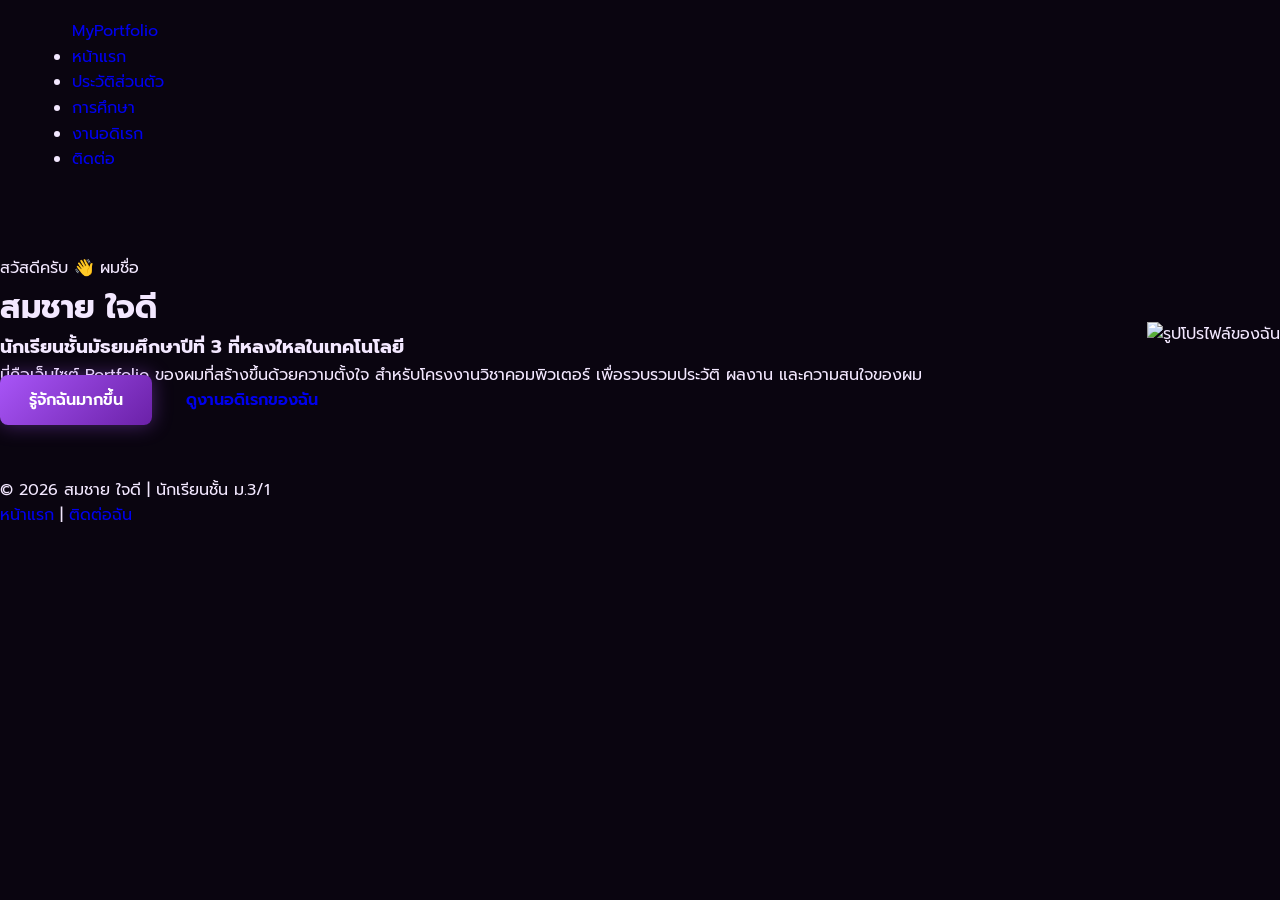
==== commit 62f55ba1: "Update index.html" ====
--- a/index.html
+++ b/index.html
@@ -3,527 +3,60 @@
 <head>
     <meta charset="UTF-8">
     <meta name="viewport" content="width=device-width, initial-scale=1.0">
-    <title>แบบฟอร์มเก็บข้อมูลนักเรียน</title>
-    <link href="https://fonts.googleapis.com/css2?family=Sarabun:wght@300;400;500;600&display=swap" rel="stylesheet">
-    <style>
-        :root {
-            --primary-color: #0284c7;
-            --primary-hover: #0369a1;
-            --secondary-color: #e0f2fe;
-            --bg-color: #f0f9ff;
-            --card-bg: #ffffff;
-            --text-color: #1e293b;
-            --text-light: #64748b;
-            --border-color: #bae6fd;
-            --focus-ring: #38bdf8;
-            --danger-color: #ef4444;
-            --danger-hover: #dc2626;
-        }
-
-        * {
-            box-sizing: border-box;
-            margin: 0;
-            padding: 0;
-            font-family: 'Sarabun', sans-serif;
-        }
-
-        body {
-            background-color: var(--bg-color);
-            background-image: radial-gradient(#e0f2fe 1px, transparent 1px);
-            background-size: 20px 20px;
-            color: var(--text-color);
-            display: flex;
-            justify-content: center;
-            align-items: center;
-            min-height: 100vh;
-            padding: 40px 20px;
-        }
-
-        .container {
-            width: 100%;
-            max-width: 850px;
-            background-color: var(--card-bg);
-            border-radius: 16px;
-            box-shadow: 0 10px 25px -5px rgba(2, 132, 199, 0.1), 0 8px 10px -6px rgba(2, 132, 199, 0.05);
-            padding: 40px;
-            border: 1px solid var(--border-color);
-        }
-
-        .form-header {
-            text-align: center;
-            margin-bottom: 35px;
-            padding-bottom: 20px;
-            border-bottom: 2px solid var(--secondary-color);
-        }
-
-        .form-header h1 {
-            color: var(--primary-color);
-            font-size: 1.8rem;
-            font-weight: 600;
-            margin-bottom: 8px;
-        }
-
-        .form-header p {
-            color: var(--text-light);
-            font-size: 0.95rem;
-        }
-
-        .section {
-            margin-bottom: 30px;
-            padding: 20px;
-            background-color: #fafafa;
-            border-radius: 12px;
-            border-left: 4px solid var(--primary-color);
-        }
-
-        .section-title {
-            font-size: 1.1rem;
-            font-weight: 600;
-            color: var(--primary-color);
-            margin-bottom: 18px;
-            display: flex;
-            align-items: center;
-            gap: 8px;
-        }
-
-        .grid-2 {
-            display: grid;
-            grid-template-columns: repeat(2, 1fr);
-            gap: 16px;
-        }
-
-        .grid-3 {
-            display: grid;
-            grid-template-columns: repeat(3, 1fr);
-            gap: 16px;
-        }
-
-        .form-group {
-            display: flex;
-            flex-direction: column;
-            margin-bottom: 16px;
-        }
-
-        .form-group.full-width {
-            grid-column: 1 / -1;
-        }
-
-        label {
-            font-size: 0.9rem;
-            font-weight: 500;
-            margin-bottom: 6px;
-            color: var(--text-color);
-        }
-
-        input[type="text"],
-        input[type="number"],
-        input[type="email"],
-        input[type="tel"],
-        input[type="date"],
-        input[type="url"],
-        select,
-        textarea {
-            width: 100%;
-            padding: 10px 14px;
-            border: 1px solid var(--border-color);
-            border-radius: 8px;
-            font-size: 0.95rem;
-            background-color: #ffffff;
-            color: var(--text-color);
-            transition: all 0.2s ease;
-        }
-
-        input:focus,
-        select:focus,
-        textarea:focus {
-            outline: none;
-            border-color: var(--primary-color);
-            box-shadow: 0 0 0 3px rgba(56, 189, 248, 0.25);
-        }
-
-        textarea {
-            resize: vertical;
-            min-height: 80px;
-        }
-
-        /* Option Controls (Radio & Checkbox) */
-        .option-group {
-            display: flex;
-            flex-wrap: wrap;
-            gap: 16px;
-            padding-top: 6px;
-        }
-
-        .option-item {
-            display: flex;
-            align-items: center;
-            gap: 8px;
-            cursor: pointer;
-            font-size: 0.95rem;
-        }
-
-        .option-item input[type="radio"],
-        .option-item input[type="checkbox"] {
-            width: 18px;
-            height: 18px;
-            accent-color: var(--primary-color);
-            cursor: pointer;
-        }
-
-        /* Color Picker Special Style */
-        input[type="color"] {
-            -webkit-appearance: none;
-            border: 1px solid var(--border-color);
-            border-radius: 8px;
-            width: 100%;
-            height: 42px;
-            padding: 4px;
-            cursor: pointer;
-            background: #ffffff;
-        }
-
-        input[type="color"]::-webkit-color-swatch-wrapper {
-            padding: 0;
-        }
-
-        input[type="color"]::-webkit-color-swatch {
-            border: none;
-            border-radius: 6px;
-        }
-
-        /* File Upload Styling */
-        input[type="file"] {
-            font-size: 0.9rem;
-            color: var(--text-light);
-        }
-
-        input[type="file"]::file-selector-button {
-            padding: 8px 16px;
-            border-radius: 6px;
-            border: 1px solid var(--border-color);
-            background-color: var(--secondary-color);
-            color: var(--primary-color);
-            font-weight: 500;
-            cursor: pointer;
-            margin-right: 12px;
-            transition: background-color 0.2s;
-        }
-
-        input[type="file"]::file-selector-button:hover {
-            background-color: #bae6fd;
-        }
-
-        /* Terms and Actions */
-        .terms-group {
-            display: flex;
-            align-items: flex-start;
-            gap: 10px;
-            margin: 20px 0;
-        }
-
-        .terms-group input {
-            margin-top: 3px;
-            width: 18px;
-            height: 18px;
-            accent-color: var(--primary-color);
-        }
-
-        .terms-group label {
-            font-size: 0.9rem;
-            color: var(--text-light);
-            line-height: 1.4;
-        }
-
-        .button-group {
-            display: flex;
-            gap: 16px;
-            justify-content: flex-end;
-            margin-top: 10px;
-        }
-
-        .btn {
-            padding: 12px 28px;
-            border-radius: 8px;
-            font-size: 0.95rem;
-            font-weight: 500;
-            cursor: pointer;
-            border: none;
-            transition: all 0.2s ease;
-        }
-
-        .btn-submit {
-            background-color: var(--primary-color);
-            color: #ffffff;
-        }
-
-        .btn-submit:hover {
-            background-color: var(--primary-hover);
-            box-shadow: 0 4px 12px rgba(2, 132, 199, 0.25);
-        }
-
-        .btn-reset {
-            background-color: #f1f5f9;
-            color: var(--text-light);
-            border: 1px solid #cbd5e1;
-        }
-
-        .btn-reset:hover {
-            background-color: #e2e8f0;
-            color: var(--text-color);
-        }
-
-        /* Responsive Breakpoints */
-        @media (max-width: 768px) {
-            .container {
-                padding: 24px;
-            }
-
-            .grid-2, .grid-3 {
-                grid-template-columns: 1fr;
-            }
-
-            .button-group {
-                flex-direction: column-reverse;
-            }
-
-            .btn {
-                width: 100%;
-            }
-        }
-    </style>
+    <title>หน้าแรก | My Portfolio</title>
+    <link href="https://fonts.googleapis.com/css2?family=Prompt:wght@300;400;500;600;700&display=swap" rel="stylesheet">
+    <link rel="stylesheet" href="style.css">
 </head>
 <body>
 
-    <div class="container">
-        <div class="form-header">
-            <h1>แบบฟอร์มเก็บข้อมูลนักเรียน</h1>
-            <p>กรุณากรอกข้อมูลให้ครบถ้วนเพื่อใช้ในการลงทะเบียนประวัตินักเรียน</p>
+    <!-- Navigation -->
+    <nav class="navbar">
+        <div class="nav-container">
+            <a href="index.html" class="logo">My<span>Portfolio</span></a>
+            <ul class="nav-links">
+                <li><a href="index.html" class="active">หน้าแรก</a></li>
+                <li><a href="profile.html">ประวัติส่วนตัว</a></li>
+                <li><a href="education.html">การศึกษา</a></li>
+                <li><a href="hobby.html">งานอดิเรก</a></li>
+                <li><a href="contact.html">ติดต่อ</a></li>
+            </ul>
         </div>
+    </nav>
 
-        <form action="#" method="POST" enctype="multipart/form-data">
-            
-            <!-- 1. ข้อมูลส่วนตัว -->
-            <div class="section">
-                <div class="section-title">1. ข้อมูลส่วนตัว</div>
-                <div class="grid-3">
-                    <div class="form-group">
-                        <label for="prefix">คำนำหน้า *</label>
-                        <select id="prefix" name="prefix" required>
-                            <option value="">-- เลือกคำนำหน้า --</option>
-                            <option value="เด็กชาย">เด็กชาย</option>
-                            <option value="เด็กหญิง">เด็กหญิง</option>
-                            <option value="นาย">นาย</option>
-                            <option value="นางสาว">นางสาว</option>
-                        </select>
-                    </div>
-                    <div class="form-group" style="grid-column: span 2;">
-                        <label for="fullname">ชื่อ-นามสกุล *</label>
-                        <input type="text" id="fullname" name="fullname" placeholder="สมชาย ใจดี" required>
-                    </div>
-                </div>
-
-                <div class="grid-3">
-                    <div class="form-group">
-                        <label for="nickname">ชื่อเล่น</label>
-                        <input type="text" id="nickname" name="nickname" placeholder="ชาย">
-                    </div>
-                    <div class="form-group" style="grid-column: span 2;">
-                        <label for="student_id">เลขประจำตัวนักเรียน *</label>
-                        <input type="text" id="student_id" name="student_id" placeholder="12345" required>
-                    </div>
-                </div>
-
-                <div class="grid-2">
-                    <div class="form-group">
-                        <label for="dob">วันเดือนปีเกิด *</label>
-                        <input type="date" id="dob" name="dob" required>
-                    </div>
-                    <div class="form-group">
-                        <label for="age">อายุ (ปี) *</label>
-                        <input type="number" id="age" name="age" min="1" max="100" placeholder="15" required>
-                    </div>
+    <!-- Hero Section -->
+    <main class="hero-section fade-in-up">
+        <div class="hero-container">
+            <div class="hero-content">
+                <span class="greeting">สวัสดีครับ 👋 ผมชื่อ</span>
+                <h1>สมชาย ใจดี</h1>
+                <h3 class="subtitle">นักเรียนชั้นมัธยมศึกษาปีที่ 3 ที่หลงใหลในเทคโนโลยี</h3>
+                <p class="description">
+                    นี่คือเว็บไซต์ Portfolio ของผมที่สร้างขึ้นด้วยความตั้งใจ สำหรับโครงงานวิชาคอมพิวเตอร์ เพื่อรวบรวมประวัติ ผลงาน และความสนใจของผม
+                </p>
+                <div class="hero-buttons">
+                    <a href="profile.html" class="btn btn-primary">รู้จักฉันมากขึ้น</a>
+                    <a href="hobby.html" class="btn btn-outline">ดูงานอดิเรกของฉัน</a>
                 </div>
             </div>
-
-            <!-- 2. ข้อมูลการติดต่อ -->
-            <div class="section">
-                <div class="section-title">2. ข้อมูลการติดต่อ</div>
-                <div class="grid-2">
-                    <div class="form-group">
-                        <label for="email">อีเมล *</label>
-                        <input type="email" id="email" name="email" placeholder="student@example.com" required>
-                    </div>
-                    <div class="form-group">
-                        <label for="tel">เบอร์โทรศัพท์ *</label>
-                        <input type="tel" id="tel" name="tel" placeholder="0812345678" pattern="[0-9]{9,10}" required>
-                    </div>
-                </div>
-                <div class="form-group full-width">
-                    <label for="address">ที่อยู่ปัจจุบัน *</label>
-                    <textarea id="address" name="address" placeholder="บ้านเลขที่ ถนน แขวง/ตำบล เขต/อำเภอ..." required></textarea>
+            <div class="hero-image">
+                <div class="image-wrapper">
+                    <img src="https://placehold.co/400x400/1976D2/FFFFFF?text=Profile+Pic" alt="รูปโปรไฟล์ของฉัน">
+                    <div class="blob-bg"></div>
                 </div>
             </div>
+        </div>
+    </main>
 
-            <!-- 3. ข้อมูลส่วนบุคคล -->
-            <div class="section">
-                <div class="section-title">3. ข้อมูลส่วนบุคคล</div>
-                <div class="form-group">
-                    <label>เพศ *</label>
-                    <div class="option-group">
-                        <label class="option-item">
-                            <input type="radio" name="gender" value="male" required> ชาย
-                        </label>
-                        <label class="option-item">
-                            <input type="radio" name="gender" value="female"> หญิง
-                        </label>
-                        <label class="option-item">
-                            <input type="radio" name="gender" value="other"> อื่นๆ / ไม่ระบุ
-                        </label>
-                    </div>
-                </div>
-
-                <div class="grid-3">
-                    <div class="form-group">
-                        <label for="religion">ศาสนา</label>
-                        <select id="religion" name="religion">
-                            <option value="">-- เลือกศาสนา --</option>
-                            <option value="พุทธ">พุทธ</option>
-                            <option value="คริสต์">คริสต์</option>
-                            <option value="อิสลาม">อิสลาม</option>
-                            <option value="ฮินดู">ฮินดู</option>
-                            <option value="อื่นๆ">อื่นๆ</option>
-                        </select>
-                    </div>
-                    <div class="form-group">
-                        <label for="province">จังหวัด *</label>
-                        <input type="text" id="province" name="province" placeholder="กรุงเทพมหานคร" required>
-                    </div>
-                    <div class="form-group">
-                        <label for="blood_type">กรุ๊ปเลือด</label>
-                        <select id="blood_type" name="blood_type">
-                            <option value="">-- เลือก --</option>
-                            <option value="A">A</option>
-                            <option value="B">B</option>
-                            <option value="O">O</option>
-                            <option value="AB">AB</option>
-                        </select>
-                    </div>
-                </div>
+    <!-- Footer -->
+    <footer>
+        <div class="footer-content">
+            <p>&copy; 2026 สมชาย ใจดี | นักเรียนชั้น ม.3/1</p>
+            <div class="footer-links">
+                <a href="index.html">หน้าแรก</a> | 
+                <a href="contact.html">ติดต่อฉัน</a>
             </div>
-
-            <!-- 4. ความสนใจ -->
-            <div class="section">
-                <div class="section-title">4. ความสนใจ</div>
-                <div class="form-group">
-                    <label>งานอดิเรก</label>
-                    <div class="option-group">
-                        <label class="option-item">
-                            <input type="checkbox" name="hobby[]" value="reading"> อ่านหนังสือ
-                        </label>
-                        <label class="option-item">
-                            <input type="checkbox" name="hobby[]" value="sports"> เล่นกีฬา
-                        </label>
-                        <label class="option-item">
-                            <input type="checkbox" name="hobby[]" value="music"> ฟังเพลง/เล่นดนตรี
-                        </label>
-                        <label class="option-item">
-                            <input type="checkbox" name="hobby[]" value="gaming"> เล่นเกม
-                        </label>
-                        <label class="option-item">
-                            <input type="checkbox" name="hobby[]" value="travel"> ท่องเที่ยว
-                        </label>
-                    </div>
-                </div>
-
-                <div class="grid-2">
-                    <div class="form-group">
-                        <label for="fav_color">สีที่ชอบ</label>
-                        <input type="color" id="fav_color" name="fav_color" value="#0284c7">
-                    </div>
-                    <div class="form-group">
-                        <label for="fav_website">เว็บไซต์ที่ชอบ</label>
-                        <input type="url" id="fav_website" name="fav_website" placeholder="https://www.example.com">
-                    </div>
-                </div>
-            </div>
-
-            <!-- 5. ข้อมูลการศึกษา -->
-            <div class="section">
-                <div class="section-title">5. ข้อมูลการศึกษา</div>
-                <div class="grid-2">
-                    <div class="form-group">
-                        <label for="grade_level">ระดับชั้น *</label>
-                        <select id="grade_level" name="grade_level" required>
-                            <option value="">-- เลือกระดับชั้น --</option>
-                            <option value="ม.1">มัธยมศึกษาปีที่ 1</option>
-                            <option value="ม.2">มัธยมศึกษาปีที่ 2</option>
-                            <option value="ม.3">มัธยมศึกษาปีที่ 3</option>
-                            <option value="ม.4">มัธยมศึกษาปีที่ 4</option>
-                            <option value="ม.5">มัธยมศึกษาปีที่ 5</option>
-                            <option value="ม.6">มัธยมศึกษาปีที่ 6</option>
-                        </select>
-                    </div>
-                    <div class="form-group">
-                        <label for="classroom">ห้องเรียน *</label>
-                        <input type="text" id="classroom" name="classroom" placeholder="เช่น 1, 2, 301" required>
-                    </div>
-                </div>
-
-                <div class="grid-2">
-                    <div class="form-group">
-                        <label for="program">แผนการเรียน</label>
-                        <select id="program" name="program">
-                            <option value="">-- เลือกแผนการเรียน --</option>
-                            <option value="วิทยาศาสตร์-คณิตศาสตร์">วิทยาศาสตร์-คณิตศาสตร์</option>
-                            <option value="ภาษาศาสตร์-คณิตศาสตร์">ศิลป์-คำนวณ</option>
-                            <option value="ภาษาศาสตร์-ภาษาต่างประเทศ">ศิลป์-ภาษา</option>
-                            <option value="ทั่วไป">ทั่วไป</option>
-                        </select>
-                    </div>
-                    <div class="form-group">
-                        <label for="gpa">เกรดเฉลี่ย (GPA)</label>
-                        <input type="number" id="gpa" name="gpa" min="0.00" max="4.00" step="0.01" placeholder="0.00 - 4.00">
-                    </div>
-                </div>
-            </div>
-
-            <!-- 6. การอัปโหลดไฟล์ -->
-            <div class="section">
-                <div class="section-title">6. การอัปโหลดไฟล์</div>
-                <div class="grid-2">
-                    <div class="form-group">
-                        <label for="profile_image">รูปภาพประจำตัว (Image Only) *</label>
-                        <input type="file" id="profile_image" name="profile_image" accept="image/*" required>
-                    </div>
-                    <div class="form-group">
-                        <label for="documents">เอกสารเพิ่มเติม (PDF/Word)</label>
-                        <input type="file" id="documents" name="documents" accept=".pdf,.doc,.docx">
-                    </div>
-                </div>
-            </div>
-
-            <!-- 7. ความคิดเห็นเพิ่มเติม -->
-            <div class="section">
-                <div class="section-title">7. ความคิดเห็นเพิ่มเติม</div>
-                <div class="form-group full-width">
-                    <label for="comments">แสดงความคิดเห็นหรือข้อเสนอแนะ</label>
-                    <textarea id="comments" name="comments" placeholder="ระบุความคิดเห็นของคุณที่นี่..."></textarea>
-                </div>
-            </div>
-
-            <!-- 8. ยืนยันข้อมูล -->
-            <div class="terms-group">
-                <input type="checkbox" id="terms" name="terms" required>
-                <label for="terms">ข้าพเจ้าขอรับรองว่าข้อมูลข้างต้นเป็นความจริงทุกประการ และยอมรับเงื่อนไขการใช้งานและการจัดการข้อมูลส่วนบุคคล *</label>
-            </div>
-
-            <div class="button-group">
-                <button type="reset" class="btn btn-reset">ล้างข้อมูล</button>
-                <button type="submit" class="btn btn-submit">ส่งข้อมูล</button>
-            </div>
-
-        </form>
-    </div>
+        </div>
+    </footer>
 
 </body>
 </html>
--- a/style.css
+++ b/style.css
@@ -0,0 +1,335 @@
+/* --- Global Style Variables (Cid Kagenou Theme) --- */
+:root {
+    /* Dark Backgrounds */
+    --bg-main: #0a0510;
+    --bg-secondary: #12091c;
+    --bg-card: rgba(25, 12, 38, 0.7);
+    
+    /* Purple Accents & Magic Glows */
+    --purple-neon: #a855f7;
+    --purple-dark: #6b21a8;
+    --purple-glow: rgba(168, 85, 247, 0.4);
+    
+    /* Text Colors */
+    --text-primary: #f3e8ff;
+    --text-muted: #a78bfa;
+    --text-dark: #64748b;
+    
+    /* Lines & Borders */
+    --border-purple: rgba(168, 85, 247, 0.3);
+}
+
+/* Reset & Basic Config */
+* {
+    margin: 0;
+    padding: 0;
+    box-sizing: border-box;
+}
+
+body {
+    font-family: 'Prompt', sans-serif;
+    background-color: var(--bg-main);
+    color: var(--text-primary);
+    line-height: 1.6;
+    overflow-x: hidden;
+}
+
+a {
+    text-decoration: none;
+    transition: all 0.3s ease;
+}
+
+/* --- Navigation Header --- */
+.navbar-header {
+    background-color: rgba(10, 5, 16, 0.85);
+    backdrop-filter: blur(10px);
+    border-bottom: 1px solid var(--border-purple);
+    position: sticky;
+    top: 0;
+    z-index: 1000;
+}
+
+.navbar {
+    display: flex;
+    justify-content: space-between;
+    align-items: center;
+    max-width: 1200px;
+    margin: 0 auto;
+    padding: 1.2rem 2rem;
+}
+
+.nav-logo {
+    font-size: 1.6rem;
+    font-weight: 700;
+    color: #fff;
+    letter-spacing: 1px;
+}
+
+.nav-logo span {
+    color: var(--purple-neon);
+    text-shadow: 0 0 10px var(--purple-glow);
+}
+
+.nav-menu {
+    list-style: none;
+    display: flex;
+    gap: 2rem;
+}
+
+.nav-link {
+    color: var(--text-primary);
+    font-weight: 400;
+    opacity: 0.8;
+}
+
+.nav-link:hover,
+.nav-link.active {
+    color: var(--purple-neon);
+    opacity: 1;
+    text-shadow: 0 0 8px var(--purple-glow);
+}
+
+/* --- Main Content Section --- */
+.main-content {
+    max-width: 1200px;
+    margin: 0 auto;
+    padding: 3rem 2rem;
+}
+
+.hero-section {
+    padding: 4rem 0;
+}
+
+.hero-container {
+    display: flex;
+    align-items: center;
+    justify-content: space-between;
+    gap: 4rem;
+}
+
+.hero-text {
+    flex: 1;
+}
+
+.badge {
+    display: inline-block;
+    background: rgba(107, 33, 168, 0.2);
+    border: 1px solid var(--purple-neon);
+    color: var(--purple-neon);
+    padding: 0.4rem 1.2rem;
+    border-radius: 50px;
+    font-size: 0.85rem;
+    font-weight: 500;
+    margin-bottom: 1.5rem;
+    box-shadow: 0 0 15px rgba(168, 85, 247, 0.2);
+}
+
+.hero-title {
+    font-size: 2.8rem;
+    font-weight: 700;
+    line-height: 1.2;
+    margin-bottom: 1.2rem;
+}
+
+.gradient-text {
+    background: linear-gradient(135deg, #ffffff 0%, #c084fc 50%, #9333ea 100%);
+    -webkit-background-clip: text;
+    -webkit-text-fill-color: transparent;
+}
+
+.hero-subtitle {
+    color: var(--text-muted);
+    font-size: 1.1rem;
+    margin-bottom: 2.5rem;
+}
+
+.hero-actions {
+    display: flex;
+    gap: 1.2rem;
+}
+
+/* Buttons */
+.btn {
+    padding: 0.8rem 1.8rem;
+    border-radius: 8px;
+    font-weight: 600;
+    font-size: 1rem;
+    cursor: pointer;
+    transition: all 0.3s ease;
+}
+
+.btn-primary {
+    background: linear-gradient(135deg, var(--purple-neon), var(--purple-dark));
+    color: #fff;
+    box-shadow: 0 0 20px rgba(168, 85, 247, 0.4);
+}
+
+.btn-primary:hover {
+    transform: translateY(-2px);
+    box-shadow: 0 0 30px rgba(168, 85, 247, 0.7);
+}
+
+.btn-secondary {
+    background: transparent;
+    color: #fff;
+    border: 1px solid var(--border-purple);
+}
+
+.btn-secondary:hover {
+    background: rgba(168, 85, 247, 0.1);
+    border-color: var(--purple-neon);
+    transform: translateY(-2px);
+}
+
+/* --- Profile Visual / Image Shadow FX --- */
+.hero-visual {
+    flex: 1;
+    display: flex;
+    justify-content: center;
+    position: relative;
+}
+
+.profile-card-wrapper {
+    position: relative;
+    z-index: 2;
+    border-radius: 16px;
+    overflow: hidden;
+    border: 2px solid var(--purple-neon);
+    box-shadow: 0 0 30px rgba(168, 85, 247, 0.4);
+}
+
+.profile-card-wrapper img {
+    width: 100%;
+    max-width: 380px;
+    height: auto;
+    display: block;
+    object-fit: cover;
+}
+
+.profile-glow {
+    position: absolute;
+    top: 50%;
+    left: 50%;
+    transform: translate(-50%, -50%);
+    width: 100%;
+    height: 100%;
+    background: radial-gradient(circle, var(--purple-neon) 0%, transparent 70%);
+    filter: blur(60px);
+    opacity: 0.5;
+    z-index: 1;
+}
+
+/* --- Highlight Cards --- */
+.quick-highlights {
+    margin-top: 5rem;
+}
+
+.highlight-grid {
+    display: grid;
+    grid-template-columns: repeat(3, 1fr);
+    gap: 2rem;
+}
+
+.glass-card {
+    background: var(--bg-card);
+    border: 1px solid var(--border-purple);
+    border-radius: 16px;
+    padding: 2rem;
+    text-align: center;
+    backdrop-filter: blur(10px);
+    transition: all 0.3s ease;
+}
+
+.glass-card:hover {
+    transform: translateY(-5px);
+    border-color: var(--purple-neon);
+    box-shadow: 0 0 25px rgba(168, 85, 247, 0.3);
+}
+
+.stat-number {
+    font-size: 2.8rem;
+    font-weight: 700;
+    color: var(--purple-neon);
+    text-shadow: 0 0 15px var(--purple-glow);
+    margin-bottom: 0.3rem;
+}
+
+.stat-label {
+    color: var(--text-muted);
+    font-size: 0.95rem;
+}
+
+/* --- Footer --- */
+.site-footer {
+    background-color: var(--bg-secondary);
+    border-top: 1px solid var(--border-purple);
+    padding: 4rem 0 2rem;
+    margin-top: 5rem;
+}
+
+.footer-container {
+    max-width: 1200px;
+    margin: 0 auto;
+    padding: 0 2rem;
+    display: flex;
+    justify-content: space-between;
+    gap: 3rem;
+}
+
+.footer-info p {
+    color: var(--text-dark);
+    font-size: 0.9rem;
+    margin-top: 0.5rem;
+}
+
+.footer-nav h4 {
+    color: #fff;
+    margin-bottom: 1rem;
+}
+
+.footer-nav ul {
+    list-style: none;
+}
+
+.footer-nav ul li {
+    margin-bottom: 0.5rem;
+}
+
+.footer-nav ul li a {
+    color: var(--text-dark);
+    font-size: 0.9rem;
+}
+
+.footer-nav ul li a:hover {
+    color: var(--purple-neon);
+}
+
+.footer-bottom {
+    text-align: center;
+    margin-top: 3rem;
+    padding-top: 2rem;
+    border-top: 1px solid rgba(255, 255, 255, 0.05);
+    color: var(--text-dark);
+    font-size: 0.85rem;
+}
+
+/* --- Responsive (Mobile) --- */
+@media (max-width: 900px) {
+    .hero-container {
+        flex-direction: column-reverse;
+        text-align: center;
+    }
+
+    .hero-actions {
+        justify-content: center;
+    }
+
+    .highlight-grid {
+        grid-template-columns: 1fr;
+    }
+
+    .footer-container {
+        flex-direction: column;
+        text-align: center;
+    }
+}
